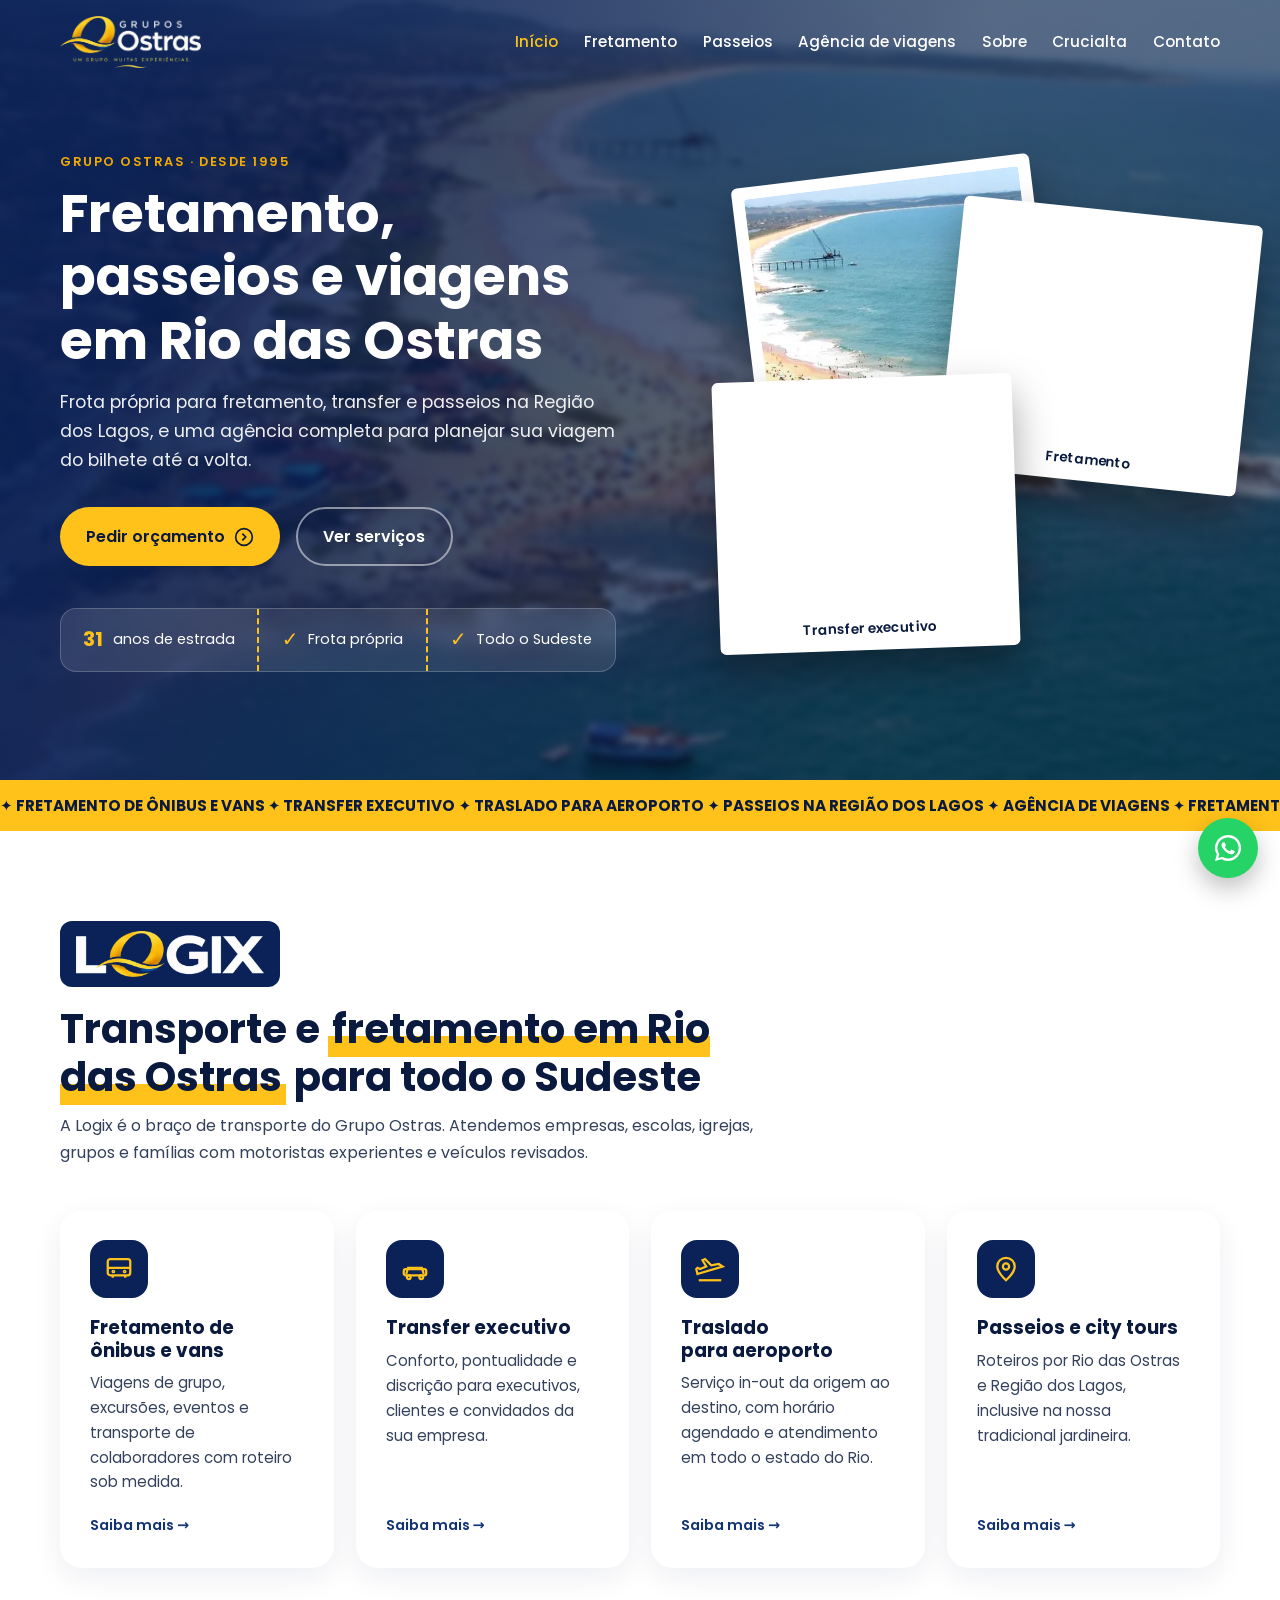
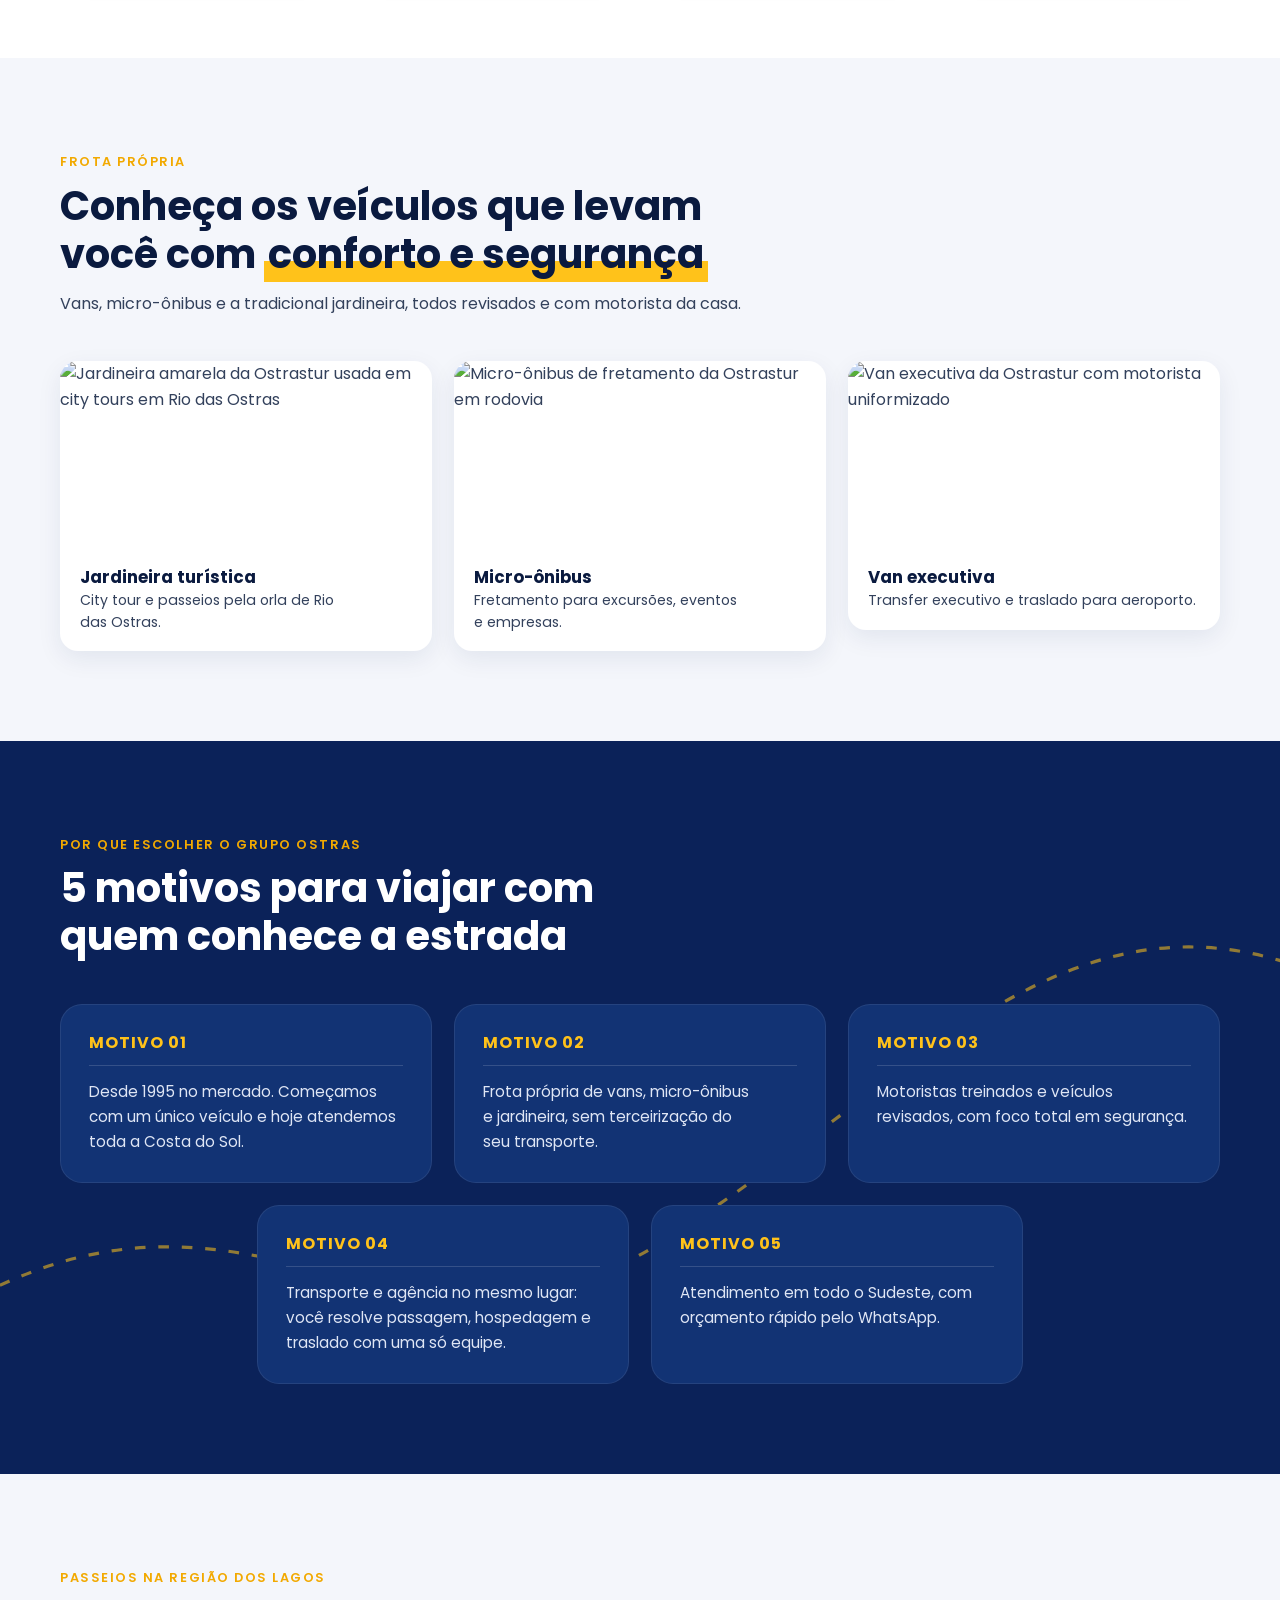
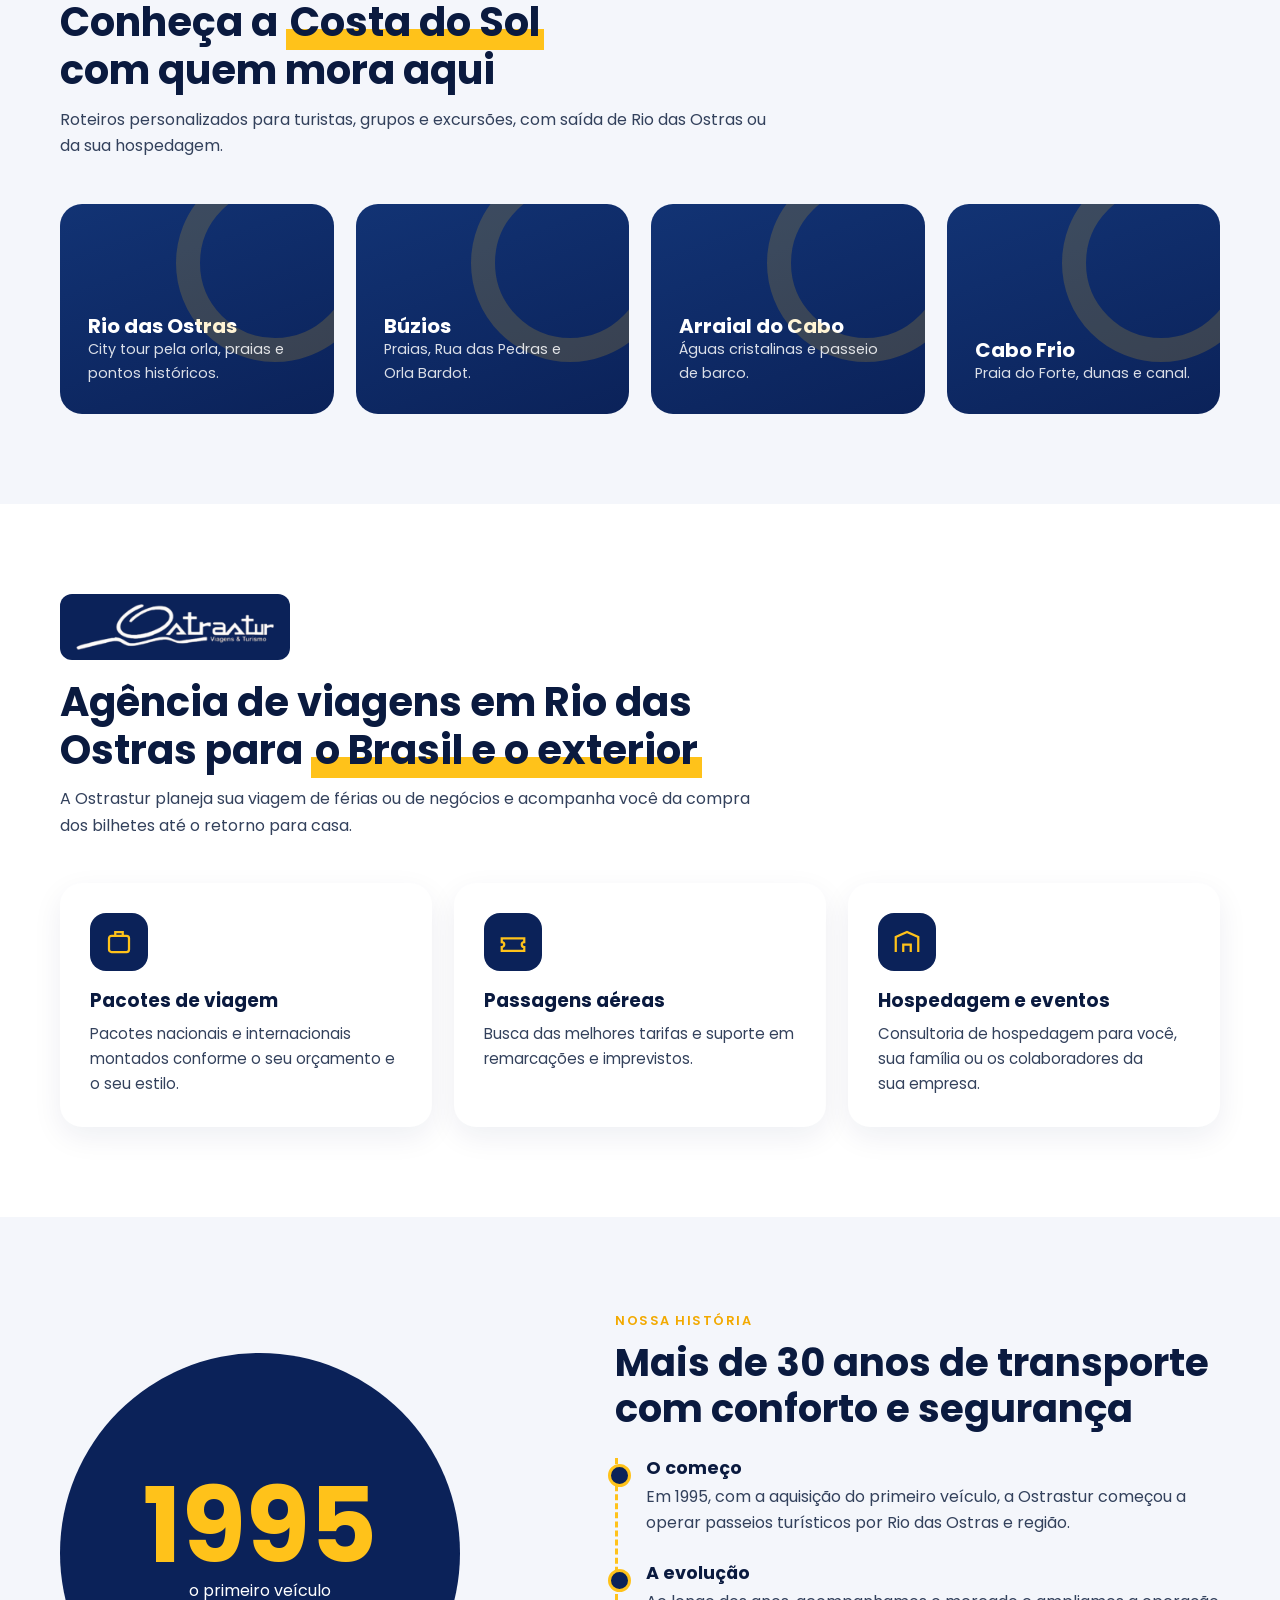
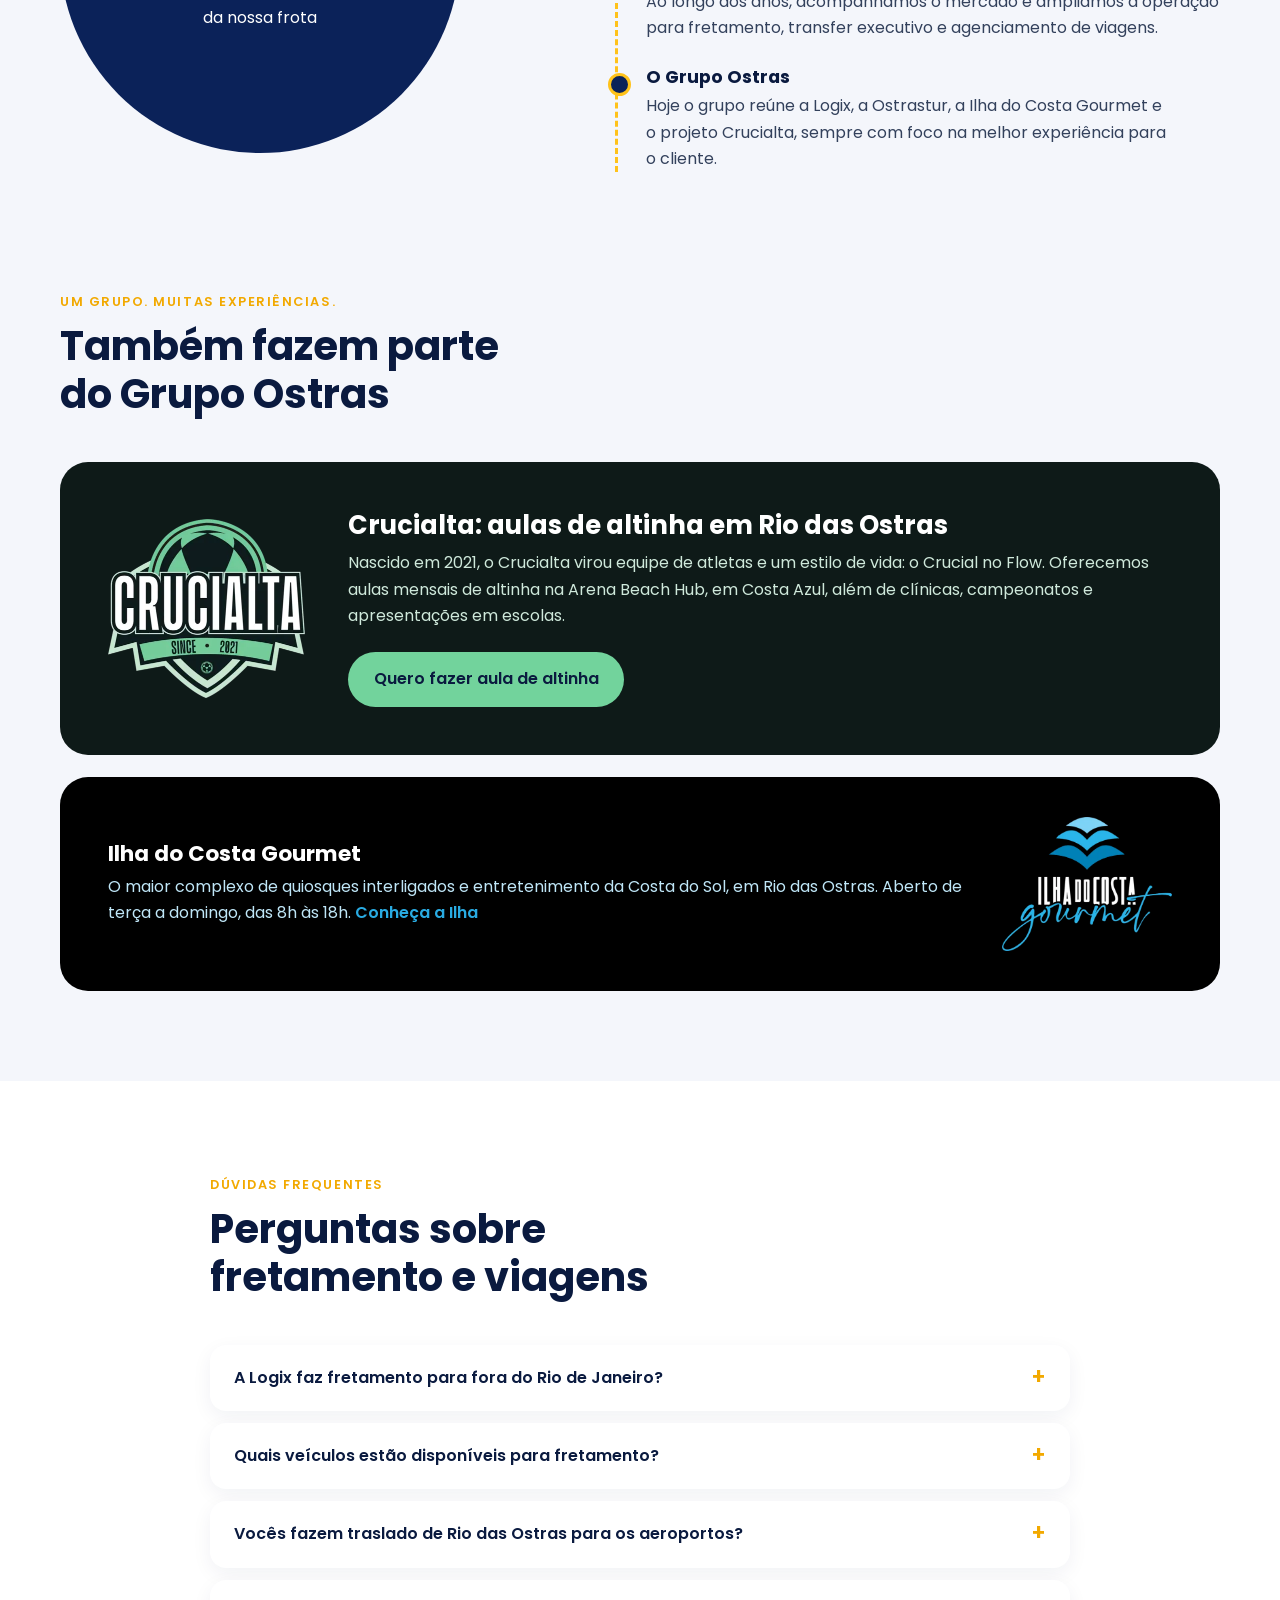
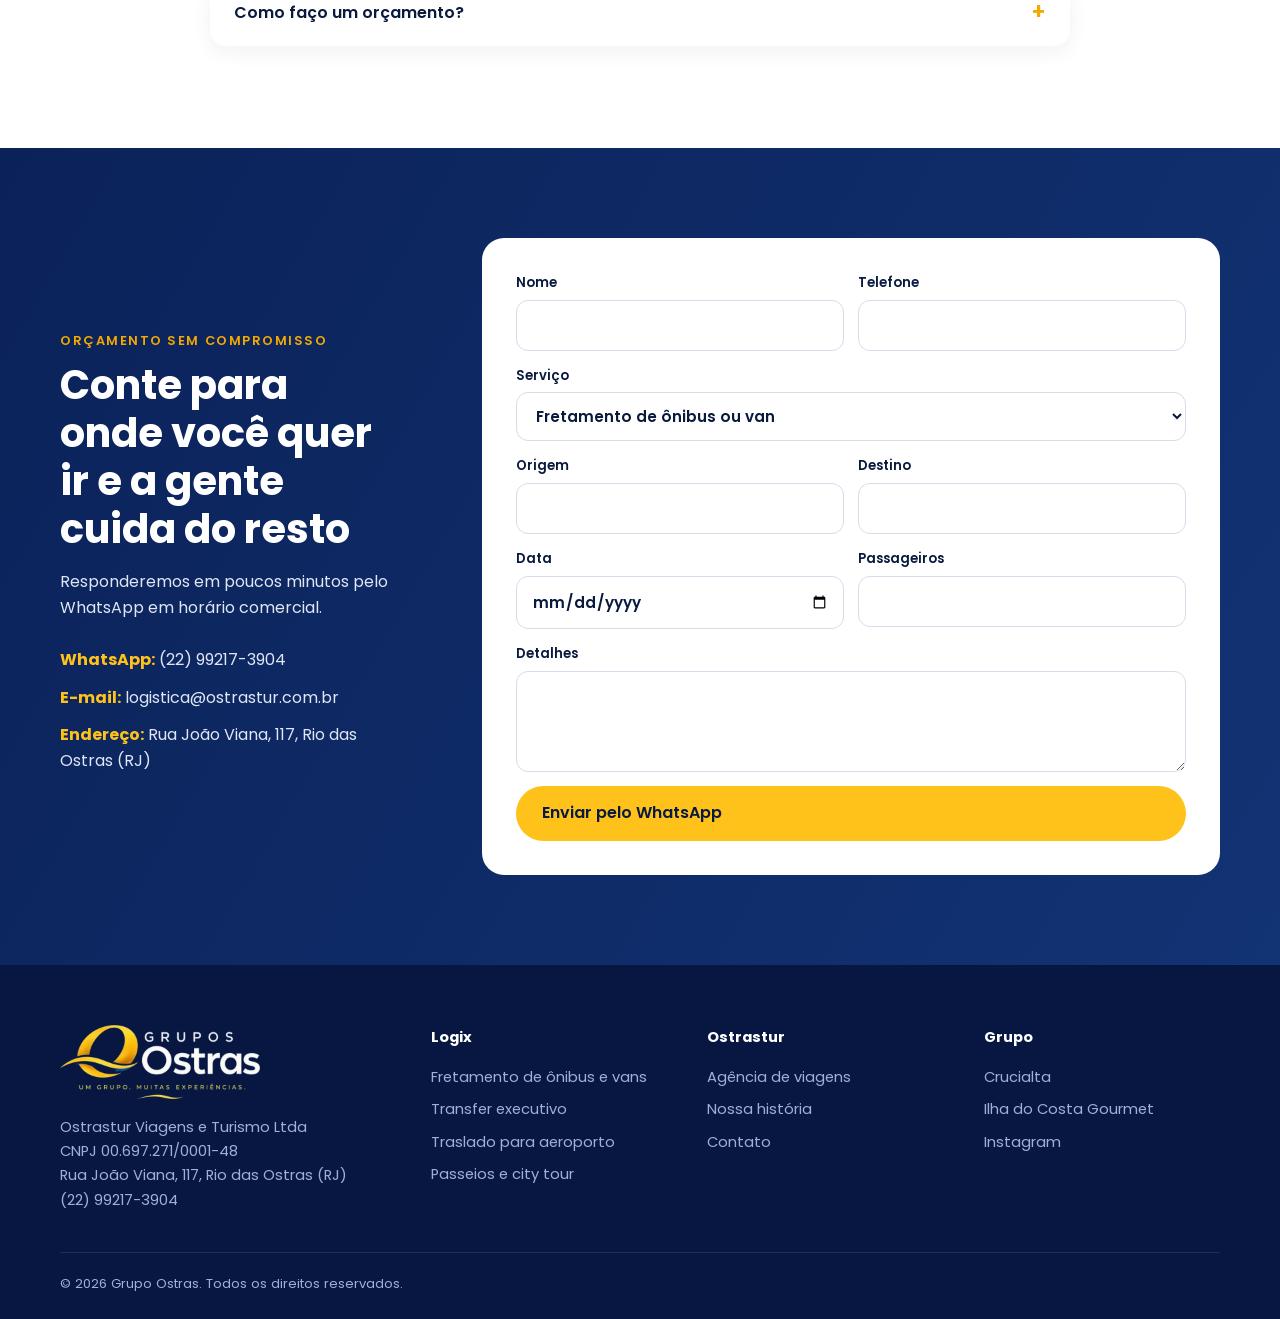
==== index.html @ 9387ba7b "Frota: cards menores, sem espaço vazio Co-Authored-By: Claude Opus 5.5 <noreply@anthropic.com> Claud" ====
<!DOCTYPE html>
<html lang="pt-BR">
<head>
<meta charset="utf-8">
<meta name="viewport" content="width=device-width,initial-scale=1">
<title>Fretamento, Passeios e Viagens em Rio das Ostras | Grupo Ostras</title>
<meta name="description" content="Fretamento de ônibus e vans, transfer executivo, passeios na Região dos Lagos e agência de viagens em Rio das Ostras (RJ). Frota própria desde 1995.">
<link rel="canonical" href="https://grupoostras.com.br/">
<meta name="robots" content="index,follow">
<meta property="og:type" content="website"><meta property="og:locale" content="pt_BR">
<meta property="og:title" content="Fretamento, Passeios e Viagens em Rio das Ostras | Grupo Ostras"><meta property="og:description" content="Fretamento de ônibus e vans, transfer executivo, passeios na Região dos Lagos e agência de viagens em Rio das Ostras (RJ). Frota própria desde 1995.">
<meta property="og:url" content="https://grupoostras.com.br/"><meta property="og:image" content="https://grupoostras.com.br/img/rio.webp">
<meta name="theme-color" content="#0B2259">
<link rel="icon" href="img/favicon.png">
<link rel="preconnect" href="https://fonts.googleapis.com"><link rel="preconnect" href="https://fonts.gstatic.com" crossorigin>
<link href="https://fonts.googleapis.com/css2?family=Poppins:wght@400;500;600;700&display=swap" rel="stylesheet">
<link rel="stylesheet" href="style.css?v=20261119b">
<script type="application/ld+json">{"@context": "https://schema.org", "@graph": [{"@type": "Organization", "@id": "https://grupoostras.com.br/#org", "name": "Grupo Ostras", "url": "https://grupoostras.com.br/", "logo": "https://grupoostras.com.br/img/grupo.webp"}, {"@type": ["TravelAgency", "LocalBusiness"], "@id": "https://grupoostras.com.br/#ostrastur", "name": "Ostrastur Viagens e Turismo", "legalName": "Ostrastur Viagens e Turismo Ltda", "taxID": "00.697.271/0001-48", "foundingDate": "1995", "parentOrganization": {"@id": "https://grupoostras.com.br/#org"}, "telephone": "+55-22-99217-3904", "email": "logistica@ostrastur.com.br", "image": "https://grupoostras.com.br/img/rio.webp", "url": "https://grupoostras.com.br/", "address": {"@type": "PostalAddress", "streetAddress": "Rua João Viana, 117", "addressLocality": "Rio das Ostras", "addressRegion": "RJ", "addressCountry": "BR"}, "areaServed": ["Rio das Ostras", "Região dos Lagos", "Rio de Janeiro", "Brasil"]}, {"@type": "LocalBusiness", "@id": "https://grupoostras.com.br/logix/#business", "name": "Logix Transporte e Fretamento", "parentOrganization": {"@id": "https://grupoostras.com.br/#org"}, "telephone": "+55-22-99217-3904", "url": "https://grupoostras.com.br/logix/", "address": {"@type": "PostalAddress", "streetAddress": "Rua João Viana, 117", "addressLocality": "Rio das Ostras", "addressRegion": "RJ", "addressCountry": "BR"}, "areaServed": [{"@type": "State", "name": "Rio de Janeiro"}, {"@type": "State", "name": "Espírito Santo"}, {"@type": "State", "name": "Minas Gerais"}, {"@type": "State", "name": "São Paulo"}], "hasOfferCatalog": {"@type": "OfferCatalog", "name": "Transporte", "itemListElement": [{"@type": "Offer", "itemOffered": {"@type": "Service", "name": "Fretamento de ônibus e vans"}}, {"@type": "Offer", "itemOffered": {"@type": "Service", "name": "Transfer executivo"}}, {"@type": "Offer", "itemOffered": {"@type": "Service", "name": "Traslado para aeroporto"}}, {"@type": "Offer", "itemOffered": {"@type": "Service", "name": "Passeios e city tours na Região dos Lagos"}}]}}, {"@type": "FAQPage", "mainEntity": [{"@type": "Question", "name": "A Logix faz fretamento para fora do Rio de Janeiro?", "acceptedAnswer": {"@type": "Answer", "text": "Sim. A Logix atende toda a Região Sudeste: Rio de Janeiro, Espírito Santo, Minas Gerais e São Paulo."}}, {"@type": "Question", "name": "Quais veículos estão disponíveis para fretamento?", "acceptedAnswer": {"@type": "Answer", "text": "A frota própria conta com vans, micro-ônibus e a jardineira para passeios turísticos. O veículo é definido conforme o número de passageiros e o roteiro."}}, {"@type": "Question", "name": "Vocês fazem traslado de Rio das Ostras para os aeroportos?", "acceptedAnswer": {"@type": "Answer", "text": "Sim. O traslado in-out atende os aeroportos do estado do Rio de Janeiro, com horário agendado."}}, {"@type": "Question", "name": "Como faço um orçamento?", "acceptedAnswer": {"@type": "Answer", "text": "Preencha o formulário desta página ou chame no WhatsApp (22) 99217-3904 com origem, destino, data e número de passageiros."}}]}]}</script>
</head>
<body class="">
<header id="top"><nav class="wrap nav" aria-label="Menu principal"><a href="" aria-label="Grupo Ostras, página inicial"><img src="img/grupo.webp" alt="Logo do Grupo Ostras" width="600" height="222"></a><button class="menu" aria-label="Abrir menu" onclick="document.querySelector('.nav ul').classList.toggle('open')">☰</button><ul><li><a href="" class=act>Início</a></li><li><a href="logix/">Fretamento</a></li><li><a href="passeios-regiao-dos-lagos/">Passeios</a></li><li><a href="ostrastur/">Agência de viagens</a></li><li><a href="sobre/">Sobre</a></li><li><a href="crucialta/">Crucialta</a></li><li><a href="contato/">Contato</a></li></ul></nav></header>
<main>
<section class="hero">
 <div class="hero-bg" role="img" aria-label="Vista aérea da orla de Rio das Ostras"></div>
 <div class="wrap">
  <div>
   <span class="tag">Grupo Ostras · desde 1995</span>
   <h1>Fretamento, passeios e viagens em Rio das&nbsp;Ostras</h1>
   <p class="lead">Frota própria para fretamento, transfer e passeios na Região dos Lagos, e uma agência completa para planejar sua viagem do bilhete até a&nbsp;volta.</p>
   <div class="ctas">
    <a class="btn" href="#orcamento">Pedir orçamento <svg viewBox="0 0 24 24" fill="none" stroke="currentColor" stroke-width="2"><circle cx="12" cy="12" r="10"/><path d="M10 8l4 4-4 4"/></svg></a>
    <a class="btn ghost" href="logix/">Ver serviços</a>
   </div>
   <div class="trust">
    <div><b>31</b> anos de estrada</div>
    <div><b>✓</b> Frota própria</div>
    <div><b>✓</b> Todo o Sudeste</div>
   </div>
  </div>
  <div class="polas" aria-hidden="true">
   <div class="pola p1"><div></div><span>Orla de Rio das Ostras</span></div>
   <div class="pola p2"><div style="background:url(https://storage.googleapis.com/wzukusers/user-32257345/images/5d656904bf168Bmt1Ka2/2_d800.png) 45% 0/150% auto"></div><span>Fretamento</span></div>
   <div class="pola p3"><div style="background:url(https://storage.googleapis.com/wzukusers/user-32257345/images/5d65662040c6cDwqwJhC/transfer_d800.png) 45% 0/150% auto"></div><span>Transfer executivo</span></div>
  </div>
 </div>
</section>

<div class="ribbon" aria-hidden="true"><div>
 ✦ Fretamento de ônibus e vans ✦ Transfer executivo ✦ Traslado para aeroporto ✦ Passeios na Região dos Lagos ✦ Agência de viagens ✦ Fretamento de ônibus e vans ✦ Transfer executivo ✦ Traslado para aeroporto ✦ Passeios na Região dos Lagos ✦ Agência de viagens&nbsp;
</div></div>

<section class="logix" id="logix">
 <div class="wrap">
  <div class="sec-h">
   <div class="brandbar"><img src="img/logix.webp" alt="Logo da Logix" width="600" height="147"></div>
   <h2>Transporte e <span class="hl">fretamento em Rio das Ostras</span> para todo o&nbsp;Sudeste</h2>
   <p>A Logix é o braço de transporte do Grupo Ostras. Atendemos empresas, escolas, igrejas, grupos e famílias com motoristas experientes e veículos revisados.</p>
  </div>
  <div class="grid g4">
   <a class="card" href="logix/fretamento-de-onibus-e-vans/">
    <span class="ic"><svg viewBox="0 0 24 24"><rect x="3" y="4" width="18" height="13" rx="2"/><path d="M3 11h18M7 17v2M17 17v2"/><circle cx="7.5" cy="14" r=".6"/><circle cx="16.5" cy="14" r=".6"/></svg></span>
    <h3>Fretamento de ônibus e&nbsp;vans</h3>
    <p>Viagens de grupo, excursões, eventos e transporte de colaboradores com roteiro sob medida.</p>
    <span class="more">Saiba mais</span>
   </a>
   <a class="card" href="logix/transfer-executivo/">
    <span class="ic"><svg viewBox="0 0 24 24"><path d="M5 16l1.5-5h11L19 16"/><rect x="3" y="12" width="18" height="5" rx="1.5"/><circle cx="7" cy="18.5" r="1.5"/><circle cx="17" cy="18.5" r="1.5"/></svg></span>
    <h3>Transfer&nbsp;executivo</h3>
    <p>Conforto, pontualidade e discrição para executivos, clientes e convidados da sua empresa.</p>
    <span class="more">Saiba mais</span>
   </a>
   <a class="card" href="logix/traslado-aeroporto/">
    <span class="ic"><svg viewBox="0 0 24 24"><path d="M2 16l20-6-3-2-6 1-5-5-2 1 3 5-5 2-2-1-1 1z"/><path d="M3 21h18"/></svg></span>
    <h3>Traslado para&nbsp;aeroporto</h3>
    <p>Serviço in-out da origem ao destino, com horário agendado e atendimento em todo o estado do Rio.</p>
    <span class="more">Saiba mais</span>
   </a>
   <a class="card" href="passeios-regiao-dos-lagos/">
    <span class="ic"><svg viewBox="0 0 24 24"><path d="M12 21s-7-6.2-7-11a7 7 0 0 1 14 0c0 4.8-7 11-7 11z"/><circle cx="12" cy="10" r="2.5"/></svg></span>
    <h3>Passeios e city&nbsp;tours</h3>
    <p>Roteiros por Rio das Ostras e Região dos Lagos, inclusive na nossa tradicional jardineira.</p>
    <span class="more">Saiba mais</span>
   </a>
  </div>
 </div>
</section>

<section class="fleet-sec"><div class="wrap"><div class="sec-h"><span class="tag">Frota própria</span><h2>Conheça os veículos que levam você com <span class="hl">conforto e&nbsp;segurança</span></h2><p>Vans, micro-ônibus e a tradicional jardineira, todos revisados e com motorista da casa.</p></div>
<div class="grid g3">
<figure class="fleet"><img src="https://storage.googleapis.com/wzukusers/user-32257345/images/5d656b32526d8cYjZYfi/3_d800.png" alt="Jardineira amarela da Ostrastur usada em city tours em Rio das Ostras" width="800" height="680" loading="lazy"><figcaption><h3>Jardineira&nbsp;turística</h3><p>City tour e passeios pela orla de Rio das Ostras.</p></figcaption></figure>
<figure class="fleet"><img src="https://storage.googleapis.com/wzukusers/user-32257345/images/5d656904bf168Bmt1Ka2/2_d800.png" alt="Micro-ônibus de fretamento da Ostrastur em rodovia" width="800" height="797" loading="lazy"><figcaption><h3>Micro-ônibus</h3><p>Fretamento para excursões, eventos e empresas.</p></figcaption></figure>
<figure class="fleet"><img src="https://storage.googleapis.com/wzukusers/user-32257345/images/5d65662040c6cDwqwJhC/transfer_d800.png" alt="Van executiva da Ostrastur com motorista uniformizado" width="800" height="601" loading="lazy"><figcaption><h3>Van&nbsp;executiva</h3><p>Transfer executivo e traslado para aeroporto.</p></figcaption></figure>
</div></div></section>
<section class="motivos">
 <svg class="path" viewBox="0 0 1200 600" preserveAspectRatio="none" aria-hidden="true"><path d="M-20 520 C 250 380, 380 620, 620 470 S 1000 120, 1240 220" fill="none" stroke="#FFC21A" stroke-width="3" stroke-dasharray="10 12"/></svg>
 <div class="wrap" style="position:relative">
  <div class="sec-h">
   <span class="tag">Por que escolher o Grupo Ostras</span>
   <h2>5 motivos para viajar com quem conhece a&nbsp;estrada</h2>
  </div>
  <div class="grid m5">
   <div class="mcard"><h3>MOTIVO&nbsp;01</h3><p>Desde 1995 no mercado. Começamos com um único veículo e hoje atendemos toda a Costa do Sol.</p></div>
   <div class="mcard"><h3>MOTIVO&nbsp;02</h3><p>Frota própria de vans, micro-ônibus e jardineira, sem terceirização do seu transporte.</p></div>
   <div class="mcard"><h3>MOTIVO&nbsp;03</h3><p>Motoristas treinados e veículos revisados, com foco total em segurança.</p></div>
   <div class="mcard"><h3>MOTIVO&nbsp;04</h3><p>Transporte e agência no mesmo lugar: você resolve passagem, hospedagem e traslado com uma só equipe.</p></div>
   <div class="mcard"><h3>MOTIVO&nbsp;05</h3><p>Atendimento em todo o Sudeste, com orçamento rápido pelo WhatsApp.</p></div>
  </div>
 </div>
</section>

<section id="passeios">
 <div class="wrap">
  <div class="sec-h">
   <span class="tag">Passeios na Região dos Lagos</span>
   <h2>Conheça a <span class="hl">Costa do Sol</span> com quem mora&nbsp;aqui</h2>
   <p>Roteiros personalizados para turistas, grupos e excursões, com saída de Rio das Ostras ou da sua hospedagem.</p>
  </div>
  <div class="grid g4">
   <div class="dest"><h3>Rio das&nbsp;Ostras</h3><p>City tour pela orla, praias e pontos históricos.</p></div>
   <div class="dest"><h3>Búzios</h3><p>Praias, Rua das Pedras e Orla Bardot.</p></div>
   <div class="dest"><h3>Arraial do&nbsp;Cabo</h3><p>Águas cristalinas e passeio de barco.</p></div>
   <div class="dest"><h3>Cabo&nbsp;Frio</h3><p>Praia do Forte, dunas e canal.</p></div>
  </div>
 </div>
</section>

<section id="ostrastur" style="background:#fff">
 <div class="wrap">
  <div class="sec-h">
   <div class="brandbar"><img src="img/ostrastur-w.webp" alt="Logo da Ostrastur Viagens e Turismo" width="500" height="116"></div>
   <h2>Agência de viagens em Rio das Ostras para <span class="hl">o Brasil e o&nbsp;exterior</span></h2>
   <p>A Ostrastur planeja sua viagem de férias ou de negócios e acompanha você da compra dos bilhetes até o retorno para casa.</p>
  </div>
  <div class="grid g3">
   <div class="card"><span class="ic"><svg viewBox="0 0 24 24"><rect x="4" y="7" width="16" height="13" rx="2"/><path d="M9 7V4h6v3"/></svg></span><h3>Pacotes de&nbsp;viagem</h3><p>Pacotes nacionais e internacionais montados conforme o seu orçamento e o seu estilo.</p></div>
   <div class="card"><span class="ic"><svg viewBox="0 0 24 24"><path d="M3 9h18v3a2 2 0 0 0 0 4v3H3v-3a2 2 0 0 0 0-4z"/></svg></span><h3>Passagens&nbsp;aéreas</h3><p>Busca das melhores tarifas e suporte em remarcações e imprevistos.</p></div>
   <div class="card"><span class="ic"><svg viewBox="0 0 24 24"><path d="M3 20V8l9-4 9 4v12M9 20v-6h6v6"/></svg></span><h3>Hospedagem e&nbsp;eventos</h3><p>Consultoria de hospedagem para você, sua família ou os colaboradores da sua empresa.</p></div>
  </div>
 </div>
</section>

<section id="historia">
 <div class="wrap hist">
  <div class="year"><div><b>1995</b>o primeiro veículo<br>da nossa frota</div></div>
  <div>
   <span class="tag">Nossa história</span>
   <h2 style="font-size:clamp(1.7rem,3.4vw,2.4rem);margin-bottom:1.6rem">Mais de 30 anos de transporte com conforto e&nbsp;segurança</h2>
   <ul class="tl">
    <li><h3>O&nbsp;começo</h3><p>Em 1995, com a aquisição do primeiro veículo, a Ostrastur começou a operar passeios turísticos por Rio das Ostras e região.</p></li>
    <li><h3>A&nbsp;evolução</h3><p>Ao longo dos anos, acompanhamos o mercado e ampliamos a operação para fretamento, transfer executivo e agenciamento de viagens.</p></li>
    <li><h3>O Grupo&nbsp;Ostras</h3><p>Hoje o grupo reúne a Logix, a Ostrastur, a Ilha do Costa Gourmet e o projeto Crucialta, sempre com foco na melhor experiência para o cliente.</p></li>
   </ul>
  </div>
 </div>
</section>

<section id="grupo" style="padding-top:0">
 <div class="wrap">
  <div class="sec-h"><span class="tag">Um grupo. Muitas experiências.</span><h2>Também fazem parte do Grupo&nbsp;Ostras</h2></div>
  <div class="crucial">
   <img src="img/crucialta.webp" alt="Escudo da Crucialta" width="400" height="357" loading="lazy">
   <div>
    <h3>Crucialta: aulas de altinha em Rio das&nbsp;Ostras</h3>
    <p>Nascido em 2021, o Crucialta virou equipe de atletas e um estilo de vida: o Crucial no Flow. Oferecemos aulas mensais de altinha na Arena Beach Hub, em Costa Azul, além de clínicas, campeonatos e apresentações em escolas.</p>
    <a class="btn" href="https://wa.me/5522992820494?text=Ol%C3%A1!%20Quero%20saber%20sobre%20as%20aulas%20de%20altinha" target="_blank" rel="noopener">Quero fazer aula de altinha</a>
   </div>
  </div>
  <div class="ilha">
   <div>
    <h3>Ilha do Costa&nbsp;Gourmet</h3>
    <p>O maior complexo de quiosques interligados e entretenimento da Costa do Sol, em Rio das Ostras. Aberto de terça a domingo, das 8h às 18h. <a href="ilha-do-costa/">Conheça a Ilha</a></p>
   </div>
   <img src="img/ilha.webp" alt="Logo da Ilha do Costa Gourmet" width="500" height="393" loading="lazy">
  </div>
 </div>
</section>

<section class="faq" style="background:#fff">
 <div class="wrap" style="max-width:860px">
  <div class="sec-h"><span class="tag">Dúvidas frequentes</span><h2>Perguntas sobre fretamento e&nbsp;viagens</h2></div>
  <details><summary>A Logix faz fretamento para fora do Rio de Janeiro?</summary><p>Sim. A Logix atende toda a Região Sudeste: Rio de Janeiro, Espírito Santo, Minas Gerais e São Paulo.</p></details>
  <details><summary>Quais veículos estão disponíveis para fretamento?</summary><p>A frota própria conta com vans, micro-ônibus e a jardineira para passeios turísticos. O veículo é definido conforme o número de passageiros e o roteiro.</p></details>
  <details><summary>Vocês fazem traslado de Rio das Ostras para os aeroportos?</summary><p>Sim. O traslado in-out atende os aeroportos do estado do Rio de Janeiro, com horário agendado.</p></details>
  <details><summary>Como faço um orçamento?</summary><p>Preencha o formulário desta página ou chame no WhatsApp (22) 99217-3904 com origem, destino, data e número de passageiros.</p></details>
 </div>
</section>

<section class="orc" id="orcamento">
 <div class="wrap">
  <div>
   <span class="tag">Orçamento sem compromisso</span>
   <h2 style="font-size:clamp(1.7rem,3.4vw,2.5rem);margin-bottom:1rem">Conte para onde você quer ir e a gente cuida do&nbsp;resto</h2>
   <p>Responderemos em poucos minutos pelo WhatsApp em horário comercial.</p>
   <ul class="nap">
    <li><b>WhatsApp:</b> <a href="https://wa.me/5522992173904">(22) 99217-3904</a></li>
    <li><b>E-mail:</b> <a href="mailto:logistica@ostrastur.com.br">logistica@ostrastur.com.br</a></li>
    <li><b>Endereço:</b> Rua João Viana, 117, Rio das Ostras (RJ)</li>
   </ul>
  </div>
  <form id="f">
   <label>Nome<input name="nome" required autocomplete="name"></label>
   <label>Telefone<input name="tel" type="tel" required autocomplete="tel"></label>
   <label class="full">Serviço<select name="serv">
    <option>Fretamento de ônibus ou van</option><option>Transfer executivo</option><option>Traslado para aeroporto</option><option>Passeio na Região dos Lagos</option><option>Pacote de viagem ou passagem</option>
   </select></label>
   <label>Origem<input name="orig"></label>
   <label>Destino<input name="dest"></label>
   <label>Data<input name="data" type="date"></label>
   <label>Passageiros<input name="pax" type="number" min="1"></label>
   <label class="full">Detalhes<textarea name="msg" rows="3"></textarea></label>
   <button class="btn full" type="submit">Enviar pelo WhatsApp</button>
  </form>
 </div>
</section>
</main>
<footer><div class="wrap fgrid">
<div><img src="img/grupo.webp" alt="Grupo Ostras" width="600" height="222" style="width:200px;height:auto;margin-bottom:1rem" loading="lazy"><p>Ostrastur Viagens e Turismo Ltda<br>CNPJ 00.697.271/0001-48<br>Rua João Viana, 117, Rio das Ostras (RJ)<br><a href="https://wa.me/5522992173904">(22) 99217-3904</a></p></div>
<div><h4>Logix</h4><ul><li><a href="logix/fretamento-de-onibus-e-vans/">Fretamento de ônibus e vans</a></li><li><a href="logix/transfer-executivo/">Transfer executivo</a></li><li><a href="logix/traslado-aeroporto/">Traslado para aeroporto</a></li><li><a href="passeios-regiao-dos-lagos/">Passeios e city tour</a></li></ul></div>
<div><h4>Ostrastur</h4><ul><li><a href="ostrastur/">Agência de viagens</a></li><li><a href="sobre/">Nossa história</a></li><li><a href="contato/">Contato</a></li></ul></div>
<div><h4>Grupo</h4><ul><li><a href="crucialta/">Crucialta</a></li><li><a href="ilha-do-costa/">Ilha do Costa Gourmet</a></li><li><a href="https://www.instagram.com/ostrasturviagenseturismo" rel="noopener" target="_blank">Instagram</a></li></ul></div>
</div><div class="wrap copy">© 2026 Grupo Ostras. Todos os direitos reservados.</div></footer>
<a class="wa" href="https://wa.me/5522992173904" aria-label="Falar no WhatsApp" target="_blank" rel="noopener"><svg viewBox="0 0 32 32"><path d="M16 3a13 13 0 0 0-11.2 19.6L3 29l6.6-1.7A13 13 0 1 0 16 3zm0 23.6a10.6 10.6 0 0 1-5.4-1.5l-.4-.2-3.9 1 1-3.8-.2-.4A10.6 10.6 0 1 1 16 26.6zm5.8-7.9c-.3-.2-1.9-.9-2.2-1s-.5-.2-.7.2-.8 1-1 1.2-.4.2-.7 0a8.7 8.7 0 0 1-4.3-3.8c-.3-.6.3-.5.9-1.7a.6.6 0 0 0 0-.5l-1-2.4c-.3-.6-.5-.5-.7-.5h-.6a1.2 1.2 0 0 0-.9.4 3.6 3.6 0 0 0-1.1 2.7 6.3 6.3 0 0 0 1.3 3.3 14.4 14.4 0 0 0 5.5 4.9c2 .9 2.9.9 3.9.8a3.4 3.4 0 0 0 2.2-1.6 2.8 2.8 0 0 0 .2-1.6c-.1-.1-.3-.2-.6-.4z"/></svg></a>
<script>
const h=document.getElementById('top');addEventListener('scroll',()=>h.classList.toggle('on',scrollY>40));
const f=document.getElementById('f');if(f)f.addEventListener('submit',e=>{e.preventDefault();const d=new FormData(f);
const t=`Olá! Meu nome é ${d.get('nome')}.\nServiço: ${d.get('serv')}\nOrigem: ${d.get('orig')||''}\nDestino: ${d.get('dest')||''}\nData: ${d.get('data')||''}\nPassageiros: ${d.get('pax')||''}\n${d.get('msg')||''}`;
open('https://wa.me/5522992173904?text='+encodeURIComponent(t),'_blank')});
</script>
</body>
</html>
---- style.css ----
:root{--navy:#0B2259;--navy2:#123374;--ink:#0A1A3F;--gold:#FFC21A;--gold2:#F2A900;--bg:#F4F6FB;--txt:#33415C;--green:#72D39C;--black:#0E1A18;--cyan:#29ABE2;--r:22px}
*{box-sizing:border-box;margin:0;padding:0}
html{scroll-behavior:smooth}
body{font-family:Poppins,system-ui,sans-serif;color:var(--txt);background:var(--bg);line-height:1.65;font-size:16px}
img{max-width:100%;display:block}
a{color:inherit;text-decoration:none}
h1,h2,h3{color:var(--ink);line-height:1.2;text-wrap:balance}
p,li{text-wrap:pretty}
.wrap{width:min(1160px,92%);margin:auto}
.hl{background:linear-gradient(transparent 62%,var(--gold) 62%);padding:0 .1em}
.tag{display:inline-block;font-size:.8rem;font-weight:600;letter-spacing:.12em;text-transform:uppercase;color:var(--gold2);margin-bottom:.6rem}
.btn{display:inline-flex;align-items:center;gap:.6rem;background:var(--gold);color:var(--ink);font-weight:600;padding:.9rem 1.6rem;border-radius:99px;transition:.2s;border:0;cursor:pointer;font:inherit;font-weight:600}
.btn:hover{background:var(--gold2);transform:translateY(-2px)}
.btn.ghost{background:transparent;color:#fff;border:2px solid rgba(255,255,255,.5)}
.btn svg{width:20px;height:20px}
section{padding:90px 0}
.sec-h{max-width:720px;margin-bottom:44px}
.sec-h h2{font-size:clamp(1.7rem,3.4vw,2.5rem);margin-bottom:.8rem}

/* header */
header{position:fixed;inset:0 0 auto;z-index:50;transition:.3s}
header.on{background:var(--navy);box-shadow:0 6px 24px rgba(0,0,0,.18)}
.nav{display:flex;align-items:center;justify-content:space-between;height:84px}
.nav img{height:52px;width:auto}
.nav ul{display:flex;gap:1.6rem;list-style:none;color:#fff;font-weight:500;font-size:.95rem}
.nav ul a:hover{color:var(--gold)}
.menu{display:none;background:none;border:0;color:#fff;font-size:1.8rem;cursor:pointer}

/* hero */
.hero{position:relative;min-height:min(100vh,780px);display:flex;align-items:center;padding:120px 0 80px;overflow:hidden;color:#fff}
.hero-bg{position:absolute;inset:0;background:url(img/rio.webp) center/cover;filter:blur(3px) brightness(.62);transform:scale(1.06)}
.hero:after{content:"";position:absolute;inset:0;background:linear-gradient(100deg,rgba(11,34,89,.92) 10%,rgba(11,34,89,.35) 70%)}
.hero .wrap{position:relative;z-index:2;display:grid;grid-template-columns:1.1fr .9fr;gap:40px;align-items:center}
.hero h1{color:#fff;font-size:clamp(2rem,4.4vw,3.3rem);margin-bottom:1rem}
.hero p.lead{font-size:1.1rem;max-width:560px;opacity:.92;margin-bottom:2rem}
.hero .ctas{display:flex;gap:1rem;flex-wrap:wrap}
.trust{display:flex;gap:0;margin-top:2.6rem;background:rgba(255,255,255,.1);backdrop-filter:blur(8px);border:1px solid rgba(255,255,255,.2);border-radius:16px;width:max-content;max-width:100%}
.trust div{padding:.9rem 1.4rem;font-size:.9rem;display:flex;align-items:center;gap:.6rem}
.trust div+div{border-left:2px dashed var(--gold)}
.trust b{color:var(--gold);font-size:1.25rem}
.polas{position:relative;height:480px}
.pola{position:absolute;background:#fff;padding:12px 12px 40px;border-radius:6px;box-shadow:0 20px 40px rgba(0,0,0,.35);width:300px}
.pola div{height:220px;background:url(img/rio.webp) no-repeat;border-radius:3px}
.pola span{position:absolute;bottom:10px;left:0;right:0;text-align:center;color:var(--ink);font-weight:600;font-size:.85rem}
.p1{top:0;left:6%;transform:rotate(-7deg)}.p1 div{background-size:260%;background-position:70% 15%}
.p2{top:40px;right:-30px;transform:rotate(6deg)}.p2 div{background-size:300%;background-position:52% 95%}
.p3{bottom:0;left:0;transform:rotate(-2deg)}.p3 div{background-size:240%;background-position:85% 55%}

/* marquee */
.ribbon{background:var(--gold);color:var(--ink);font-weight:700;overflow:hidden;white-space:nowrap;padding:.8rem 0;font-size:.95rem;text-transform:uppercase}
.ribbon div{display:inline-block;animation:mq 30s linear infinite}
@keyframes mq{to{transform:translateX(-50%)}}

/* cards serviços */
.grid{display:grid;gap:22px}
.g4{grid-template-columns:repeat(4,1fr)}.g3{grid-template-columns:repeat(3,1fr)}.g2{grid-template-columns:repeat(2,1fr)}
.card{background:#fff;border-radius:var(--r);padding:30px;box-shadow:0 10px 30px rgba(11,34,89,.07);transition:.25s;display:flex;flex-direction:column}
.card:hover{transform:translateY(-6px);box-shadow:0 18px 40px rgba(11,34,89,.14)}
.card .ic{width:58px;height:58px;border-radius:16px;background:var(--navy);display:grid;place-items:center;margin-bottom:1.2rem}
.card .ic svg{width:30px;height:30px;stroke:var(--gold);fill:none;stroke-width:1.8}
.card h3{font-size:1.15rem;margin-bottom:.6rem}
.card p{font-size:.94rem;flex:1}
.card .more{margin-top:1.2rem;font-weight:600;color:var(--navy2);font-size:.9rem}
.card .more:after{content:" →"}

.logix{background:#fff}
.brandbar{display:flex;align-items:center;gap:20px;margin-bottom:18px}
.brandbar img{height:46px;width:auto;background:var(--navy);padding:10px 16px;border-radius:12px;box-sizing:content-box}

/* motivos */
.motivos{background:var(--navy);color:#dfe6f5;position:relative;overflow:hidden}
.motivos h2{color:#fff}
.motivos .path{position:absolute;inset:0;pointer-events:none;opacity:.55}
.mcard{background:var(--navy2);border-radius:var(--r);padding:28px;position:relative;border:1px solid rgba(255,255,255,.08)}
.mcard h3{color:var(--gold);font-size:1rem;letter-spacing:.06em;padding-bottom:.8rem;margin-bottom:.8rem;border-bottom:1px solid rgba(255,255,255,.15)}
.mcard p{font-size:.95rem}
.m5{grid-template-columns:repeat(6,1fr)}.m5>*{grid-column:span 2}.m5>:nth-child(4){grid-column:2/span 2}

/* história */
.hist{display:grid;grid-template-columns:.9fr 1.1fr;gap:60px;align-items:center}
.year{width:100%;aspect-ratio:1;border-radius:50%;background:var(--navy);display:grid;place-items:center;text-align:center;color:#fff;position:relative;max-width:400px}
.year b{display:block;font-size:clamp(4rem,9vw,6.5rem);color:var(--gold);line-height:1}
.tl{list-style:none;border-left:3px dashed var(--gold);padding-left:28px}
.tl li{margin-bottom:26px;position:relative}
.tl li:before{content:"";position:absolute;left:-38px;top:6px;width:17px;height:17px;border-radius:50%;background:var(--navy);border:3px solid var(--gold)}
.tl h3{font-size:1.1rem;margin-bottom:.3rem}

/* destinos */
.dest{border-radius:var(--r);padding:28px;color:#fff;min-height:210px;display:flex;flex-direction:column;justify-content:flex-end;background:linear-gradient(160deg,var(--navy2),var(--navy));position:relative;overflow:hidden}
.dest:before{content:"";position:absolute;right:-40px;top:-40px;width:150px;height:150px;border-radius:50%;border:24px solid rgba(255,194,26,.18)}
.dest h3{color:#fff;font-size:1.25rem}
.dest p{font-size:.9rem;opacity:.85}

/* grupo */
.crucial{background:var(--black);color:#cfe9db;border-radius:28px;padding:48px;display:grid;grid-template-columns:auto 1fr;gap:40px;align-items:center}
.crucial img{width:200px;height:auto}
.crucial h3{color:#fff;font-size:1.6rem;margin-bottom:.6rem}
.crucial .btn{background:var(--green);margin-top:1.4rem}
.ilha{background:#000;color:#bfe6f7;border-radius:28px;padding:40px 48px;display:grid;grid-template-columns:1fr auto;gap:30px;align-items:center;margin-top:22px}
.ilha img{width:170px;height:auto}
.ilha h3{color:#fff;font-size:1.35rem;margin-bottom:.4rem}
.ilha a{color:var(--cyan);font-weight:600}

/* faq */
.faq details{background:#fff;border-radius:16px;margin-bottom:12px;box-shadow:0 6px 20px rgba(11,34,89,.06)}
.faq summary{padding:20px 24px;font-weight:600;color:var(--ink);cursor:pointer;list-style:none;display:flex;justify-content:space-between;gap:1rem}
.faq summary:after{content:"+";color:var(--gold2);font-size:1.4rem;line-height:1}
.faq details[open] summary:after{content:"−"}
.faq details p{padding:0 24px 22px}

/* orçamento */
.orc{background:linear-gradient(120deg,var(--navy),var(--navy2));color:#dfe6f5}
.orc .wrap{display:grid;grid-template-columns:1fr 1fr;gap:50px;align-items:center}
.orc h2{color:#fff}
form{background:#fff;border-radius:var(--r);padding:34px;display:grid;grid-template-columns:1fr 1fr;gap:14px}
form label{font-size:.82rem;font-weight:600;color:var(--ink);display:flex;flex-direction:column;gap:6px}
form .full{grid-column:1/-1}
input,select,textarea{font:inherit;font-size:.95rem;padding:.75rem .9rem;border:1.5px solid #d6dcea;border-radius:12px;color:var(--ink);background:#fff}
input:focus,select:focus,textarea:focus{outline:none;border-color:var(--gold2)}
.nap{list-style:none;margin-top:1.6rem}
.nap li{margin-bottom:.7rem}
.nap b{color:var(--gold)}

footer{background:#071741;color:#9fb0d4;padding:60px 0 24px;font-size:.92rem}
.fgrid{display:grid;grid-template-columns:1.4fr 1fr 1fr 1fr;gap:40px}
footer h4{color:#fff;margin-bottom:1rem}
footer ul{list-style:none}
footer li{margin-bottom:.5rem}
footer a:hover{color:var(--gold)}
.copy{border-top:1px solid rgba(255,255,255,.1);margin-top:40px;padding-top:20px;font-size:.82rem}
.wa{position:fixed;right:22px;bottom:22px;width:60px;height:60px;border-radius:50%;background:#25D366;display:grid;place-items:center;box-shadow:0 10px 25px rgba(0,0,0,.25);z-index:60}
.wa svg{width:32px;fill:#fff}

@media(max-width:980px){
.hero .wrap,.hist,.orc .wrap{grid-template-columns:1fr}
.polas{display:none}
.g4,.g3{grid-template-columns:1fr 1fr}
.m5{grid-template-columns:1fr 1fr}.m5>*,.m5>:nth-child(4){grid-column:auto}
.fgrid{grid-template-columns:1fr 1fr}
.nav ul{display:none;position:absolute;top:84px;left:0;right:0;background:var(--navy);flex-direction:column;padding:24px 4%}
.nav ul.open{display:flex}
.menu{display:block}
header{background:var(--navy)}
.year{margin:auto;max-width:300px}
}
@media(max-width:620px){
section{padding:64px 0}
.g4,.g3,.g2,.m5,.fgrid,form{grid-template-columns:1fr}
.trust{flex-direction:column;width:100%}.trust div+div{border-left:0;border-top:2px dashed var(--gold)}
.crucial,.ilha{grid-template-columns:1fr;padding:32px}
}

/* páginas internas */
.phero{position:relative;padding:150px 0 70px;color:#fff;overflow:hidden;background:var(--navy)}
.phero:before{content:"";position:absolute;inset:0;background:url(img/rio.webp) center/cover;filter:blur(3px) brightness(.5);transform:scale(1.06)}
.phero:after{content:"";position:absolute;inset:0;background:linear-gradient(100deg,rgba(11,34,89,.95) 20%,rgba(11,34,89,.5))}
.phero .wrap{position:relative;z-index:2}
.phero h1{color:#fff;font-size:clamp(1.9rem,4vw,3rem);max-width:820px;margin-bottom:1rem}
.phero p{max-width:680px;font-size:1.08rem;opacity:.92;margin-bottom:1.8rem}
.crumb{font-size:.85rem;margin-bottom:1.2rem;opacity:.85}
.crumb a{color:var(--gold)}
.crumb span{margin:0 .4rem}
.two{display:grid;grid-template-columns:1.2fr .8fr;gap:56px;align-items:start}
.prose h2{font-size:clamp(1.5rem,3vw,2rem);margin:0 0 1rem}
.prose h3{font-size:1.2rem;margin:1.8rem 0 .5rem}
.prose p{margin-bottom:1rem}
.check{list-style:none;margin:1rem 0 1.4rem}
.check li{padding-left:34px;position:relative;margin-bottom:.7rem}
.check li:before{content:"✓";position:absolute;left:0;top:1px;width:22px;height:22px;border-radius:50%;background:var(--gold);color:var(--ink);font-size:.8rem;font-weight:700;display:grid;place-items:center}
.aside{background:var(--navy);color:#dfe6f5;border-radius:var(--r);padding:34px;position:sticky;top:110px}
.aside h3{color:#fff;font-size:1.3rem;margin-bottom:.6rem}
.aside .btn{width:100%;justify-content:center;margin-top:1.2rem}
.aside ul{list-style:none;margin-top:1rem;font-size:.95rem}
.aside li{padding:.55rem 0;border-bottom:1px dashed rgba(255,194,26,.35)}
.steps{counter-reset:s}
.steps .mcard{counter-increment:s}
.steps .mcard h3:before{content:"0" counter(s) " · "}
.cta-band{background:var(--gold);padding:56px 0}
.cta-band .wrap{display:flex;justify-content:space-between;align-items:center;gap:30px;flex-wrap:wrap}
.cta-band h2{font-size:clamp(1.4rem,3vw,2rem);max-width:640px}
.cta-band .btn{background:var(--navy);color:#fff}
.map{border:0;width:100%;height:380px;border-radius:var(--r)}
.page-cru .phero,.page-cru .aside{background:var(--black)}
.page-cru .phero:after{background:linear-gradient(100deg,rgba(14,26,24,.95) 20%,rgba(14,26,24,.55))}
.page-cru .crumb a,.page-cru .tag{color:var(--green)}
.page-cru .btn,.page-cru .check li:before,.page-cru .cta-band{background:var(--green)}
.page-cru .cta-band .btn{background:var(--black)}
.page-ilha .phero,.page-ilha .aside{background:#000}
.page-ilha .phero:after{background:linear-gradient(100deg,rgba(0,0,0,.95) 20%,rgba(0,0,0,.5))}
.page-ilha .crumb a,.page-ilha .tag{color:var(--cyan)}
.page-ilha .btn,.page-ilha .check li:before,.page-ilha .cta-band{background:var(--cyan)}
.page-ilha .cta-band .btn{background:#000}
.nav ul a.act{color:var(--gold)}
@media(max-width:980px){.two{grid-template-columns:1fr}.aside{position:static}}
.fleet-sec .grid{align-items:start}
.fleet{background:#fff;border-radius:18px;overflow:hidden;box-shadow:0 8px 24px rgba(11,34,89,.08);margin:0}
.fleet img{width:100%;height:190px;object-fit:cover;object-position:center 20%}
.fleet figcaption{padding:16px 20px 18px}
.fleet h3{font-size:1.05rem;margin-bottom:.2rem}
.fleet p{font-size:.88rem;line-height:1.5}
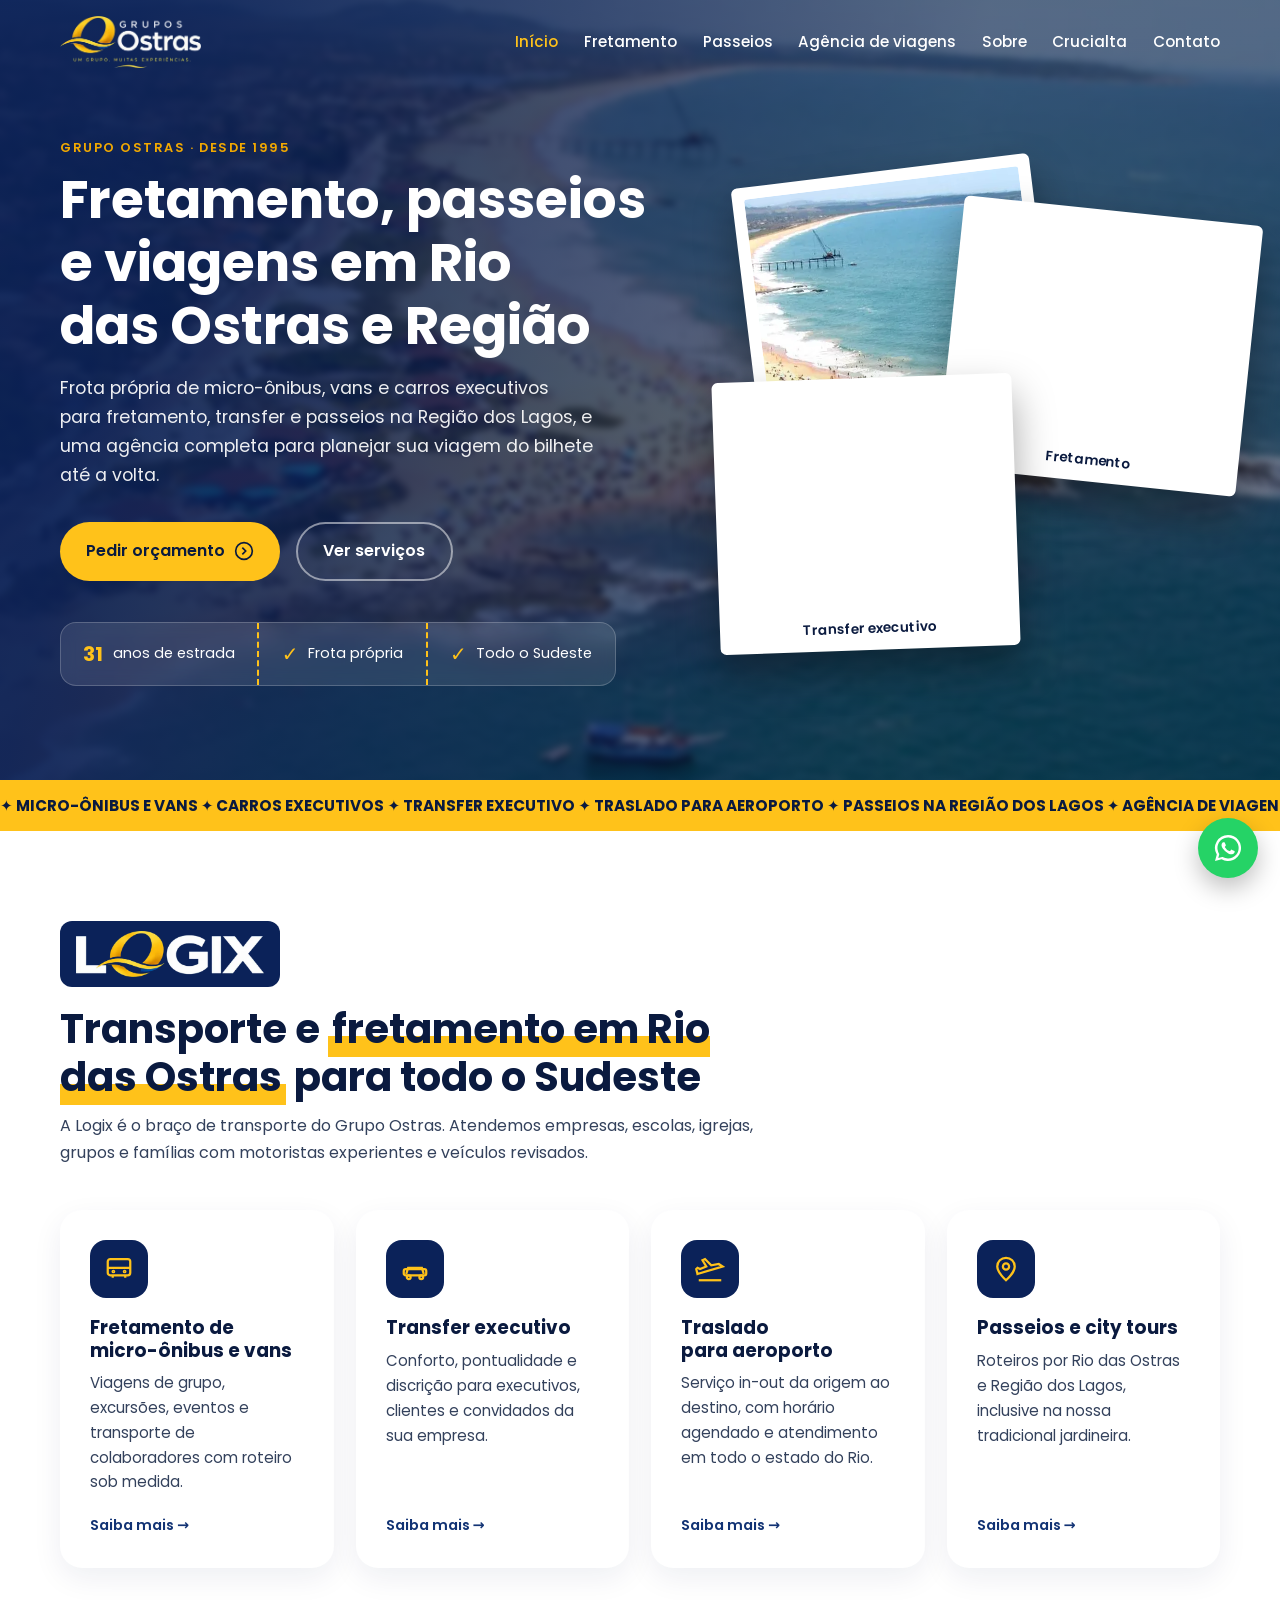
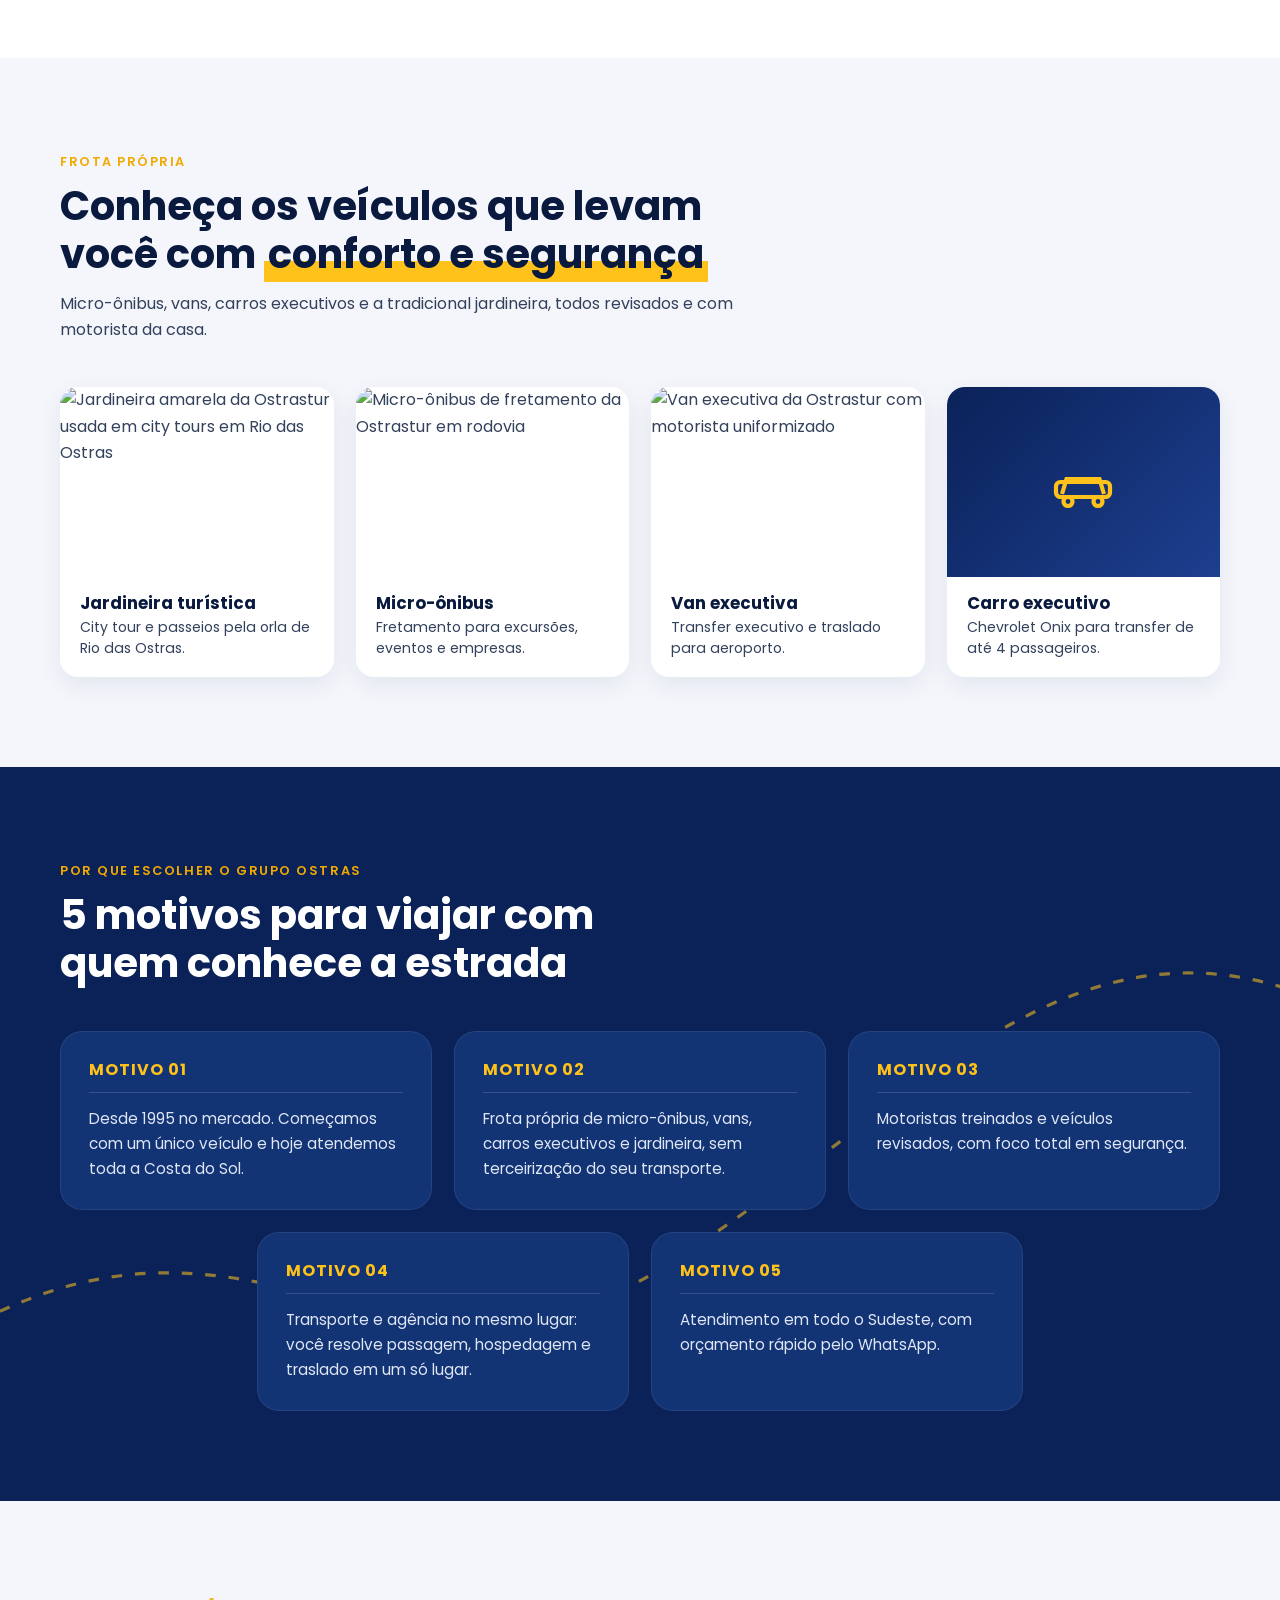
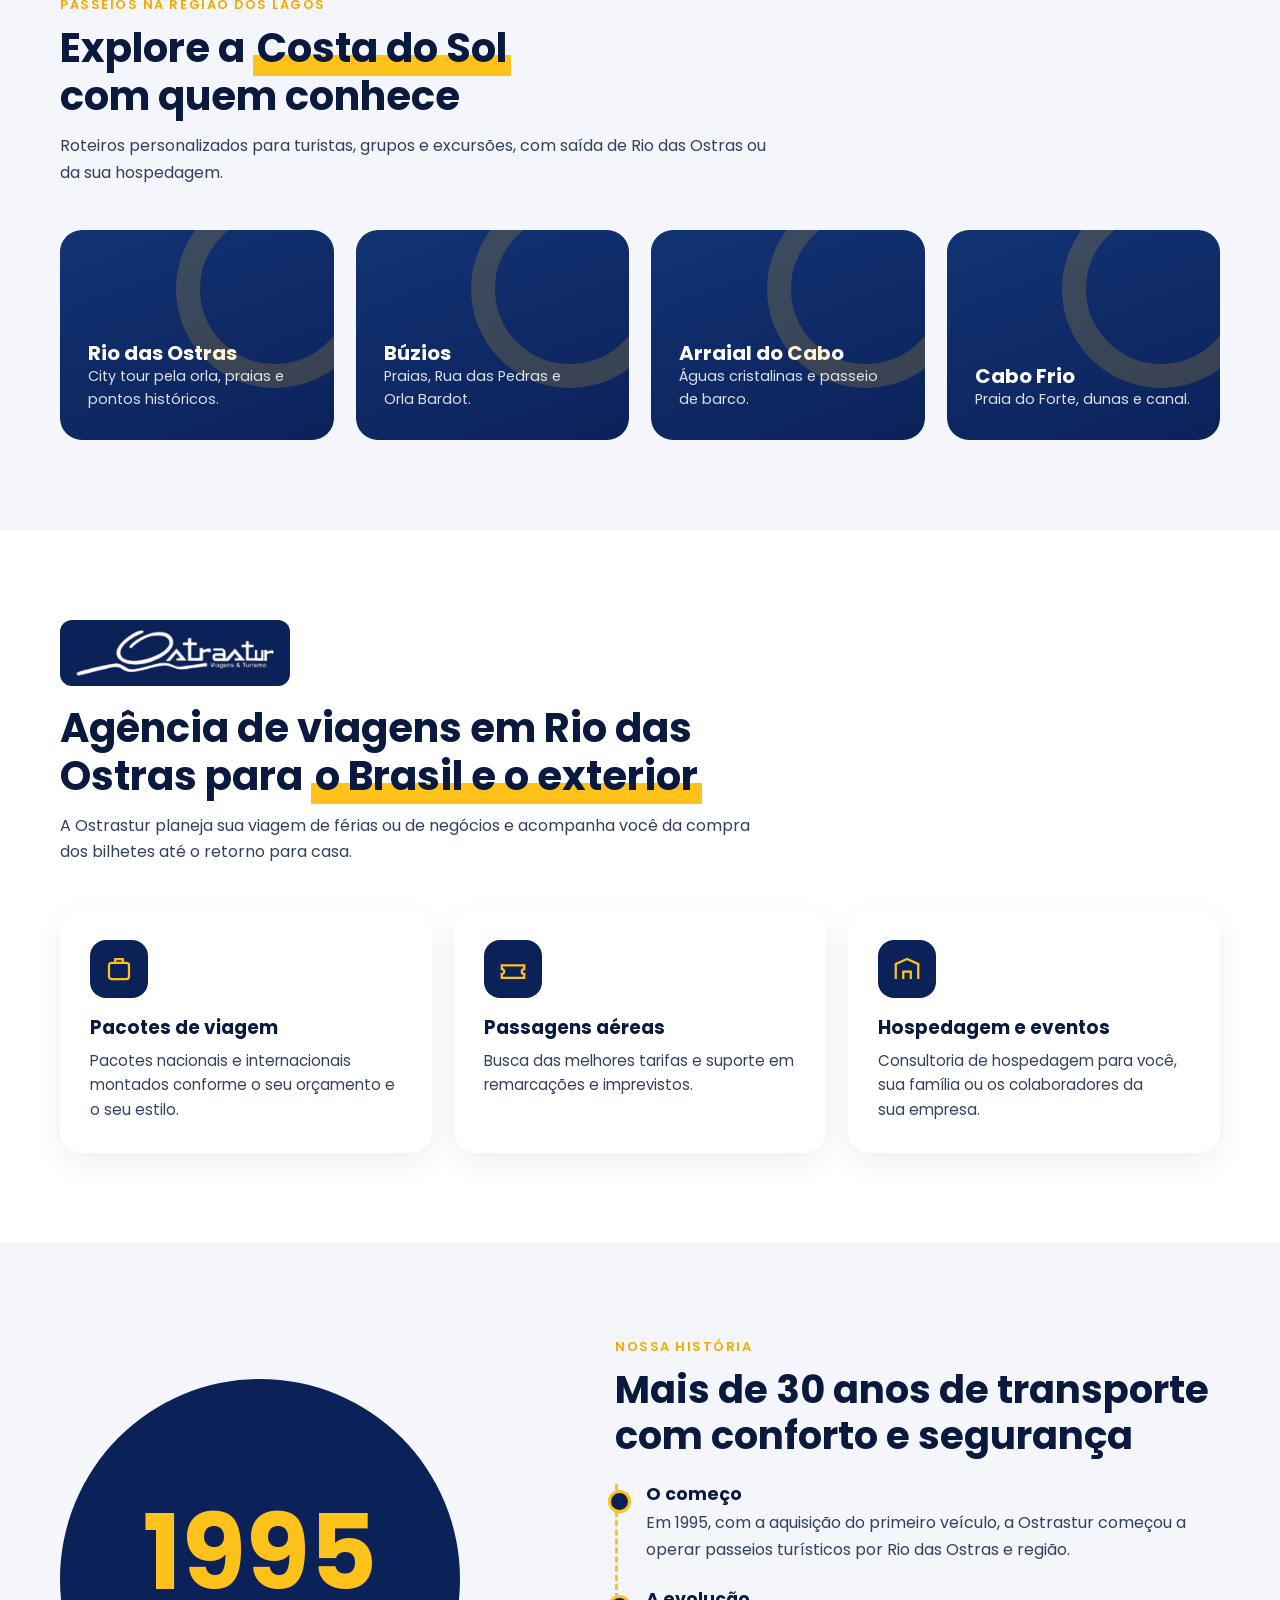
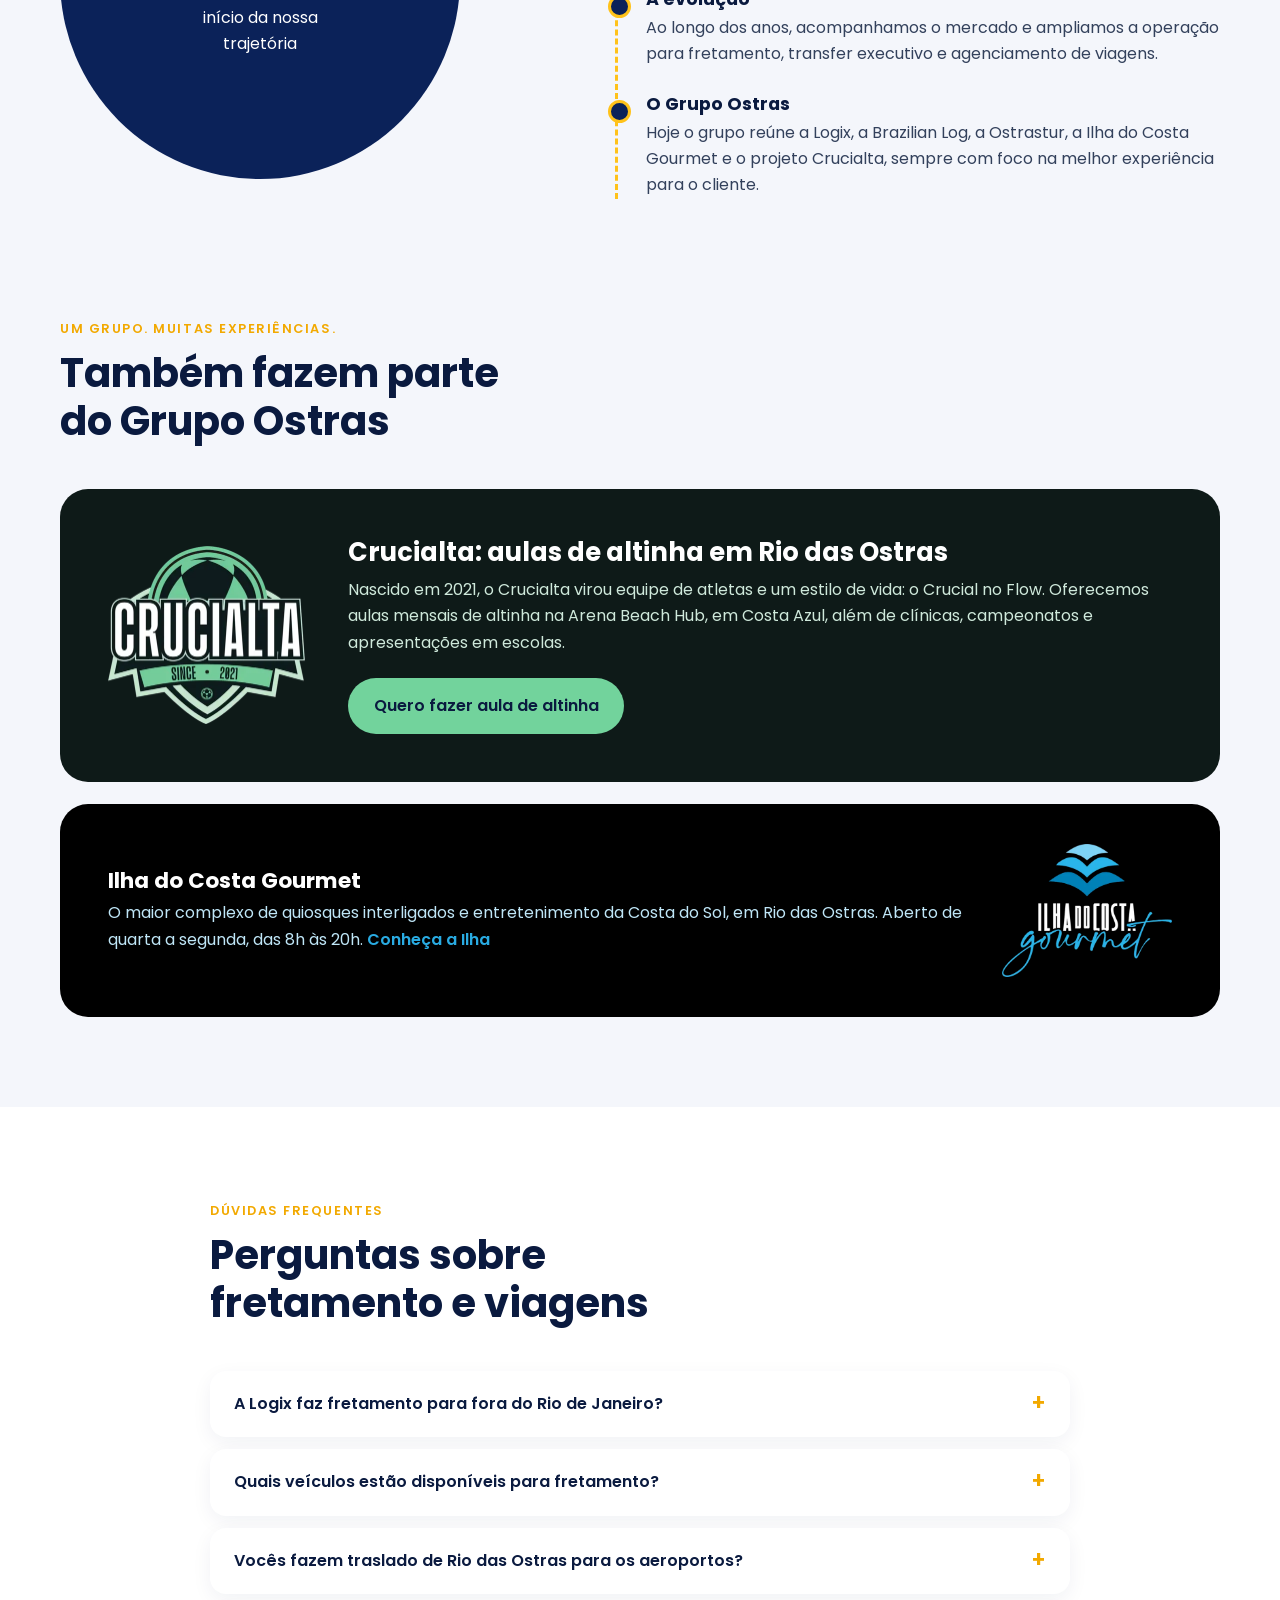
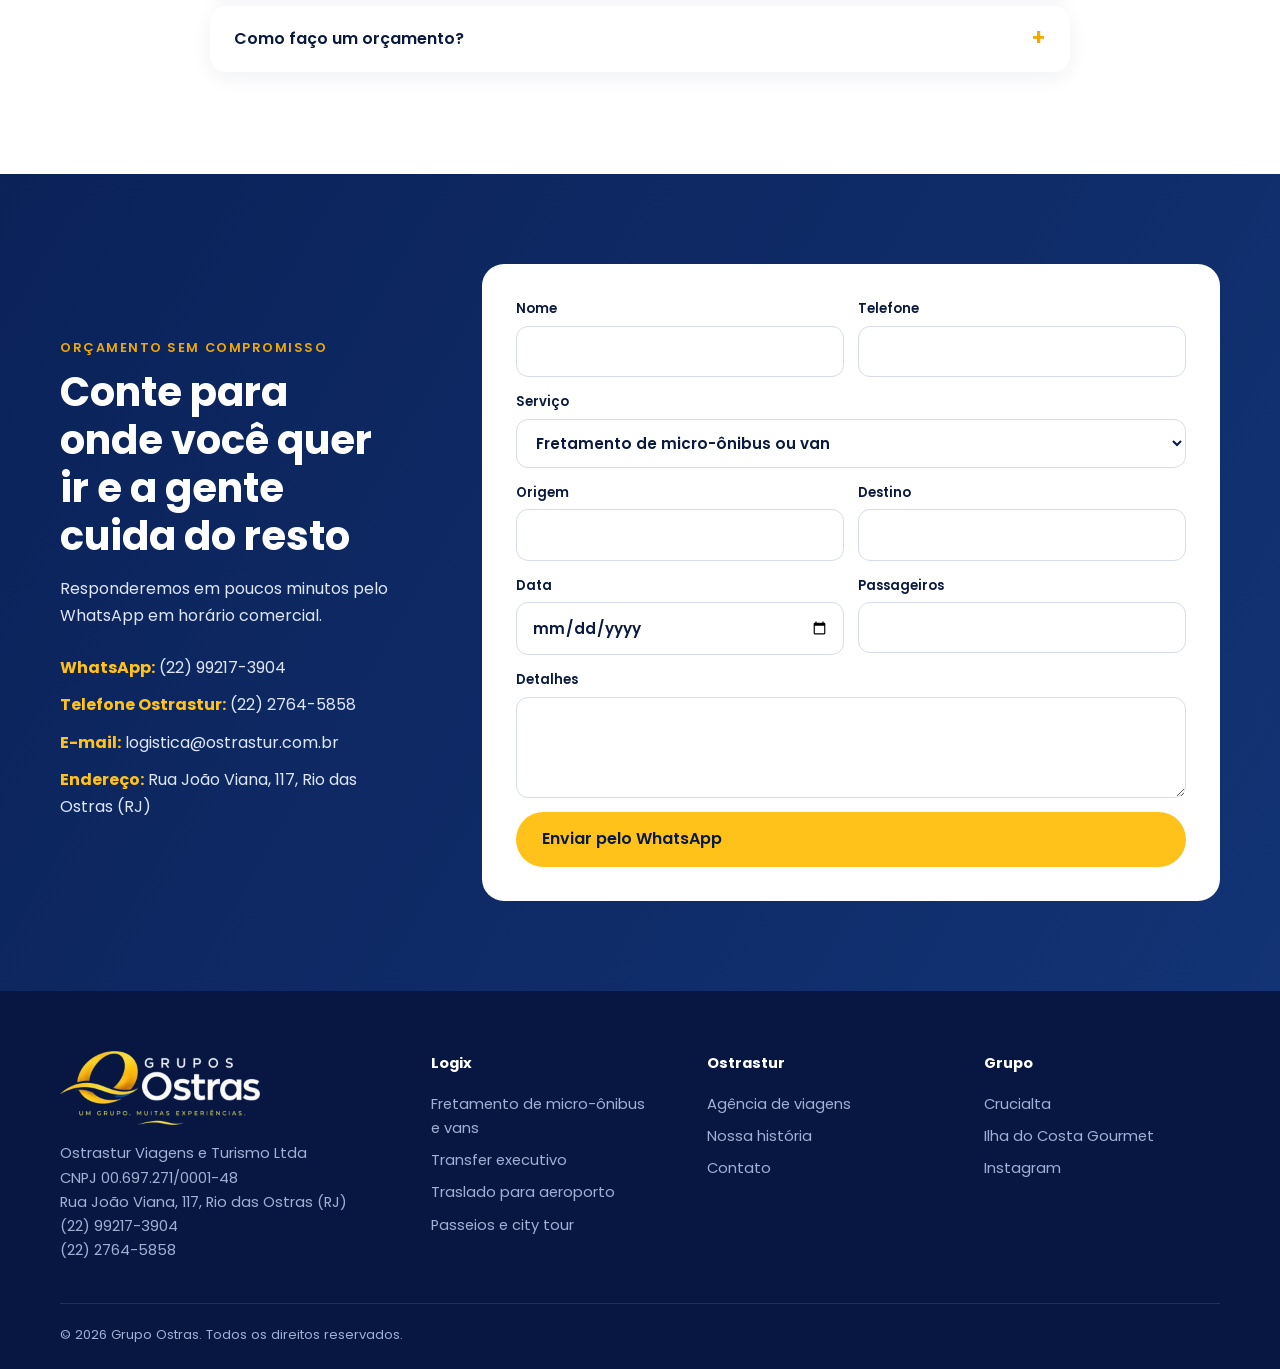
==== commit 0915f429: "Alterações do cliente: micro-ônibus, carro executivo, horário da Ilha, telefone fixo e textos da Hom" ====
--- a/index.html
+++ b/index.html
@@ -4,18 +4,18 @@
 <meta charset="utf-8">
 <meta name="viewport" content="width=device-width,initial-scale=1">
 <title>Fretamento, Passeios e Viagens em Rio das Ostras | Grupo Ostras</title>
-<meta name="description" content="Fretamento de ônibus e vans, transfer executivo, passeios na Região dos Lagos e agência de viagens em Rio das Ostras (RJ). Frota própria desde 1995.">
+<meta name="description" content="Fretamento de micro-ônibus e vans, carro executivo, transfer, passeios na Região dos Lagos e agência de viagens em Rio das Ostras (RJ). Frota própria desde 1995.">
 <link rel="canonical" href="https://grupoostras.com.br/">
 <meta name="robots" content="index,follow">
 <meta property="og:type" content="website"><meta property="og:locale" content="pt_BR">
-<meta property="og:title" content="Fretamento, Passeios e Viagens em Rio das Ostras | Grupo Ostras"><meta property="og:description" content="Fretamento de ônibus e vans, transfer executivo, passeios na Região dos Lagos e agência de viagens em Rio das Ostras (RJ). Frota própria desde 1995.">
+<meta property="og:title" content="Fretamento, Passeios e Viagens em Rio das Ostras | Grupo Ostras"><meta property="og:description" content="Fretamento de micro-ônibus e vans, carro executivo, transfer, passeios na Região dos Lagos e agência de viagens em Rio das Ostras (RJ). Frota própria desde 1995.">
 <meta property="og:url" content="https://grupoostras.com.br/"><meta property="og:image" content="https://grupoostras.com.br/img/rio.webp">
 <meta name="theme-color" content="#0B2259">
 <link rel="icon" href="img/favicon.png">
 <link rel="preconnect" href="https://fonts.googleapis.com"><link rel="preconnect" href="https://fonts.gstatic.com" crossorigin>
 <link href="https://fonts.googleapis.com/css2?family=Poppins:wght@400;500;600;700&display=swap" rel="stylesheet">
-<link rel="stylesheet" href="style.css?v=20261119b">
-<script type="application/ld+json">{"@context": "https://schema.org", "@graph": [{"@type": "Organization", "@id": "https://grupoostras.com.br/#org", "name": "Grupo Ostras", "url": "https://grupoostras.com.br/", "logo": "https://grupoostras.com.br/img/grupo.webp"}, {"@type": ["TravelAgency", "LocalBusiness"], "@id": "https://grupoostras.com.br/#ostrastur", "name": "Ostrastur Viagens e Turismo", "legalName": "Ostrastur Viagens e Turismo Ltda", "taxID": "00.697.271/0001-48", "foundingDate": "1995", "parentOrganization": {"@id": "https://grupoostras.com.br/#org"}, "telephone": "+55-22-99217-3904", "email": "logistica@ostrastur.com.br", "image": "https://grupoostras.com.br/img/rio.webp", "url": "https://grupoostras.com.br/", "address": {"@type": "PostalAddress", "streetAddress": "Rua João Viana, 117", "addressLocality": "Rio das Ostras", "addressRegion": "RJ", "addressCountry": "BR"}, "areaServed": ["Rio das Ostras", "Região dos Lagos", "Rio de Janeiro", "Brasil"]}, {"@type": "LocalBusiness", "@id": "https://grupoostras.com.br/logix/#business", "name": "Logix Transporte e Fretamento", "parentOrganization": {"@id": "https://grupoostras.com.br/#org"}, "telephone": "+55-22-99217-3904", "url": "https://grupoostras.com.br/logix/", "address": {"@type": "PostalAddress", "streetAddress": "Rua João Viana, 117", "addressLocality": "Rio das Ostras", "addressRegion": "RJ", "addressCountry": "BR"}, "areaServed": [{"@type": "State", "name": "Rio de Janeiro"}, {"@type": "State", "name": "Espírito Santo"}, {"@type": "State", "name": "Minas Gerais"}, {"@type": "State", "name": "São Paulo"}], "hasOfferCatalog": {"@type": "OfferCatalog", "name": "Transporte", "itemListElement": [{"@type": "Offer", "itemOffered": {"@type": "Service", "name": "Fretamento de ônibus e vans"}}, {"@type": "Offer", "itemOffered": {"@type": "Service", "name": "Transfer executivo"}}, {"@type": "Offer", "itemOffered": {"@type": "Service", "name": "Traslado para aeroporto"}}, {"@type": "Offer", "itemOffered": {"@type": "Service", "name": "Passeios e city tours na Região dos Lagos"}}]}}, {"@type": "FAQPage", "mainEntity": [{"@type": "Question", "name": "A Logix faz fretamento para fora do Rio de Janeiro?", "acceptedAnswer": {"@type": "Answer", "text": "Sim. A Logix atende toda a Região Sudeste: Rio de Janeiro, Espírito Santo, Minas Gerais e São Paulo."}}, {"@type": "Question", "name": "Quais veículos estão disponíveis para fretamento?", "acceptedAnswer": {"@type": "Answer", "text": "A frota própria conta com vans, micro-ônibus e a jardineira para passeios turísticos. O veículo é definido conforme o número de passageiros e o roteiro."}}, {"@type": "Question", "name": "Vocês fazem traslado de Rio das Ostras para os aeroportos?", "acceptedAnswer": {"@type": "Answer", "text": "Sim. O traslado in-out atende os aeroportos do estado do Rio de Janeiro, com horário agendado."}}, {"@type": "Question", "name": "Como faço um orçamento?", "acceptedAnswer": {"@type": "Answer", "text": "Preencha o formulário desta página ou chame no WhatsApp (22) 99217-3904 com origem, destino, data e número de passageiros."}}]}]}</script>
+<link rel="stylesheet" href="style.css?v=20261126">
+<script type="application/ld+json">{"@context": "https://schema.org", "@graph": [{"@type": "Organization", "@id": "https://grupoostras.com.br/#org", "name": "Grupo Ostras", "url": "https://grupoostras.com.br/", "logo": "https://grupoostras.com.br/img/grupo.webp"}, {"@type": ["TravelAgency", "LocalBusiness"], "@id": "https://grupoostras.com.br/#ostrastur", "name": "Ostrastur Viagens e Turismo", "telephone": "+55-22-2764-5858", "legalName": "Ostrastur Viagens e Turismo Ltda", "taxID": "00.697.271/0001-48", "foundingDate": "1995", "parentOrganization": {"@id": "https://grupoostras.com.br/#org"}, "telephone": "+55-22-99217-3904", "email": "logistica@ostrastur.com.br", "image": "https://grupoostras.com.br/img/rio.webp", "url": "https://grupoostras.com.br/", "address": {"@type": "PostalAddress", "streetAddress": "Rua João Viana, 117", "addressLocality": "Rio das Ostras", "addressRegion": "RJ", "addressCountry": "BR"}, "areaServed": ["Rio das Ostras", "Região dos Lagos", "Rio de Janeiro", "Brasil"]}, {"@type": "LocalBusiness", "@id": "https://grupoostras.com.br/logix/#business", "name": "Logix Transporte e Fretamento", "parentOrganization": {"@id": "https://grupoostras.com.br/#org"}, "telephone": "+55-22-99217-3904", "url": "https://grupoostras.com.br/logix/", "address": {"@type": "PostalAddress", "streetAddress": "Rua João Viana, 117", "addressLocality": "Rio das Ostras", "addressRegion": "RJ", "addressCountry": "BR"}, "areaServed": [{"@type": "State", "name": "Rio de Janeiro"}, {"@type": "State", "name": "Espírito Santo"}, {"@type": "State", "name": "Minas Gerais"}, {"@type": "State", "name": "São Paulo"}], "hasOfferCatalog": {"@type": "OfferCatalog", "name": "Transporte", "itemListElement": [{"@type": "Offer", "itemOffered": {"@type": "Service", "name": "Fretamento de micro-ônibus e vans"}}, {"@type": "Offer", "itemOffered": {"@type": "Service", "name": "Transfer executivo"}}, {"@type": "Offer", "itemOffered": {"@type": "Service", "name": "Traslado para aeroporto"}}, {"@type": "Offer", "itemOffered": {"@type": "Service", "name": "Passeios e city tours na Região dos Lagos"}}]}}, {"@type": "FAQPage", "mainEntity": [{"@type": "Question", "name": "A Logix faz fretamento para fora do Rio de Janeiro?", "acceptedAnswer": {"@type": "Answer", "text": "Sim. A Logix atende toda a Região Sudeste: Rio de Janeiro, Espírito Santo, Minas Gerais e São Paulo."}}, {"@type": "Question", "name": "Quais veículos estão disponíveis para fretamento?", "acceptedAnswer": {"@type": "Answer", "text": "A frota própria conta com micro-ônibus, vans, carros executivos e a jardineira para passeios turísticos. O veículo é definido conforme o número de passageiros e o roteiro."}}, {"@type": "Question", "name": "Vocês fazem traslado de Rio das Ostras para os aeroportos?", "acceptedAnswer": {"@type": "Answer", "text": "Sim. O traslado in-out atende os aeroportos do estado do Rio de Janeiro, com horário agendado."}}, {"@type": "Question", "name": "Como faço um orçamento?", "acceptedAnswer": {"@type": "Answer", "text": "Preencha o formulário desta página ou chame no WhatsApp (22) 99217-3904 com origem, destino, data e número de passageiros."}}]}]}</script>
 </head>
 <body class="">
 <header id="top"><nav class="wrap nav" aria-label="Menu principal"><a href="" aria-label="Grupo Ostras, página inicial"><img src="img/grupo.webp" alt="Logo do Grupo Ostras" width="600" height="222"></a><button class="menu" aria-label="Abrir menu" onclick="document.querySelector('.nav ul').classList.toggle('open')">☰</button><ul><li><a href="" class=act>Início</a></li><li><a href="logix/">Fretamento</a></li><li><a href="passeios-regiao-dos-lagos/">Passeios</a></li><li><a href="ostrastur/">Agência de viagens</a></li><li><a href="sobre/">Sobre</a></li><li><a href="crucialta/">Crucialta</a></li><li><a href="contato/">Contato</a></li></ul></nav></header>
@@ -25,8 +25,8 @@
  <div class="wrap">
   <div>
    <span class="tag">Grupo Ostras · desde 1995</span>
-   <h1>Fretamento, passeios e viagens em Rio das&nbsp;Ostras</h1>
-   <p class="lead">Frota própria para fretamento, transfer e passeios na Região dos Lagos, e uma agência completa para planejar sua viagem do bilhete até a&nbsp;volta.</p>
+   <h1>Fretamento, passeios e viagens em Rio das Ostras e&nbsp;Região</h1>
+   <p class="lead">Frota própria de micro-ônibus, vans e carros executivos para fretamento, transfer e passeios na Região dos Lagos, e uma agência completa para planejar sua viagem do bilhete até a&nbsp;volta.</p>
    <div class="ctas">
     <a class="btn" href="#orcamento">Pedir orçamento <svg viewBox="0 0 24 24" fill="none" stroke="currentColor" stroke-width="2"><circle cx="12" cy="12" r="10"/><path d="M10 8l4 4-4 4"/></svg></a>
     <a class="btn ghost" href="logix/">Ver serviços</a>
@@ -46,7 +46,7 @@
 </section>
 
 <div class="ribbon" aria-hidden="true"><div>
- ✦ Fretamento de ônibus e vans ✦ Transfer executivo ✦ Traslado para aeroporto ✦ Passeios na Região dos Lagos ✦ Agência de viagens ✦ Fretamento de ônibus e vans ✦ Transfer executivo ✦ Traslado para aeroporto ✦ Passeios na Região dos Lagos ✦ Agência de viagens&nbsp;
+ ✦ Micro-ônibus e vans ✦ Carros executivos ✦ Transfer executivo ✦ Traslado para aeroporto ✦ Passeios na Região dos Lagos ✦ Agência de viagens ✦ Micro-ônibus e vans ✦ Carros executivos ✦ Transfer executivo ✦ Traslado para aeroporto ✦ Passeios na Região dos Lagos ✦ Agência de viagens&nbsp;
 </div></div>
 
 <section class="logix" id="logix">
@@ -57,9 +57,9 @@
    <p>A Logix é o braço de transporte do Grupo Ostras. Atendemos empresas, escolas, igrejas, grupos e famílias com motoristas experientes e veículos revisados.</p>
   </div>
   <div class="grid g4">
-   <a class="card" href="logix/fretamento-de-onibus-e-vans/">
+   <a class="card" href="logix/fretamento-de-micro-onibus-e-vans/">
     <span class="ic"><svg viewBox="0 0 24 24"><rect x="3" y="4" width="18" height="13" rx="2"/><path d="M3 11h18M7 17v2M17 17v2"/><circle cx="7.5" cy="14" r=".6"/><circle cx="16.5" cy="14" r=".6"/></svg></span>
-    <h3>Fretamento de ônibus e&nbsp;vans</h3>
+    <h3>Fretamento de micro-ônibus e&nbsp;vans</h3>
     <p>Viagens de grupo, excursões, eventos e transporte de colaboradores com roteiro sob medida.</p>
     <span class="more">Saiba mais</span>
    </a>
@@ -85,11 +85,12 @@
  </div>
 </section>
 
-<section class="fleet-sec"><div class="wrap"><div class="sec-h"><span class="tag">Frota própria</span><h2>Conheça os veículos que levam você com <span class="hl">conforto e&nbsp;segurança</span></h2><p>Vans, micro-ônibus e a tradicional jardineira, todos revisados e com motorista da casa.</p></div>
-<div class="grid g3">
+<section class="fleet-sec"><div class="wrap"><div class="sec-h"><span class="tag">Frota própria</span><h2>Conheça os veículos que levam você com <span class="hl">conforto e&nbsp;segurança</span></h2><p>Micro-ônibus, vans, carros executivos e a tradicional jardineira, todos revisados e com motorista da casa.</p></div>
+<div class="grid g4">
 <figure class="fleet"><img src="https://storage.googleapis.com/wzukusers/user-32257345/images/5d656b32526d8cYjZYfi/3_d800.png" alt="Jardineira amarela da Ostrastur usada em city tours em Rio das Ostras" width="800" height="680" loading="lazy"><figcaption><h3>Jardineira&nbsp;turística</h3><p>City tour e passeios pela orla de Rio das Ostras.</p></figcaption></figure>
 <figure class="fleet"><img src="https://storage.googleapis.com/wzukusers/user-32257345/images/5d656904bf168Bmt1Ka2/2_d800.png" alt="Micro-ônibus de fretamento da Ostrastur em rodovia" width="800" height="797" loading="lazy"><figcaption><h3>Micro-ônibus</h3><p>Fretamento para excursões, eventos e empresas.</p></figcaption></figure>
 <figure class="fleet"><img src="https://storage.googleapis.com/wzukusers/user-32257345/images/5d65662040c6cDwqwJhC/transfer_d800.png" alt="Van executiva da Ostrastur com motorista uniformizado" width="800" height="601" loading="lazy"><figcaption><h3>Van&nbsp;executiva</h3><p>Transfer executivo e traslado para aeroporto.</p></figcaption></figure>
+<figure class="fleet"><div class="fleet-ph" role="img" aria-label="Carro executivo Chevrolet Onix da Logix"><svg viewBox="0 0 24 24"><path d="M5 16l1.5-5h11L19 16"/><rect x="3" y="12" width="18" height="5" rx="1.5"/><circle cx="7" cy="18.5" r="1.5"/><circle cx="17" cy="18.5" r="1.5"/></svg></div><figcaption><h3>Carro&nbsp;executivo</h3><p>Chevrolet Onix para transfer de até 4 passageiros.</p></figcaption></figure>
 </div></div></section>
 <section class="motivos">
  <svg class="path" viewBox="0 0 1200 600" preserveAspectRatio="none" aria-hidden="true"><path d="M-20 520 C 250 380, 380 620, 620 470 S 1000 120, 1240 220" fill="none" stroke="#FFC21A" stroke-width="3" stroke-dasharray="10 12"/></svg>
@@ -100,9 +101,9 @@
   </div>
   <div class="grid m5">
    <div class="mcard"><h3>MOTIVO&nbsp;01</h3><p>Desde 1995 no mercado. Começamos com um único veículo e hoje atendemos toda a Costa do Sol.</p></div>
-   <div class="mcard"><h3>MOTIVO&nbsp;02</h3><p>Frota própria de vans, micro-ônibus e jardineira, sem terceirização do seu transporte.</p></div>
+   <div class="mcard"><h3>MOTIVO&nbsp;02</h3><p>Frota própria de micro-ônibus, vans, carros executivos e jardineira, sem terceirização do seu transporte.</p></div>
    <div class="mcard"><h3>MOTIVO&nbsp;03</h3><p>Motoristas treinados e veículos revisados, com foco total em segurança.</p></div>
-   <div class="mcard"><h3>MOTIVO&nbsp;04</h3><p>Transporte e agência no mesmo lugar: você resolve passagem, hospedagem e traslado com uma só equipe.</p></div>
+   <div class="mcard"><h3>MOTIVO&nbsp;04</h3><p>Transporte e agência no mesmo lugar: você resolve passagem, hospedagem e traslado em um só lugar.</p></div>
    <div class="mcard"><h3>MOTIVO&nbsp;05</h3><p>Atendimento em todo o Sudeste, com orçamento rápido pelo WhatsApp.</p></div>
   </div>
  </div>
@@ -112,7 +113,7 @@
  <div class="wrap">
   <div class="sec-h">
    <span class="tag">Passeios na Região dos Lagos</span>
-   <h2>Conheça a <span class="hl">Costa do Sol</span> com quem mora&nbsp;aqui</h2>
+   <h2>Explore a <span class="hl">Costa do Sol</span> com quem&nbsp;conhece</h2>
    <p>Roteiros personalizados para turistas, grupos e excursões, com saída de Rio das Ostras ou da sua hospedagem.</p>
   </div>
   <div class="grid g4">
@@ -141,14 +142,14 @@
 
 <section id="historia">
  <div class="wrap hist">
-  <div class="year"><div><b>1995</b>o primeiro veículo<br>da nossa frota</div></div>
+  <div class="year"><div><b>1995</b>início da nossa<br>trajetória</div></div>
   <div>
    <span class="tag">Nossa história</span>
    <h2 style="font-size:clamp(1.7rem,3.4vw,2.4rem);margin-bottom:1.6rem">Mais de 30 anos de transporte com conforto e&nbsp;segurança</h2>
    <ul class="tl">
     <li><h3>O&nbsp;começo</h3><p>Em 1995, com a aquisição do primeiro veículo, a Ostrastur começou a operar passeios turísticos por Rio das Ostras e região.</p></li>
     <li><h3>A&nbsp;evolução</h3><p>Ao longo dos anos, acompanhamos o mercado e ampliamos a operação para fretamento, transfer executivo e agenciamento de viagens.</p></li>
-    <li><h3>O Grupo&nbsp;Ostras</h3><p>Hoje o grupo reúne a Logix, a Ostrastur, a Ilha do Costa Gourmet e o projeto Crucialta, sempre com foco na melhor experiência para o cliente.</p></li>
+    <li><h3>O Grupo&nbsp;Ostras</h3><p>Hoje o grupo reúne a Logix, a Brazilian Log, a Ostrastur, a Ilha do Costa Gourmet e o projeto Crucialta, sempre com foco na melhor experiência para o cliente.</p></li>
    </ul>
   </div>
  </div>
@@ -168,7 +169,7 @@
   <div class="ilha">
    <div>
     <h3>Ilha do Costa&nbsp;Gourmet</h3>
-    <p>O maior complexo de quiosques interligados e entretenimento da Costa do Sol, em Rio das Ostras. Aberto de terça a domingo, das 8h às 18h. <a href="ilha-do-costa/">Conheça a Ilha</a></p>
+    <p>O maior complexo de quiosques interligados e entretenimento da Costa do Sol, em Rio das Ostras. Aberto de quarta a segunda, das 8h às 20h. <a href="ilha-do-costa/">Conheça a Ilha</a></p>
    </div>
    <img src="img/ilha.webp" alt="Logo da Ilha do Costa Gourmet" width="500" height="393" loading="lazy">
   </div>
@@ -179,7 +180,7 @@
  <div class="wrap" style="max-width:860px">
   <div class="sec-h"><span class="tag">Dúvidas frequentes</span><h2>Perguntas sobre fretamento e&nbsp;viagens</h2></div>
   <details><summary>A Logix faz fretamento para fora do Rio de Janeiro?</summary><p>Sim. A Logix atende toda a Região Sudeste: Rio de Janeiro, Espírito Santo, Minas Gerais e São Paulo.</p></details>
-  <details><summary>Quais veículos estão disponíveis para fretamento?</summary><p>A frota própria conta com vans, micro-ônibus e a jardineira para passeios turísticos. O veículo é definido conforme o número de passageiros e o roteiro.</p></details>
+  <details><summary>Quais veículos estão disponíveis para fretamento?</summary><p>A frota própria conta com micro-ônibus, vans, carros executivos e a jardineira para passeios turísticos. O veículo é definido conforme o número de passageiros e o roteiro.</p></details>
   <details><summary>Vocês fazem traslado de Rio das Ostras para os aeroportos?</summary><p>Sim. O traslado in-out atende os aeroportos do estado do Rio de Janeiro, com horário agendado.</p></details>
   <details><summary>Como faço um orçamento?</summary><p>Preencha o formulário desta página ou chame no WhatsApp (22) 99217-3904 com origem, destino, data e número de passageiros.</p></details>
  </div>
@@ -192,7 +193,7 @@
    <h2 style="font-size:clamp(1.7rem,3.4vw,2.5rem);margin-bottom:1rem">Conte para onde você quer ir e a gente cuida do&nbsp;resto</h2>
    <p>Responderemos em poucos minutos pelo WhatsApp em horário comercial.</p>
    <ul class="nap">
-    <li><b>WhatsApp:</b> <a href="https://wa.me/5522992173904">(22) 99217-3904</a></li>
+    <li><b>WhatsApp:</b> <a href="https://wa.me/5522992173904">(22) 99217-3904</a></li><li><b>Telefone Ostrastur:</b> <a href="tel:+552227645858">(22) 2764-5858</a></li>
     <li><b>E-mail:</b> <a href="mailto:logistica@ostrastur.com.br">logistica@ostrastur.com.br</a></li>
     <li><b>Endereço:</b> Rua João Viana, 117, Rio das Ostras (RJ)</li>
    </ul>
@@ -201,7 +202,7 @@
    <label>Nome<input name="nome" required autocomplete="name"></label>
    <label>Telefone<input name="tel" type="tel" required autocomplete="tel"></label>
    <label class="full">Serviço<select name="serv">
-    <option>Fretamento de ônibus ou van</option><option>Transfer executivo</option><option>Traslado para aeroporto</option><option>Passeio na Região dos Lagos</option><option>Pacote de viagem ou passagem</option>
+    <option>Fretamento de micro-ônibus ou van</option><option>Transfer executivo</option><option>Traslado para aeroporto</option><option>Passeio na Região dos Lagos</option><option>Pacote de viagem ou passagem</option>
    </select></label>
    <label>Origem<input name="orig"></label>
    <label>Destino<input name="dest"></label>
@@ -214,8 +215,8 @@
 </section>
 </main>
 <footer><div class="wrap fgrid">
-<div><img src="img/grupo.webp" alt="Grupo Ostras" width="600" height="222" style="width:200px;height:auto;margin-bottom:1rem" loading="lazy"><p>Ostrastur Viagens e Turismo Ltda<br>CNPJ 00.697.271/0001-48<br>Rua João Viana, 117, Rio das Ostras (RJ)<br><a href="https://wa.me/5522992173904">(22) 99217-3904</a></p></div>
-<div><h4>Logix</h4><ul><li><a href="logix/fretamento-de-onibus-e-vans/">Fretamento de ônibus e vans</a></li><li><a href="logix/transfer-executivo/">Transfer executivo</a></li><li><a href="logix/traslado-aeroporto/">Traslado para aeroporto</a></li><li><a href="passeios-regiao-dos-lagos/">Passeios e city tour</a></li></ul></div>
+<div><img src="img/grupo.webp" alt="Grupo Ostras" width="600" height="222" style="width:200px;height:auto;margin-bottom:1rem" loading="lazy"><p>Ostrastur Viagens e Turismo Ltda<br>CNPJ 00.697.271/0001-48<br>Rua João Viana, 117, Rio das Ostras (RJ)<br><a href="https://wa.me/5522992173904">(22) 99217-3904</a><br><a href="tel:+552227645858">(22) 2764-5858</a></p></div>
+<div><h4>Logix</h4><ul><li><a href="logix/fretamento-de-micro-onibus-e-vans/">Fretamento de micro-ônibus e vans</a></li><li><a href="logix/transfer-executivo/">Transfer executivo</a></li><li><a href="logix/traslado-aeroporto/">Traslado para aeroporto</a></li><li><a href="passeios-regiao-dos-lagos/">Passeios e city tour</a></li></ul></div>
 <div><h4>Ostrastur</h4><ul><li><a href="ostrastur/">Agência de viagens</a></li><li><a href="sobre/">Nossa história</a></li><li><a href="contato/">Contato</a></li></ul></div>
 <div><h4>Grupo</h4><ul><li><a href="crucialta/">Crucialta</a></li><li><a href="ilha-do-costa/">Ilha do Costa Gourmet</a></li><li><a href="https://www.instagram.com/ostrasturviagenseturismo" rel="noopener" target="_blank">Instagram</a></li></ul></div>
 </div><div class="wrap copy">© 2026 Grupo Ostras. Todos os direitos reservados.</div></footer>
--- a/style.css
+++ b/style.css
@@ -195,6 +195,7 @@
 .fleet-sec .grid{align-items:start}
 .fleet{background:#fff;border-radius:18px;overflow:hidden;box-shadow:0 8px 24px rgba(11,34,89,.08);margin:0}
 .fleet img{width:100%;height:190px;object-fit:cover;object-position:center 20%}
+.fleet-ph{height:190px;display:grid;place-items:center;background:linear-gradient(135deg,#0B2259,#1d3f8f)}.fleet-ph svg{width:72px;height:72px;fill:none;stroke:#FFC21A;stroke-width:1.4}
 .fleet figcaption{padding:16px 20px 18px}
 .fleet h3{font-size:1.05rem;margin-bottom:.2rem}
 .fleet p{font-size:.88rem;line-height:1.5}
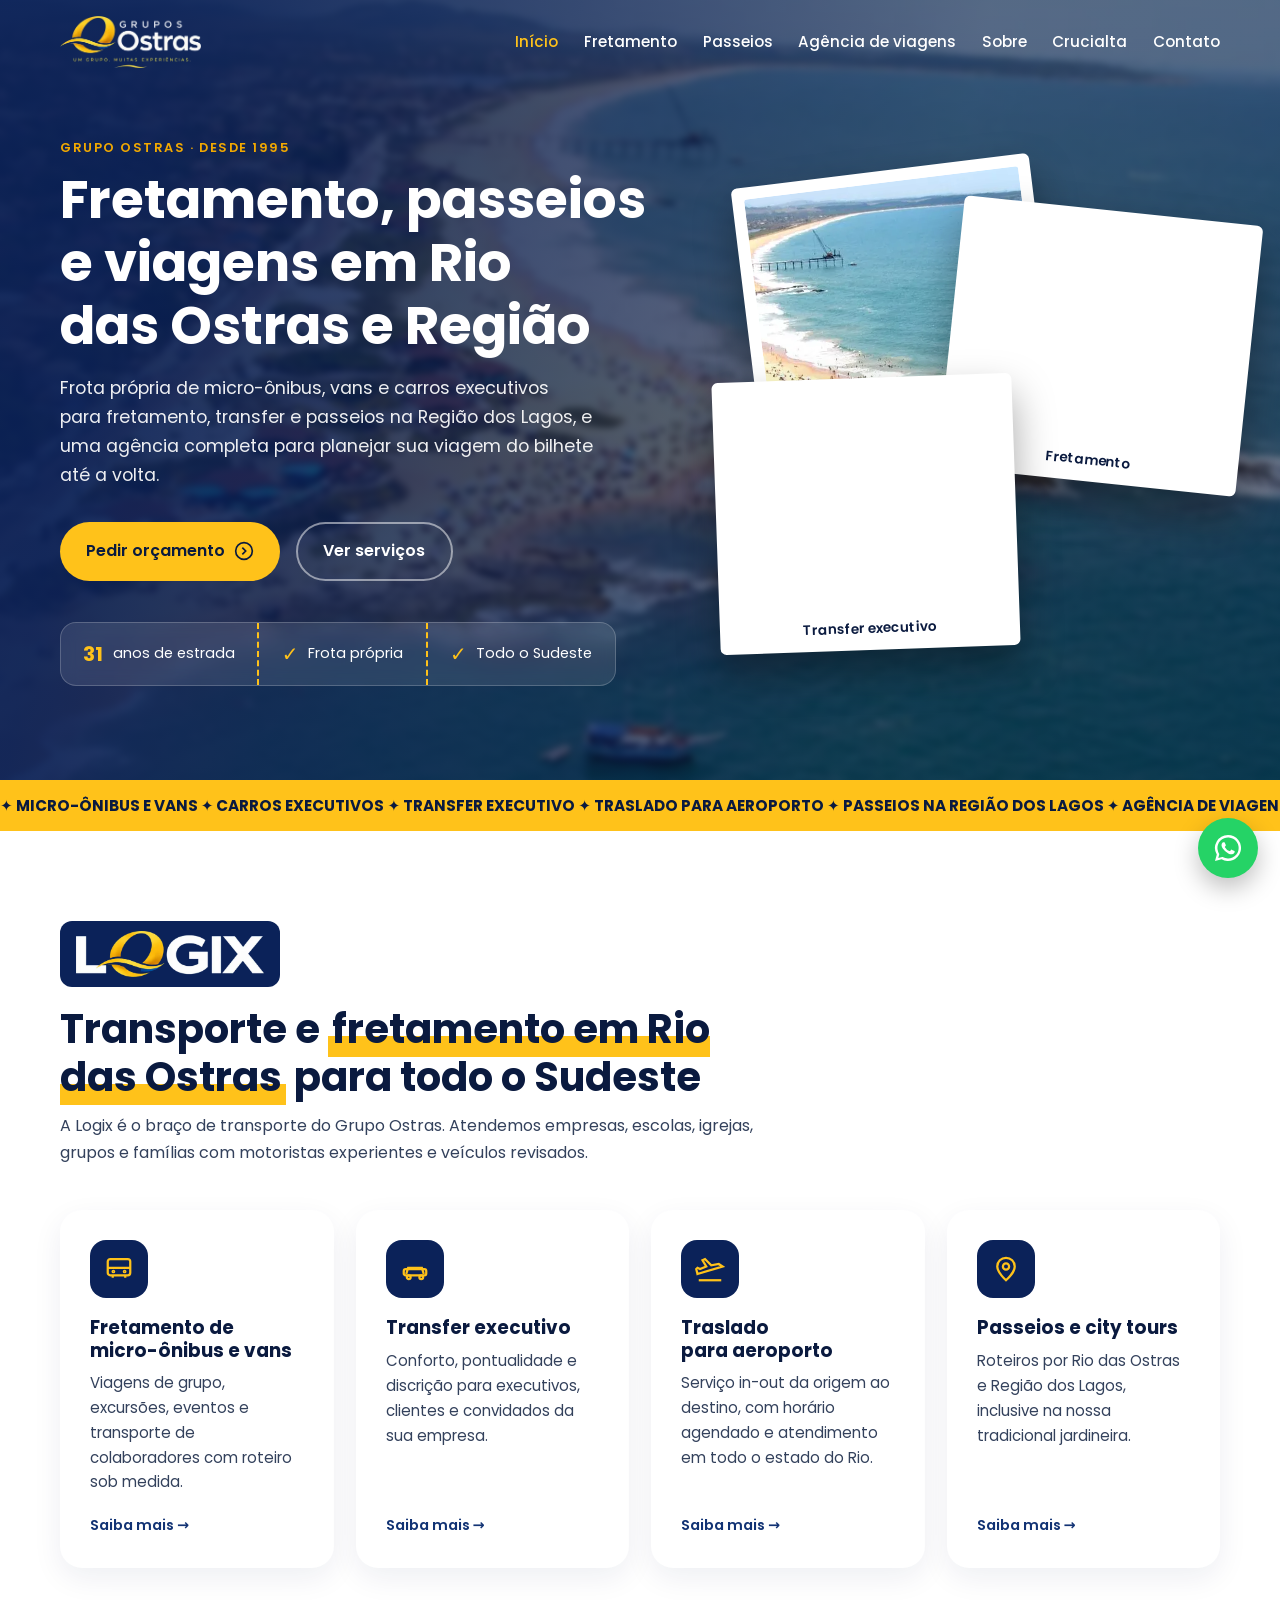
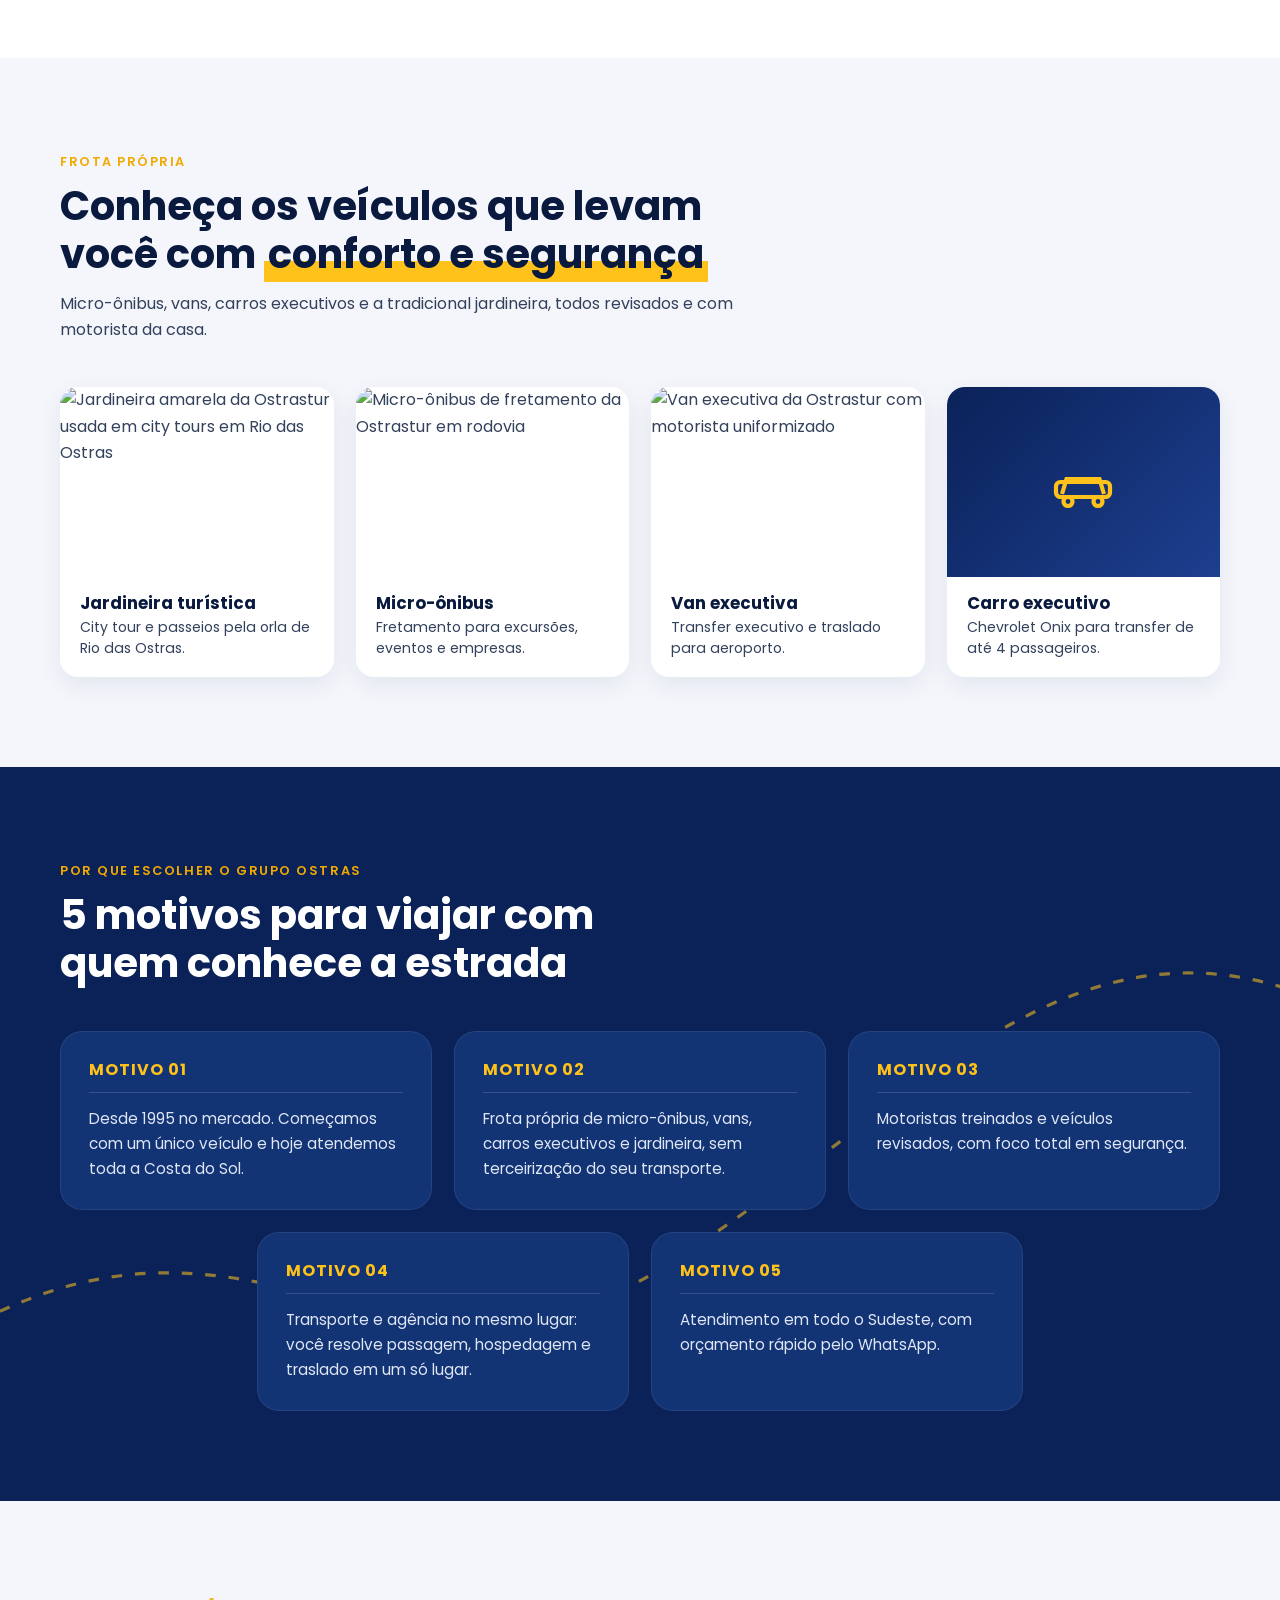
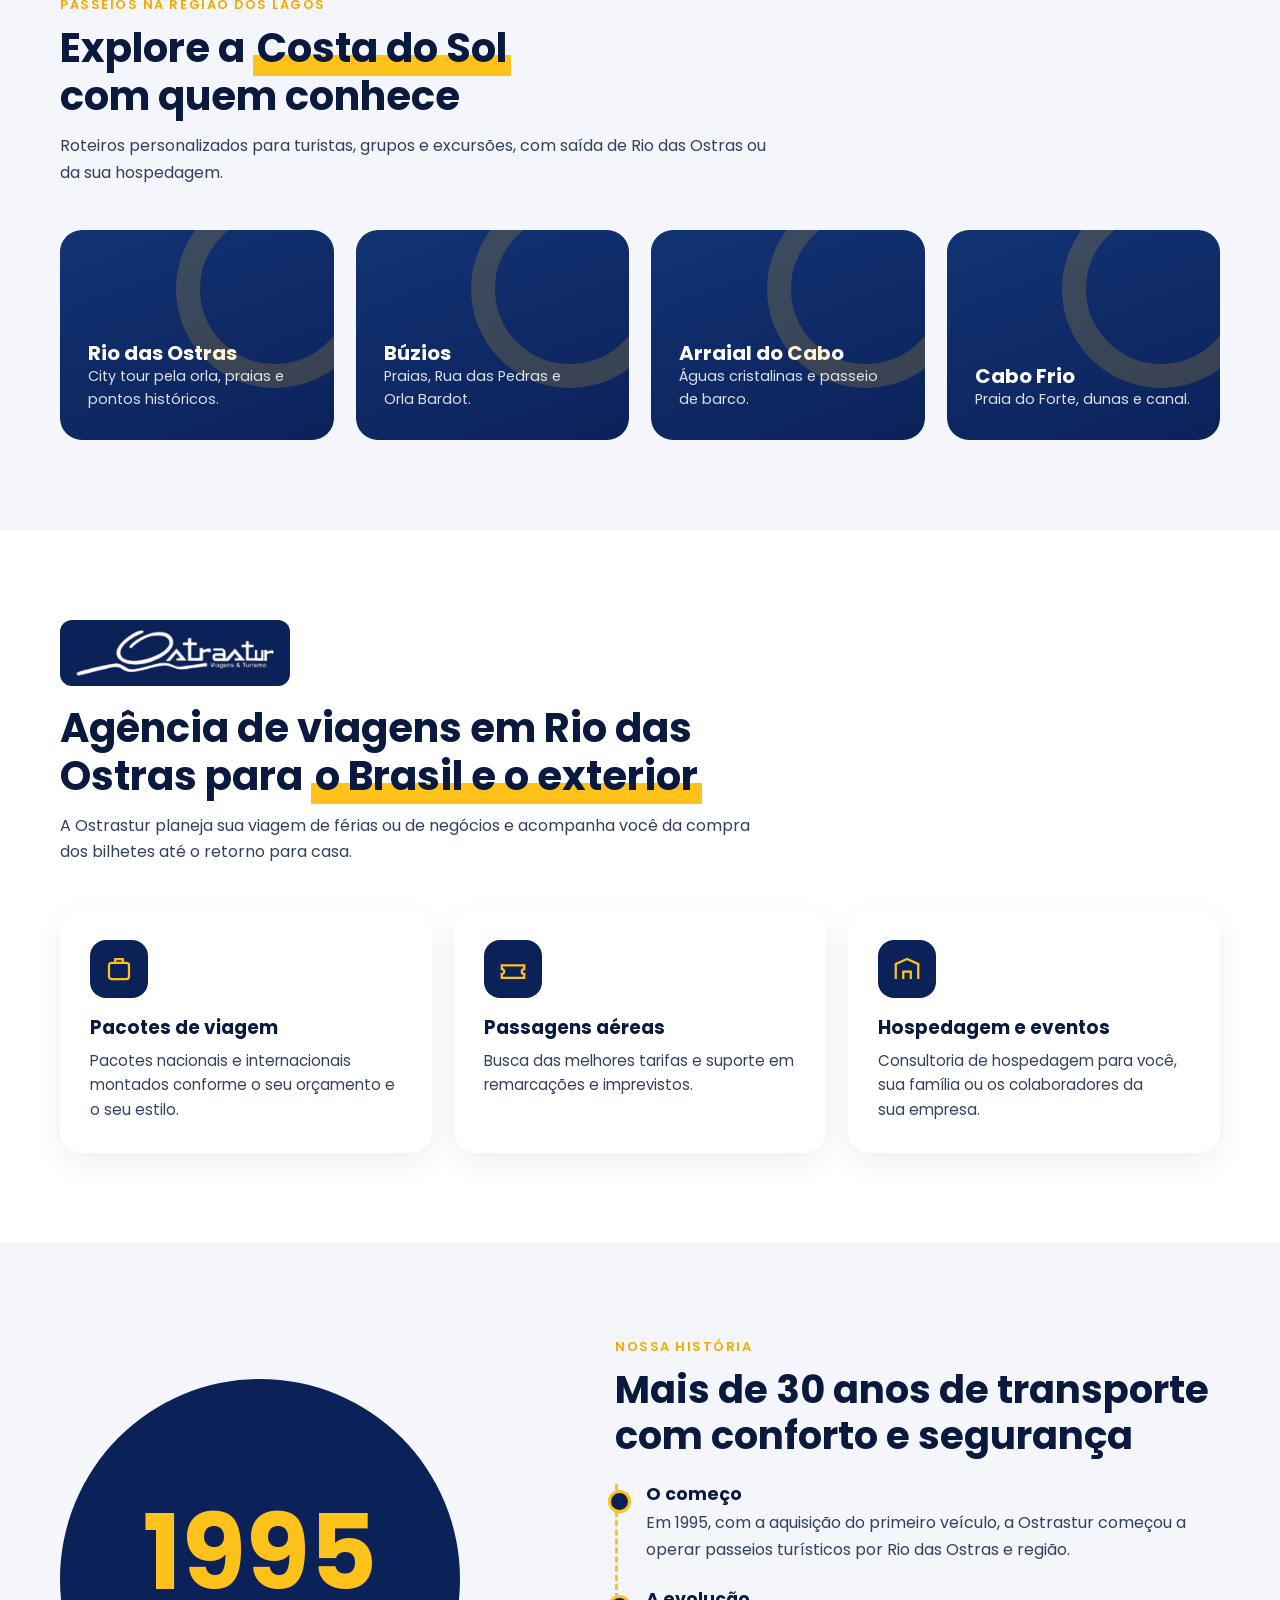
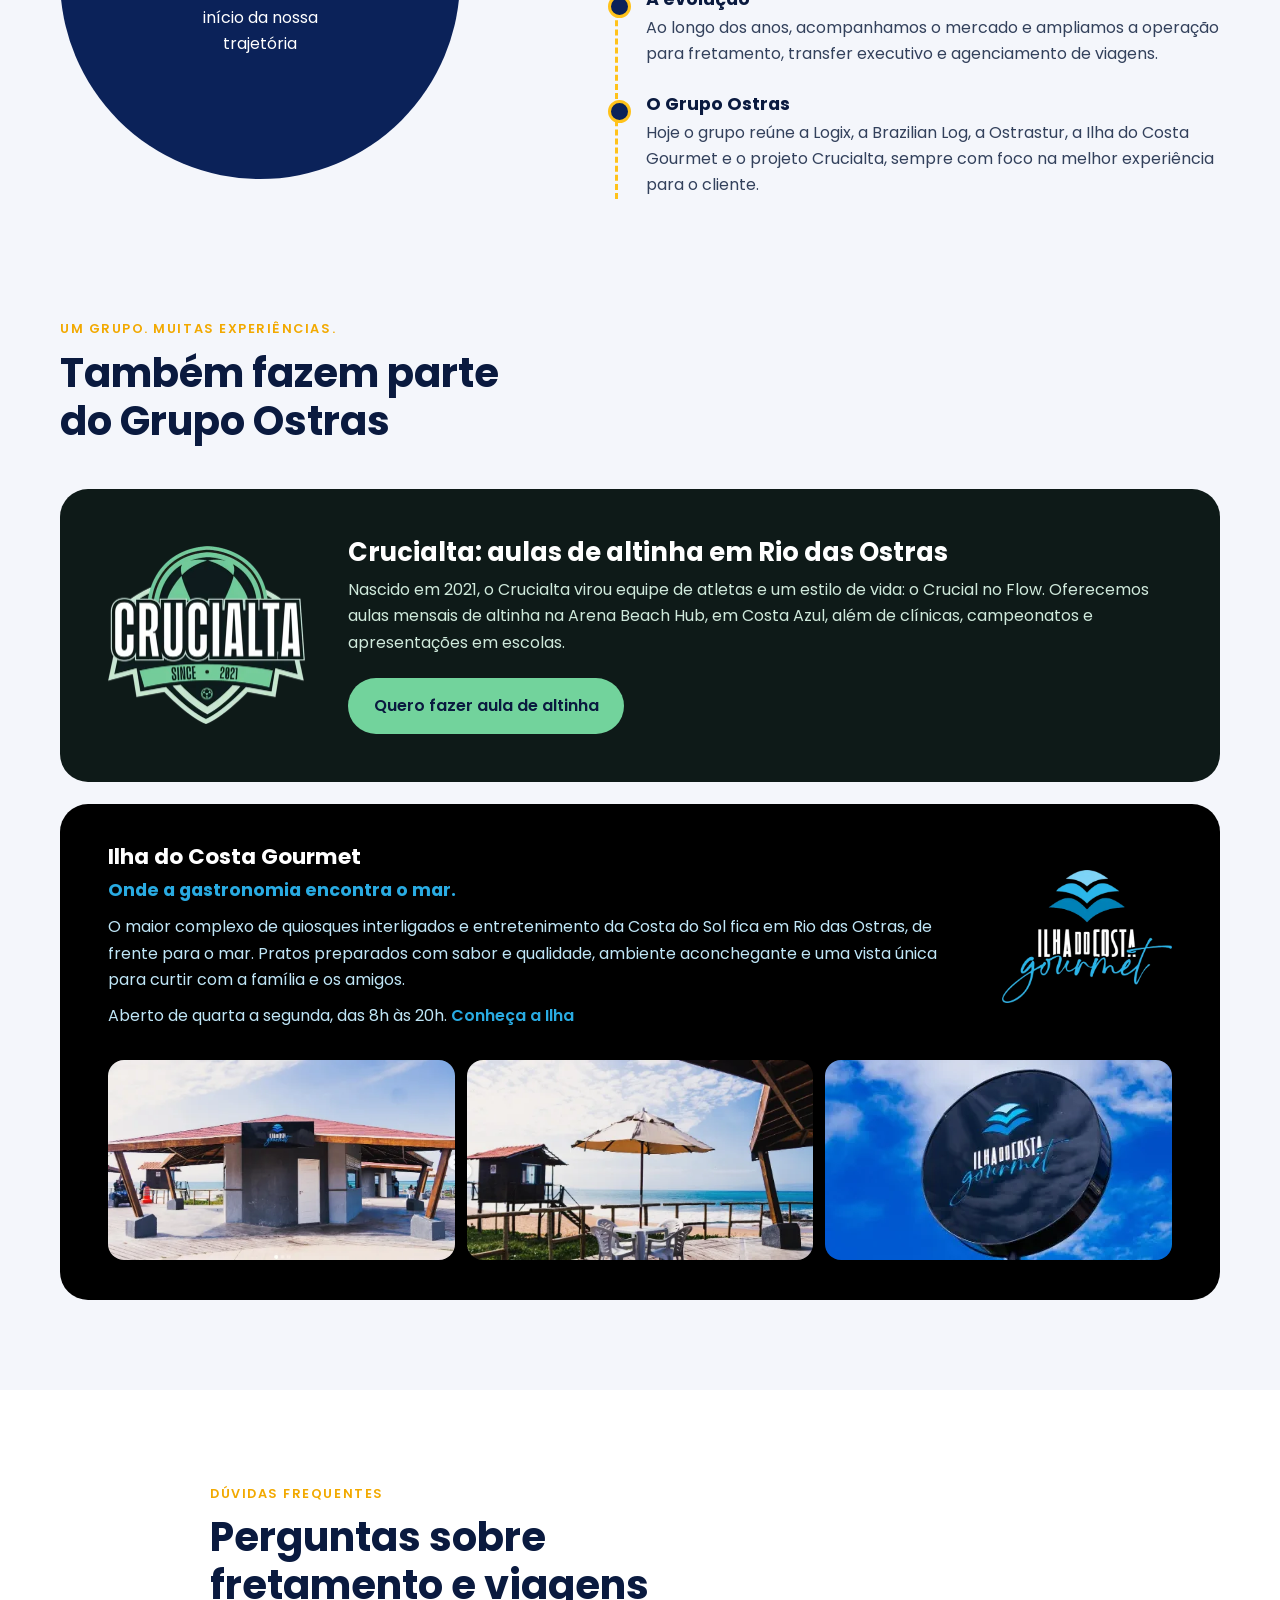
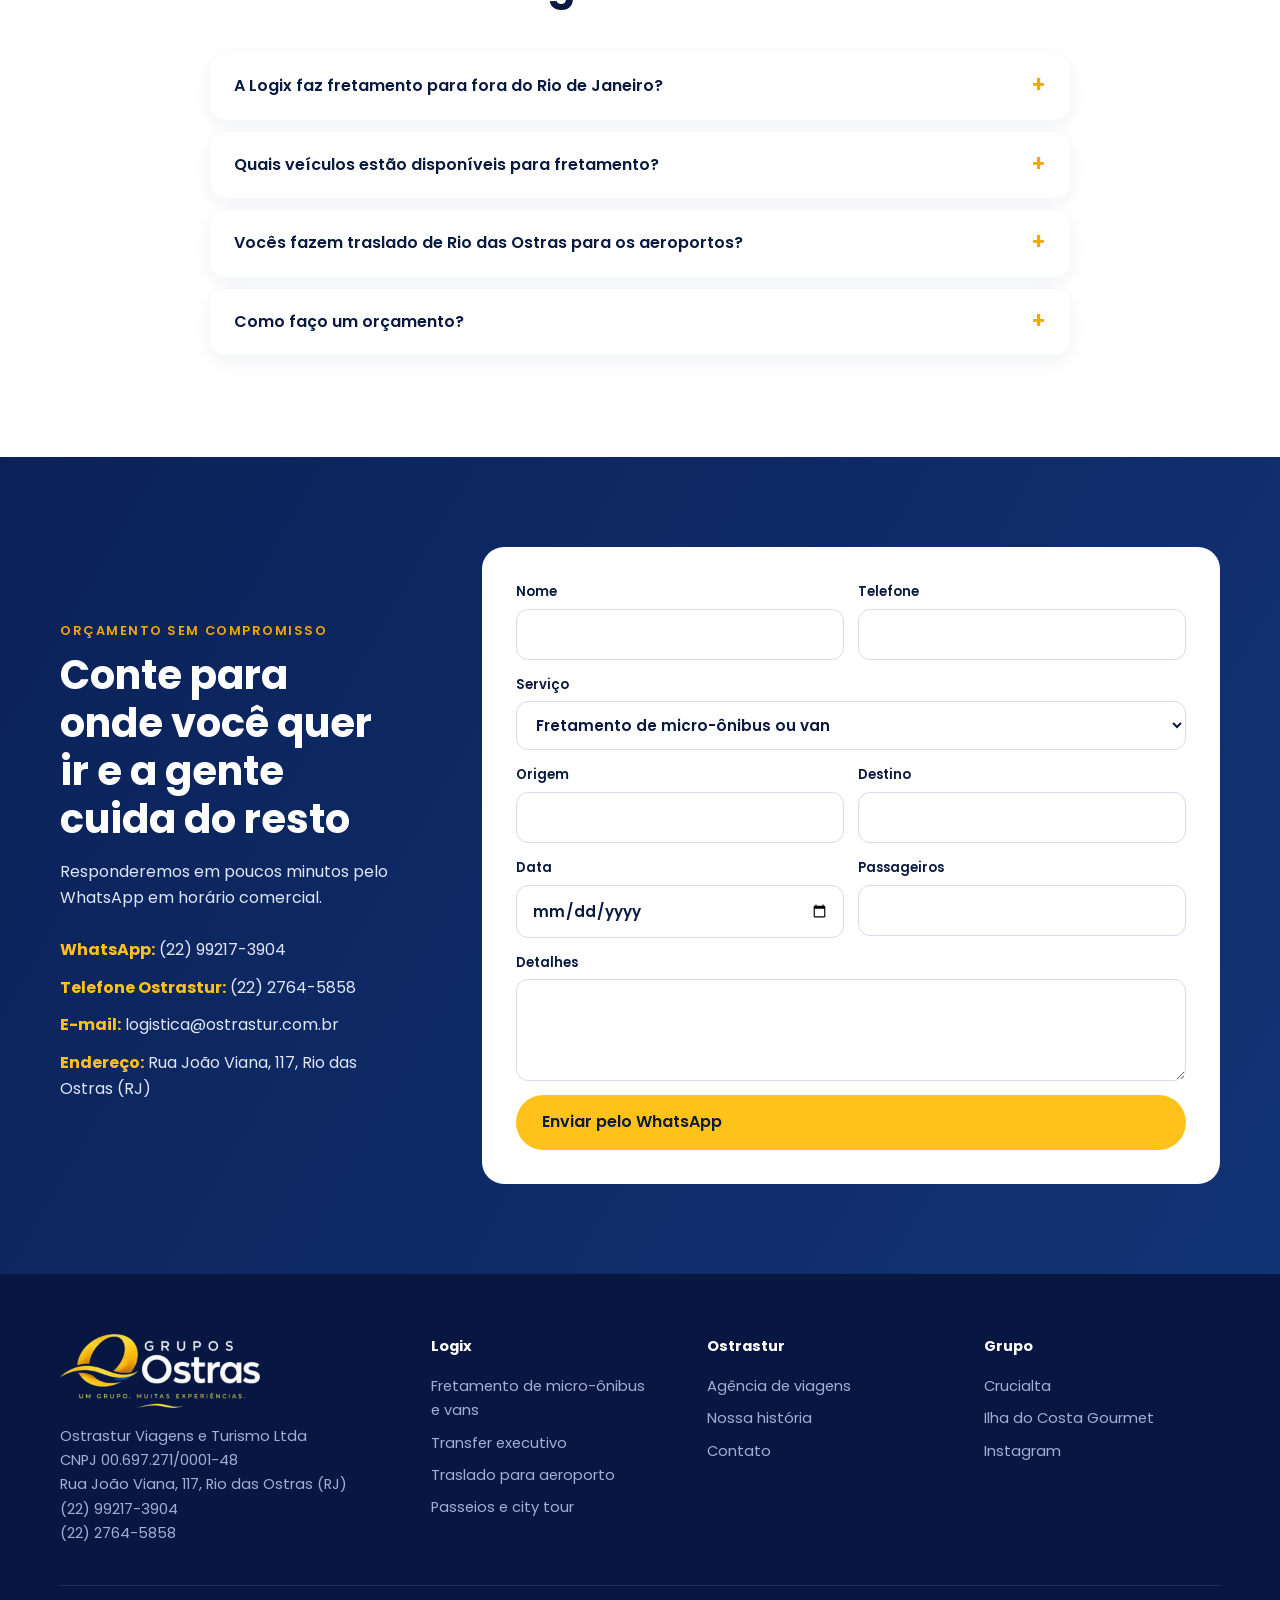
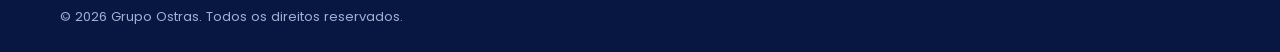
==== commit 772d851e: "Home: texto e galeria da Ilha do Costa Gourmet Co-Authored-By: Claude Opus 5.5 <noreply@anthropic.co" ====
--- a/index.html
+++ b/index.html
@@ -14,7 +14,7 @@
 <link rel="icon" href="img/favicon.png">
 <link rel="preconnect" href="https://fonts.googleapis.com"><link rel="preconnect" href="https://fonts.gstatic.com" crossorigin>
 <link href="https://fonts.googleapis.com/css2?family=Poppins:wght@400;500;600;700&display=swap" rel="stylesheet">
-<link rel="stylesheet" href="style.css?v=20261126">
+<link rel="stylesheet" href="style.css?v=20261126b">
 <script type="application/ld+json">{"@context": "https://schema.org", "@graph": [{"@type": "Organization", "@id": "https://grupoostras.com.br/#org", "name": "Grupo Ostras", "url": "https://grupoostras.com.br/", "logo": "https://grupoostras.com.br/img/grupo.webp"}, {"@type": ["TravelAgency", "LocalBusiness"], "@id": "https://grupoostras.com.br/#ostrastur", "name": "Ostrastur Viagens e Turismo", "telephone": "+55-22-2764-5858", "legalName": "Ostrastur Viagens e Turismo Ltda", "taxID": "00.697.271/0001-48", "foundingDate": "1995", "parentOrganization": {"@id": "https://grupoostras.com.br/#org"}, "telephone": "+55-22-99217-3904", "email": "logistica@ostrastur.com.br", "image": "https://grupoostras.com.br/img/rio.webp", "url": "https://grupoostras.com.br/", "address": {"@type": "PostalAddress", "streetAddress": "Rua João Viana, 117", "addressLocality": "Rio das Ostras", "addressRegion": "RJ", "addressCountry": "BR"}, "areaServed": ["Rio das Ostras", "Região dos Lagos", "Rio de Janeiro", "Brasil"]}, {"@type": "LocalBusiness", "@id": "https://grupoostras.com.br/logix/#business", "name": "Logix Transporte e Fretamento", "parentOrganization": {"@id": "https://grupoostras.com.br/#org"}, "telephone": "+55-22-99217-3904", "url": "https://grupoostras.com.br/logix/", "address": {"@type": "PostalAddress", "streetAddress": "Rua João Viana, 117", "addressLocality": "Rio das Ostras", "addressRegion": "RJ", "addressCountry": "BR"}, "areaServed": [{"@type": "State", "name": "Rio de Janeiro"}, {"@type": "State", "name": "Espírito Santo"}, {"@type": "State", "name": "Minas Gerais"}, {"@type": "State", "name": "São Paulo"}], "hasOfferCatalog": {"@type": "OfferCatalog", "name": "Transporte", "itemListElement": [{"@type": "Offer", "itemOffered": {"@type": "Service", "name": "Fretamento de micro-ônibus e vans"}}, {"@type": "Offer", "itemOffered": {"@type": "Service", "name": "Transfer executivo"}}, {"@type": "Offer", "itemOffered": {"@type": "Service", "name": "Traslado para aeroporto"}}, {"@type": "Offer", "itemOffered": {"@type": "Service", "name": "Passeios e city tours na Região dos Lagos"}}]}}, {"@type": "FAQPage", "mainEntity": [{"@type": "Question", "name": "A Logix faz fretamento para fora do Rio de Janeiro?", "acceptedAnswer": {"@type": "Answer", "text": "Sim. A Logix atende toda a Região Sudeste: Rio de Janeiro, Espírito Santo, Minas Gerais e São Paulo."}}, {"@type": "Question", "name": "Quais veículos estão disponíveis para fretamento?", "acceptedAnswer": {"@type": "Answer", "text": "A frota própria conta com micro-ônibus, vans, carros executivos e a jardineira para passeios turísticos. O veículo é definido conforme o número de passageiros e o roteiro."}}, {"@type": "Question", "name": "Vocês fazem traslado de Rio das Ostras para os aeroportos?", "acceptedAnswer": {"@type": "Answer", "text": "Sim. O traslado in-out atende os aeroportos do estado do Rio de Janeiro, com horário agendado."}}, {"@type": "Question", "name": "Como faço um orçamento?", "acceptedAnswer": {"@type": "Answer", "text": "Preencha o formulário desta página ou chame no WhatsApp (22) 99217-3904 com origem, destino, data e número de passageiros."}}]}]}</script>
 </head>
 <body class="">
@@ -169,9 +169,16 @@
   <div class="ilha">
    <div>
     <h3>Ilha do Costa&nbsp;Gourmet</h3>
-    <p>O maior complexo de quiosques interligados e entretenimento da Costa do Sol, em Rio das Ostras. Aberto de quarta a segunda, das 8h às 20h. <a href="ilha-do-costa/">Conheça a Ilha</a></p>
+    <p class="ilha-lead">Onde a gastronomia encontra o&nbsp;mar.</p>
+    <p>O maior complexo de quiosques interligados e entretenimento da Costa do Sol fica em Rio das Ostras, de frente para o mar. Pratos preparados com sabor e qualidade, ambiente aconchegante e uma vista única para curtir com a família e os&nbsp;amigos.</p>
+    <p>Aberto de quarta a segunda, das 8h&nbsp;às&nbsp;20h. <a href="ilha-do-costa/">Conheça a Ilha</a></p>
    </div>
    <img src="img/ilha.webp" alt="Logo da Ilha do Costa Gourmet" width="500" height="393" loading="lazy">
+   <div class="ilha-gal">
+    <img src="img/ilha-quiosque.webp" alt="Quiosque da Ilha do Costa Gourmet de frente para a praia em Rio das Ostras" width="585" height="319" loading="lazy">
+    <img src="img/ilha-mar.webp" alt="Mesa com guarda-sol e vista para o mar na Ilha do Costa Gourmet" width="518" height="294" loading="lazy">
+    <img src="img/ilha-placa.webp" alt="Placa da Ilha do Costa Gourmet com céu azul" width="347" height="273" loading="lazy">
+   </div>
   </div>
  </div>
 </section>
--- a/style.css
+++ b/style.css
@@ -100,6 +100,10 @@
 .ilha img{width:170px;height:auto}
 .ilha h3{color:#fff;font-size:1.35rem;margin-bottom:.4rem}
 .ilha a{color:var(--cyan);font-weight:600}
+.ilha p+p{margin-top:.6rem}
+.ilha .ilha-lead{color:var(--cyan);font-weight:700;font-size:1.1rem}
+.ilha-gal{grid-column:1/-1;display:grid;grid-template-columns:repeat(3,1fr);gap:12px}
+.ilha .ilha-gal img{width:100%;height:200px;object-fit:cover;border-radius:16px}
 
 /* faq */
 .faq details{background:#fff;border-radius:16px;margin-bottom:12px;box-shadow:0 6px 20px rgba(11,34,89,.06)}
@@ -148,6 +152,7 @@
 .g4,.g3,.g2,.m5,.fgrid,form{grid-template-columns:1fr}
 .trust{flex-direction:column;width:100%}.trust div+div{border-left:0;border-top:2px dashed var(--gold)}
 .crucial,.ilha{grid-template-columns:1fr;padding:32px}
+.ilha-gal{grid-template-columns:1fr 1fr}.ilha .ilha-gal img{height:150px}.ilha .ilha-gal img:last-child{display:none}
 }
 
 /* páginas internas */
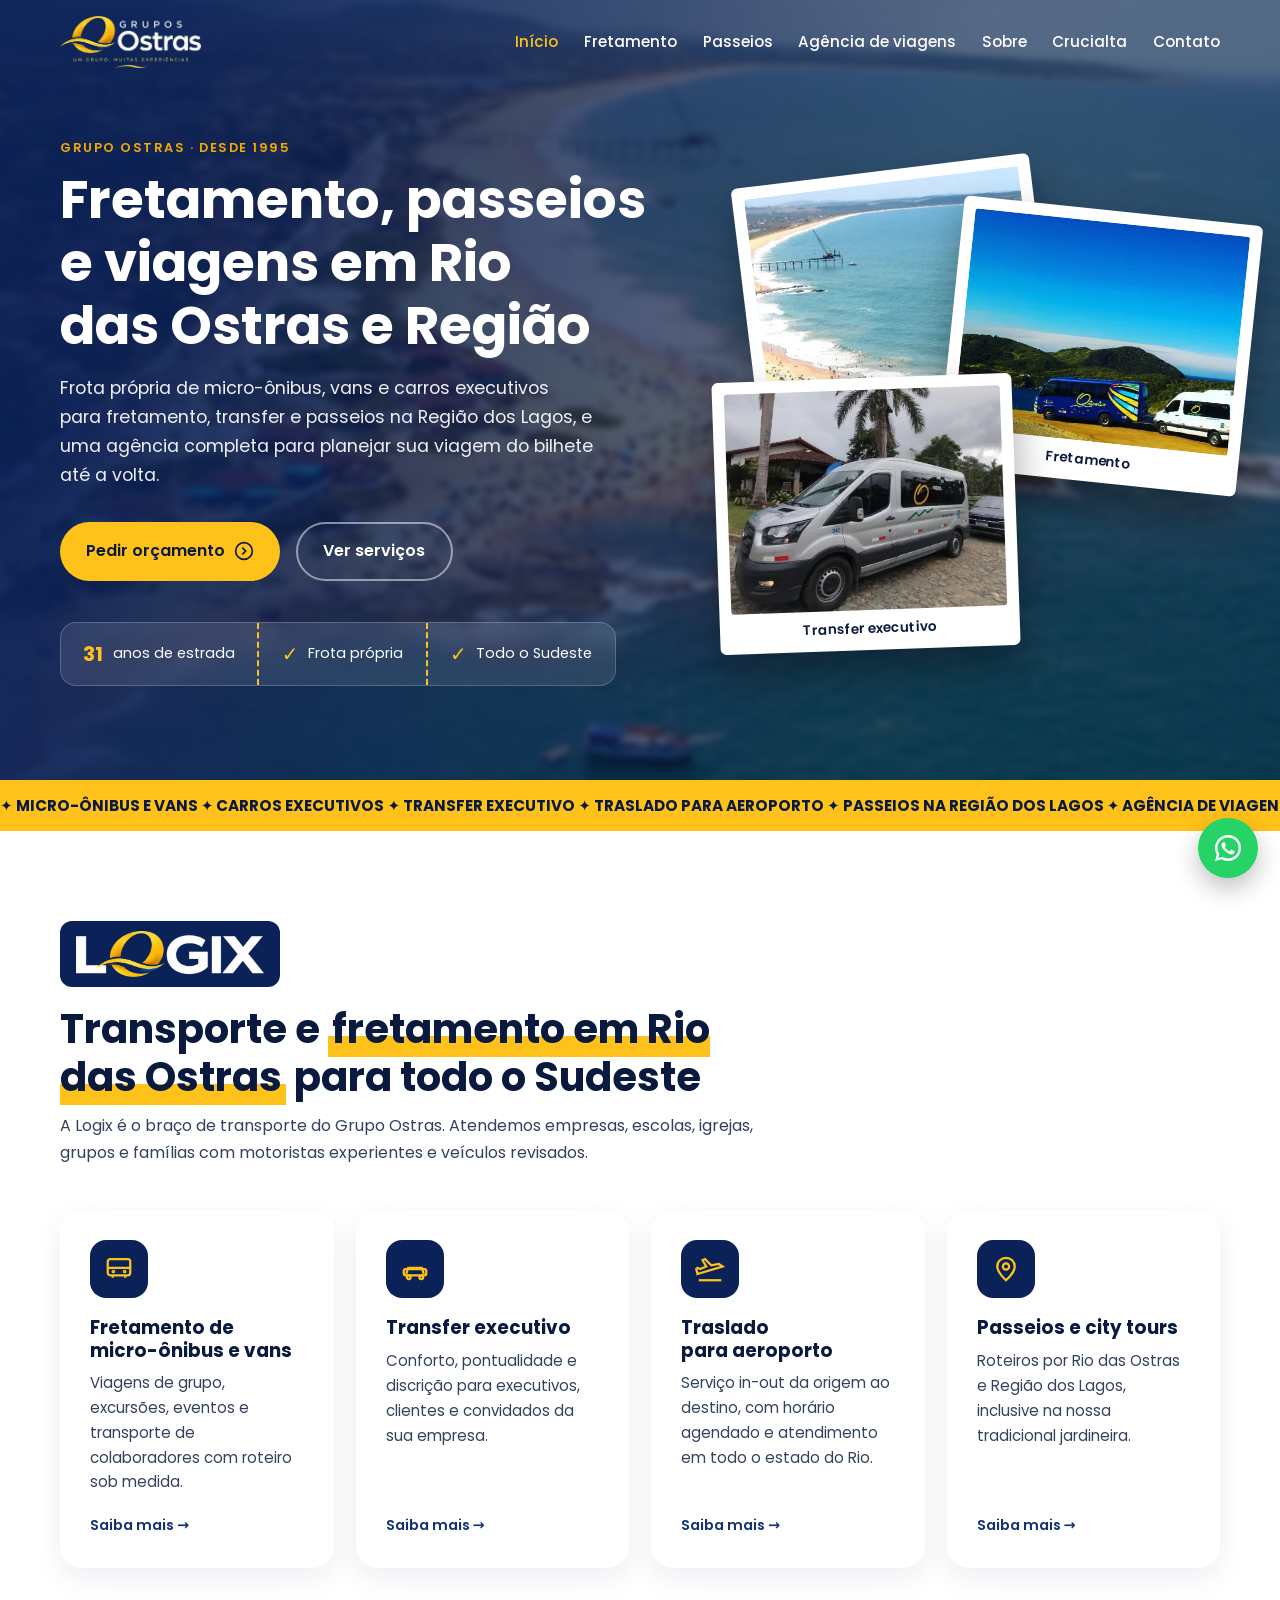
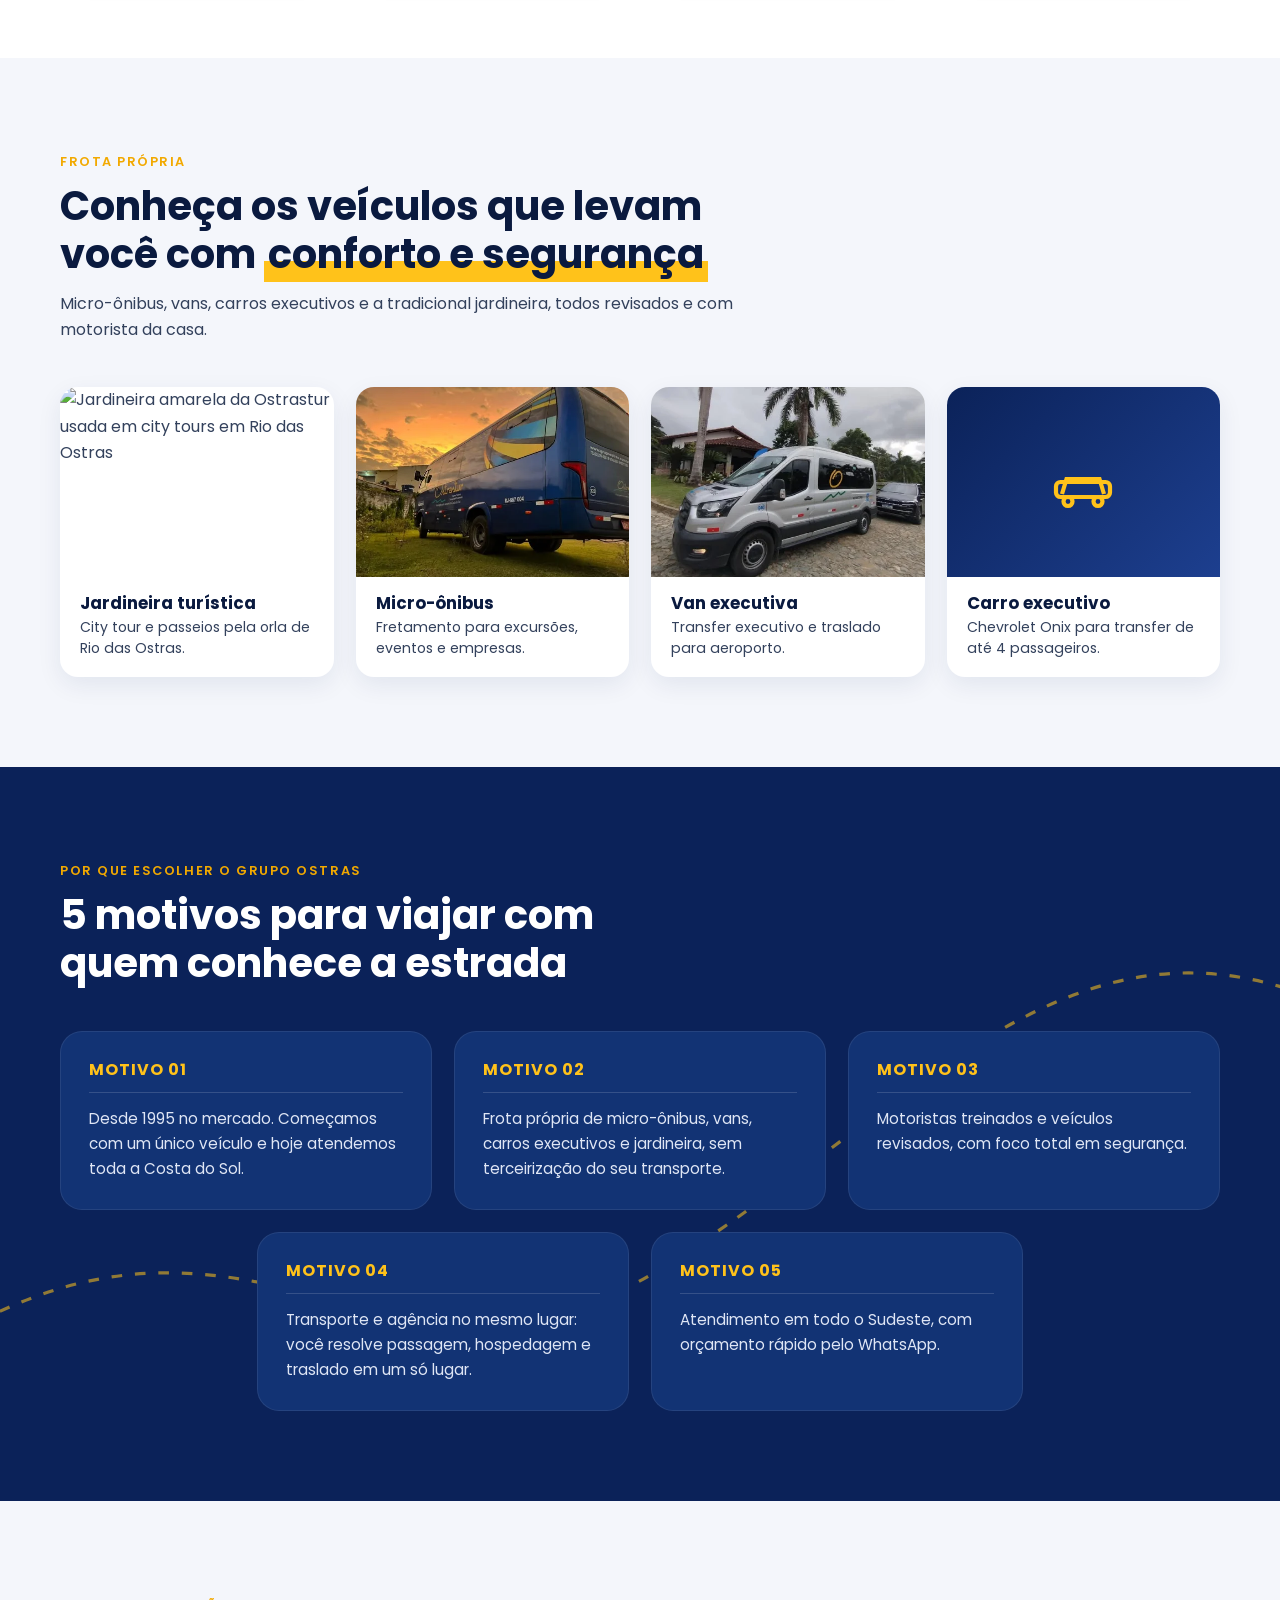
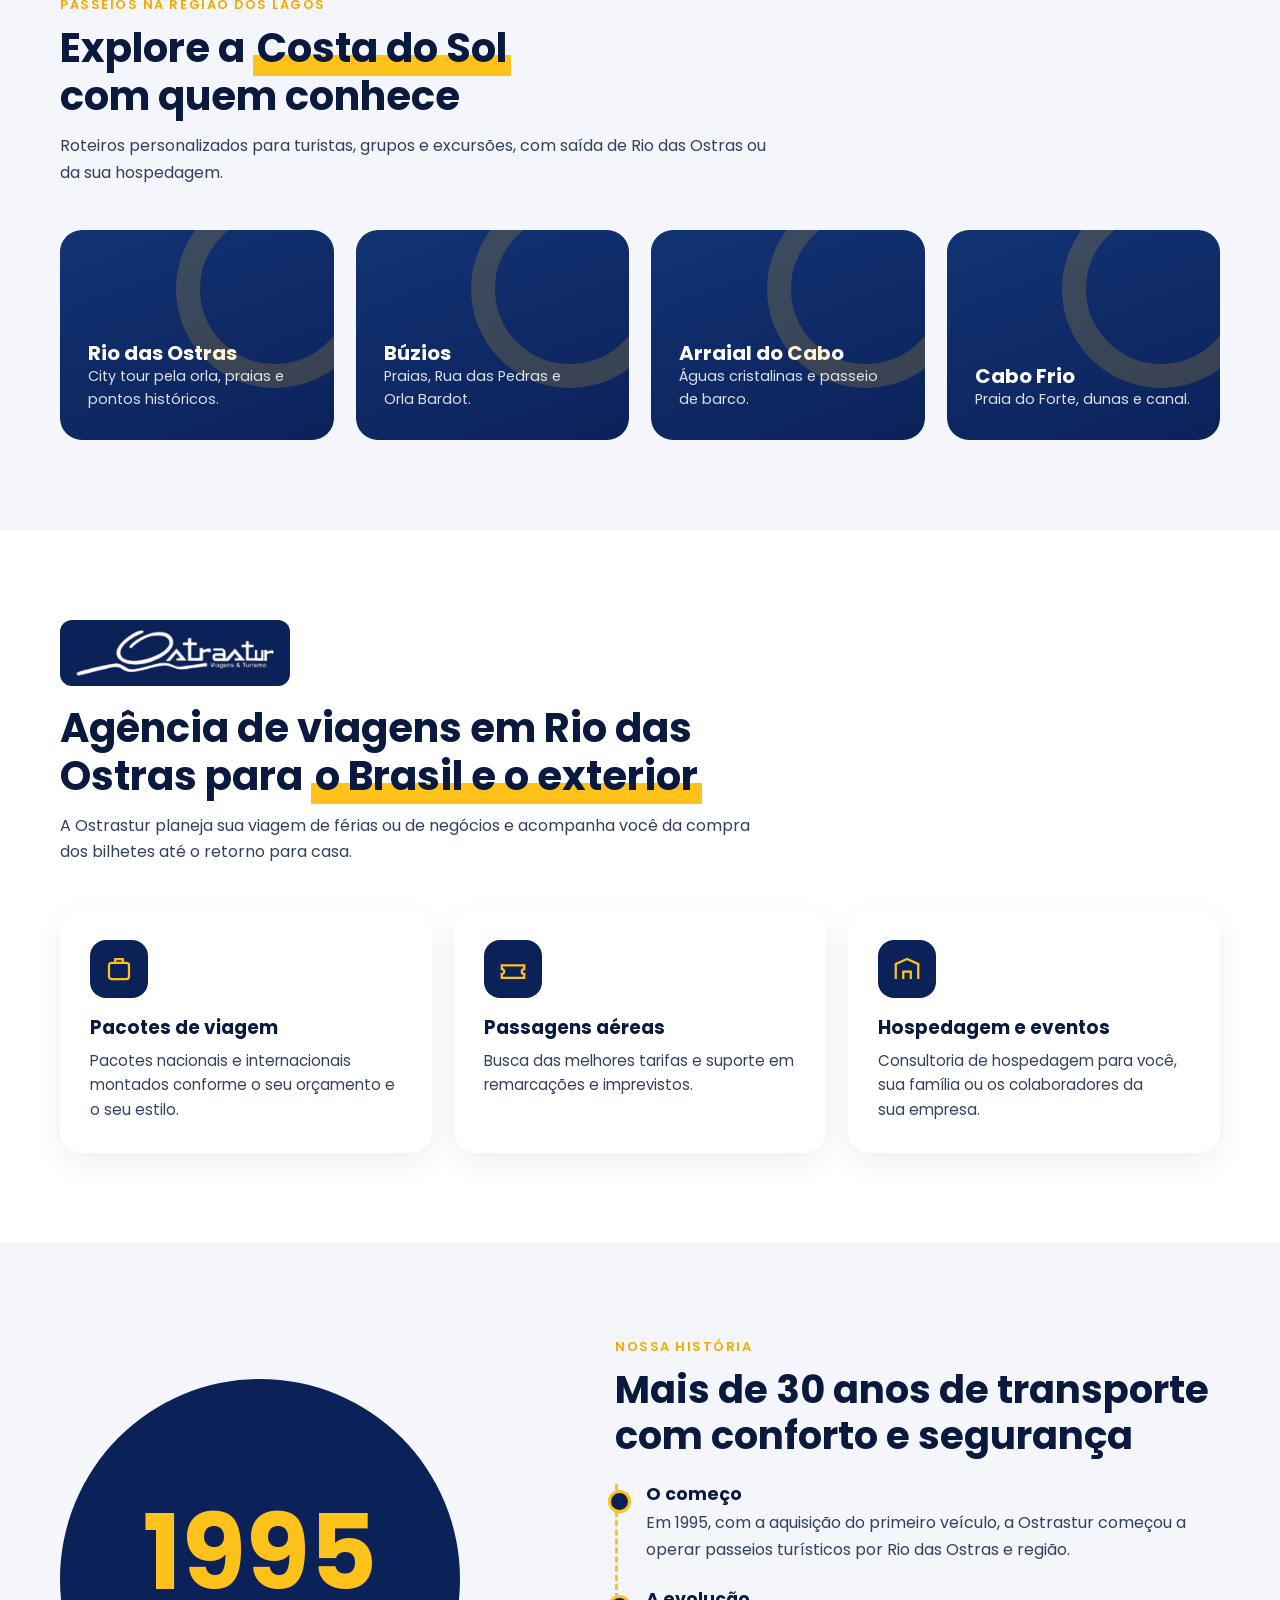
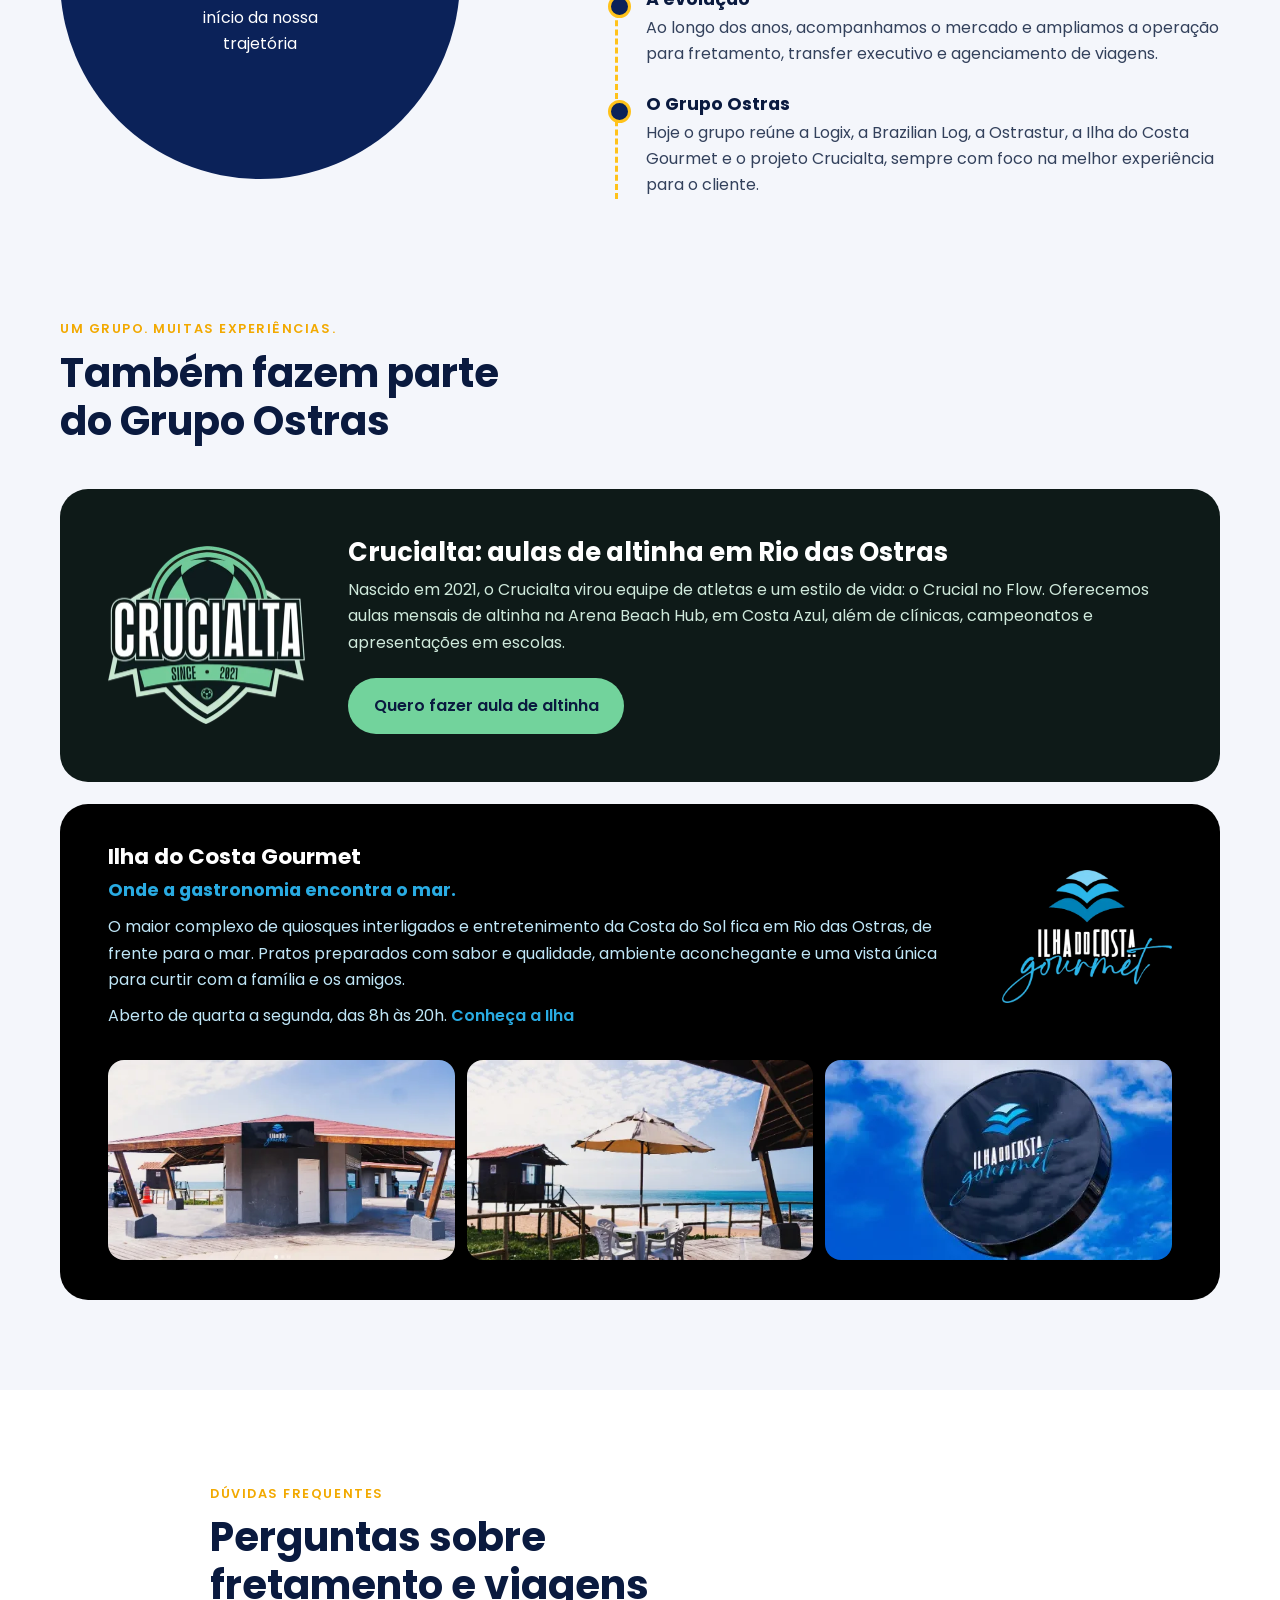
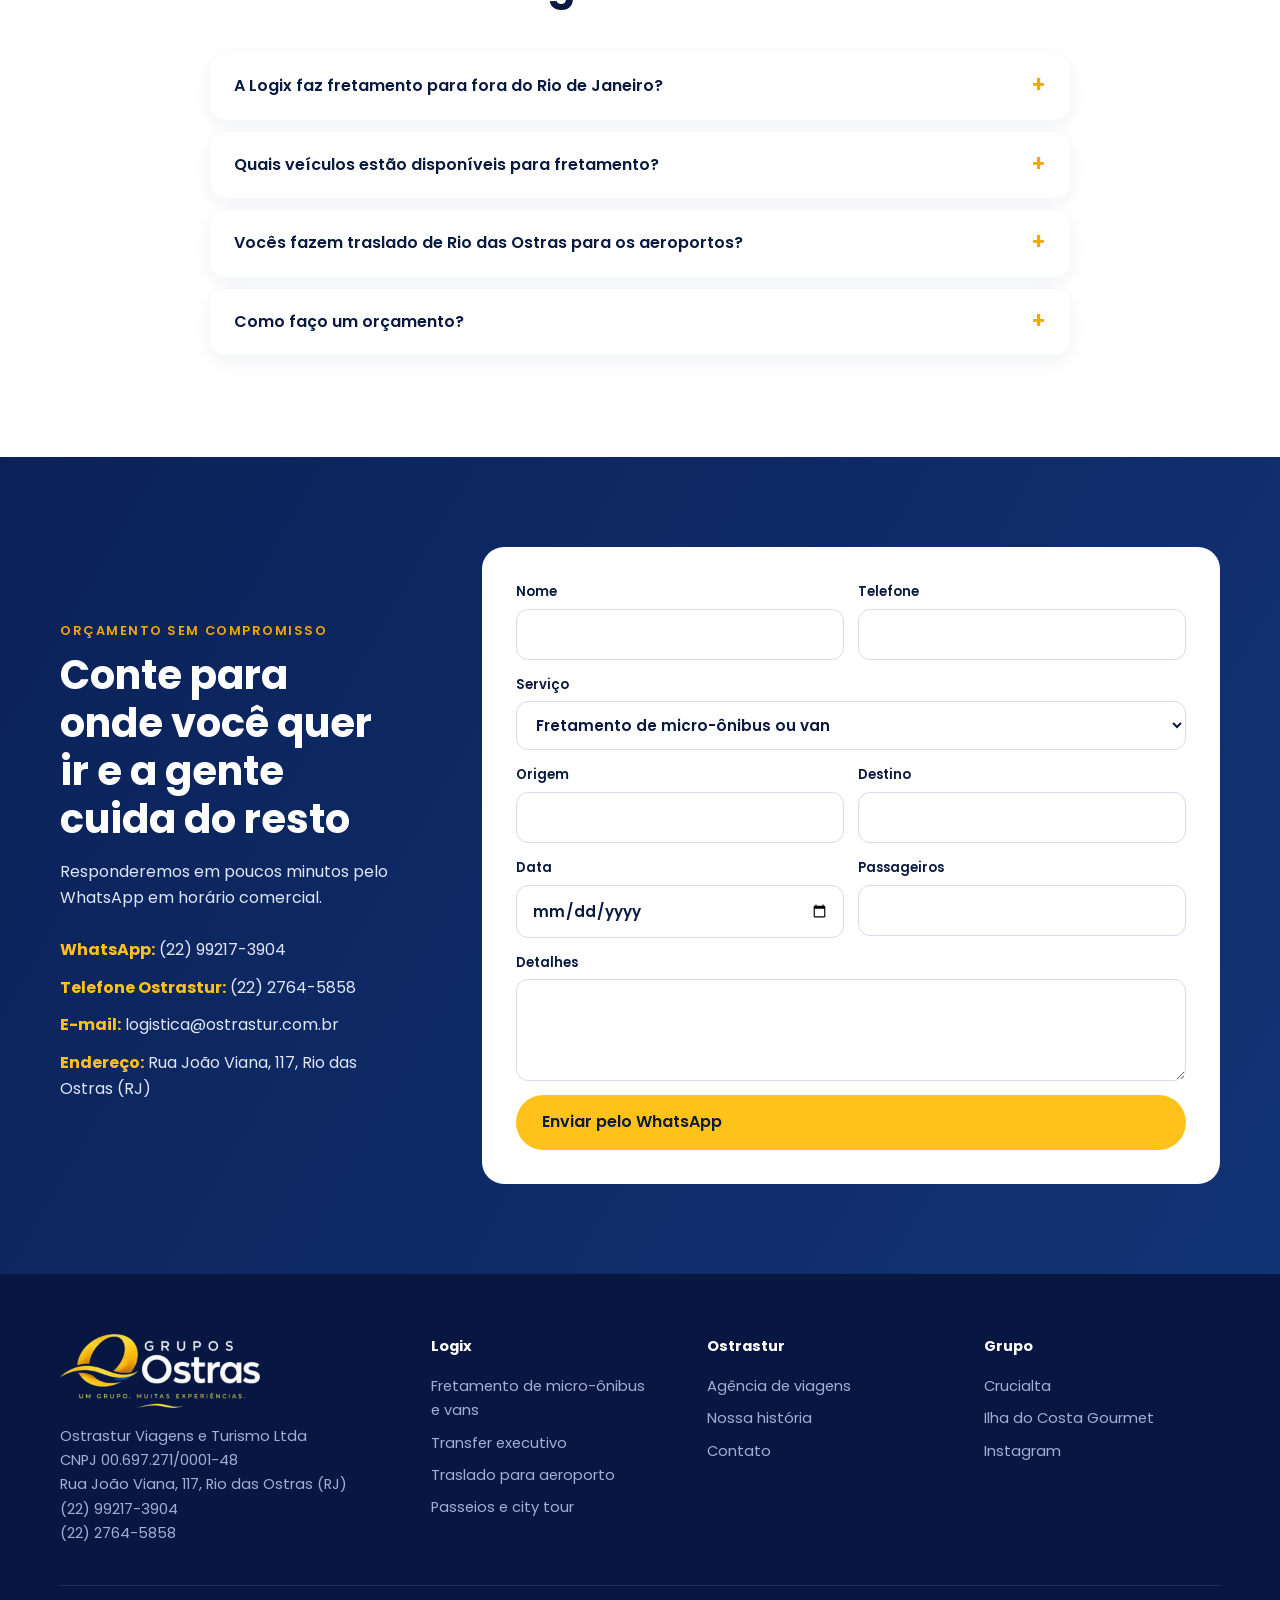
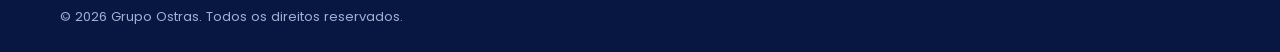
==== commit af3228f4: "Fotos novas da frota: Home, polaroides do topo e página de fretamento Co-Authored-By: Claude Opus 5." ====
--- a/index.html
+++ b/index.html
@@ -14,7 +14,7 @@
 <link rel="icon" href="img/favicon.png">
 <link rel="preconnect" href="https://fonts.googleapis.com"><link rel="preconnect" href="https://fonts.gstatic.com" crossorigin>
 <link href="https://fonts.googleapis.com/css2?family=Poppins:wght@400;500;600;700&display=swap" rel="stylesheet">
-<link rel="stylesheet" href="style.css?v=20261126b">
+<link rel="stylesheet" href="style.css?v=20261126c">
 <script type="application/ld+json">{"@context": "https://schema.org", "@graph": [{"@type": "Organization", "@id": "https://grupoostras.com.br/#org", "name": "Grupo Ostras", "url": "https://grupoostras.com.br/", "logo": "https://grupoostras.com.br/img/grupo.webp"}, {"@type": ["TravelAgency", "LocalBusiness"], "@id": "https://grupoostras.com.br/#ostrastur", "name": "Ostrastur Viagens e Turismo", "telephone": "+55-22-2764-5858", "legalName": "Ostrastur Viagens e Turismo Ltda", "taxID": "00.697.271/0001-48", "foundingDate": "1995", "parentOrganization": {"@id": "https://grupoostras.com.br/#org"}, "telephone": "+55-22-99217-3904", "email": "logistica@ostrastur.com.br", "image": "https://grupoostras.com.br/img/rio.webp", "url": "https://grupoostras.com.br/", "address": {"@type": "PostalAddress", "streetAddress": "Rua João Viana, 117", "addressLocality": "Rio das Ostras", "addressRegion": "RJ", "addressCountry": "BR"}, "areaServed": ["Rio das Ostras", "Região dos Lagos", "Rio de Janeiro", "Brasil"]}, {"@type": "LocalBusiness", "@id": "https://grupoostras.com.br/logix/#business", "name": "Logix Transporte e Fretamento", "parentOrganization": {"@id": "https://grupoostras.com.br/#org"}, "telephone": "+55-22-99217-3904", "url": "https://grupoostras.com.br/logix/", "address": {"@type": "PostalAddress", "streetAddress": "Rua João Viana, 117", "addressLocality": "Rio das Ostras", "addressRegion": "RJ", "addressCountry": "BR"}, "areaServed": [{"@type": "State", "name": "Rio de Janeiro"}, {"@type": "State", "name": "Espírito Santo"}, {"@type": "State", "name": "Minas Gerais"}, {"@type": "State", "name": "São Paulo"}], "hasOfferCatalog": {"@type": "OfferCatalog", "name": "Transporte", "itemListElement": [{"@type": "Offer", "itemOffered": {"@type": "Service", "name": "Fretamento de micro-ônibus e vans"}}, {"@type": "Offer", "itemOffered": {"@type": "Service", "name": "Transfer executivo"}}, {"@type": "Offer", "itemOffered": {"@type": "Service", "name": "Traslado para aeroporto"}}, {"@type": "Offer", "itemOffered": {"@type": "Service", "name": "Passeios e city tours na Região dos Lagos"}}]}}, {"@type": "FAQPage", "mainEntity": [{"@type": "Question", "name": "A Logix faz fretamento para fora do Rio de Janeiro?", "acceptedAnswer": {"@type": "Answer", "text": "Sim. A Logix atende toda a Região Sudeste: Rio de Janeiro, Espírito Santo, Minas Gerais e São Paulo."}}, {"@type": "Question", "name": "Quais veículos estão disponíveis para fretamento?", "acceptedAnswer": {"@type": "Answer", "text": "A frota própria conta com micro-ônibus, vans, carros executivos e a jardineira para passeios turísticos. O veículo é definido conforme o número de passageiros e o roteiro."}}, {"@type": "Question", "name": "Vocês fazem traslado de Rio das Ostras para os aeroportos?", "acceptedAnswer": {"@type": "Answer", "text": "Sim. O traslado in-out atende os aeroportos do estado do Rio de Janeiro, com horário agendado."}}, {"@type": "Question", "name": "Como faço um orçamento?", "acceptedAnswer": {"@type": "Answer", "text": "Preencha o formulário desta página ou chame no WhatsApp (22) 99217-3904 com origem, destino, data e número de passageiros."}}]}]}</script>
 </head>
 <body class="">
@@ -39,8 +39,8 @@
   </div>
   <div class="polas" aria-hidden="true">
    <div class="pola p1"><div></div><span>Orla de Rio das Ostras</span></div>
-   <div class="pola p2"><div style="background:url(https://storage.googleapis.com/wzukusers/user-32257345/images/5d656904bf168Bmt1Ka2/2_d800.png) 45% 0/150% auto"></div><span>Fretamento</span></div>
-   <div class="pola p3"><div style="background:url(https://storage.googleapis.com/wzukusers/user-32257345/images/5d65662040c6cDwqwJhC/transfer_d800.png) 45% 0/150% auto"></div><span>Transfer executivo</span></div>
+   <div class="pola p2"><div style="background:url(img/frota-micro-e-van.webp) center/cover"></div><span>Fretamento</span></div>
+   <div class="pola p3"><div style="background:url(img/frota-van.webp) center/cover"></div><span>Transfer executivo</span></div>
   </div>
  </div>
 </section>
@@ -88,8 +88,8 @@
 <section class="fleet-sec"><div class="wrap"><div class="sec-h"><span class="tag">Frota própria</span><h2>Conheça os veículos que levam você com <span class="hl">conforto e&nbsp;segurança</span></h2><p>Micro-ônibus, vans, carros executivos e a tradicional jardineira, todos revisados e com motorista da casa.</p></div>
 <div class="grid g4">
 <figure class="fleet"><img src="https://storage.googleapis.com/wzukusers/user-32257345/images/5d656b32526d8cYjZYfi/3_d800.png" alt="Jardineira amarela da Ostrastur usada em city tours em Rio das Ostras" width="800" height="680" loading="lazy"><figcaption><h3>Jardineira&nbsp;turística</h3><p>City tour e passeios pela orla de Rio das Ostras.</p></figcaption></figure>
-<figure class="fleet"><img src="https://storage.googleapis.com/wzukusers/user-32257345/images/5d656904bf168Bmt1Ka2/2_d800.png" alt="Micro-ônibus de fretamento da Ostrastur em rodovia" width="800" height="797" loading="lazy"><figcaption><h3>Micro-ônibus</h3><p>Fretamento para excursões, eventos e empresas.</p></figcaption></figure>
-<figure class="fleet"><img src="https://storage.googleapis.com/wzukusers/user-32257345/images/5d65662040c6cDwqwJhC/transfer_d800.png" alt="Van executiva da Ostrastur com motorista uniformizado" width="800" height="601" loading="lazy"><figcaption><h3>Van&nbsp;executiva</h3><p>Transfer executivo e traslado para aeroporto.</p></figcaption></figure>
+<figure class="fleet"><img src="img/frota-micro-onibus.webp" alt="Micro-ônibus azul da Ostrastur para fretamento em Rio das Ostras" width="552" height="379" loading="lazy"><figcaption><h3>Micro-ônibus</h3><p>Fretamento para excursões, eventos e empresas.</p></figcaption></figure>
+<figure class="fleet"><img src="img/frota-van.webp" alt="Van executiva prata da Logix para transfer e traslado" width="537" height="344" loading="lazy"><figcaption><h3>Van&nbsp;executiva</h3><p>Transfer executivo e traslado para aeroporto.</p></figcaption></figure>
 <figure class="fleet"><div class="fleet-ph" role="img" aria-label="Carro executivo Chevrolet Onix da Logix"><svg viewBox="0 0 24 24"><path d="M5 16l1.5-5h11L19 16"/><rect x="3" y="12" width="18" height="5" rx="1.5"/><circle cx="7" cy="18.5" r="1.5"/><circle cx="17" cy="18.5" r="1.5"/></svg></div><figcaption><h3>Carro&nbsp;executivo</h3><p>Chevrolet Onix para transfer de até 4 passageiros.</p></figcaption></figure>
 </div></div></section>
 <section class="motivos">
--- a/style.css
+++ b/style.css
@@ -204,3 +204,5 @@
 .fleet figcaption{padding:16px 20px 18px}
 .fleet h3{font-size:1.05rem;margin-bottom:.2rem}
 .fleet p{font-size:.88rem;line-height:1.5}
+
+.prose-img{width:100%;height:auto;border-radius:18px;margin:1.2rem 0}
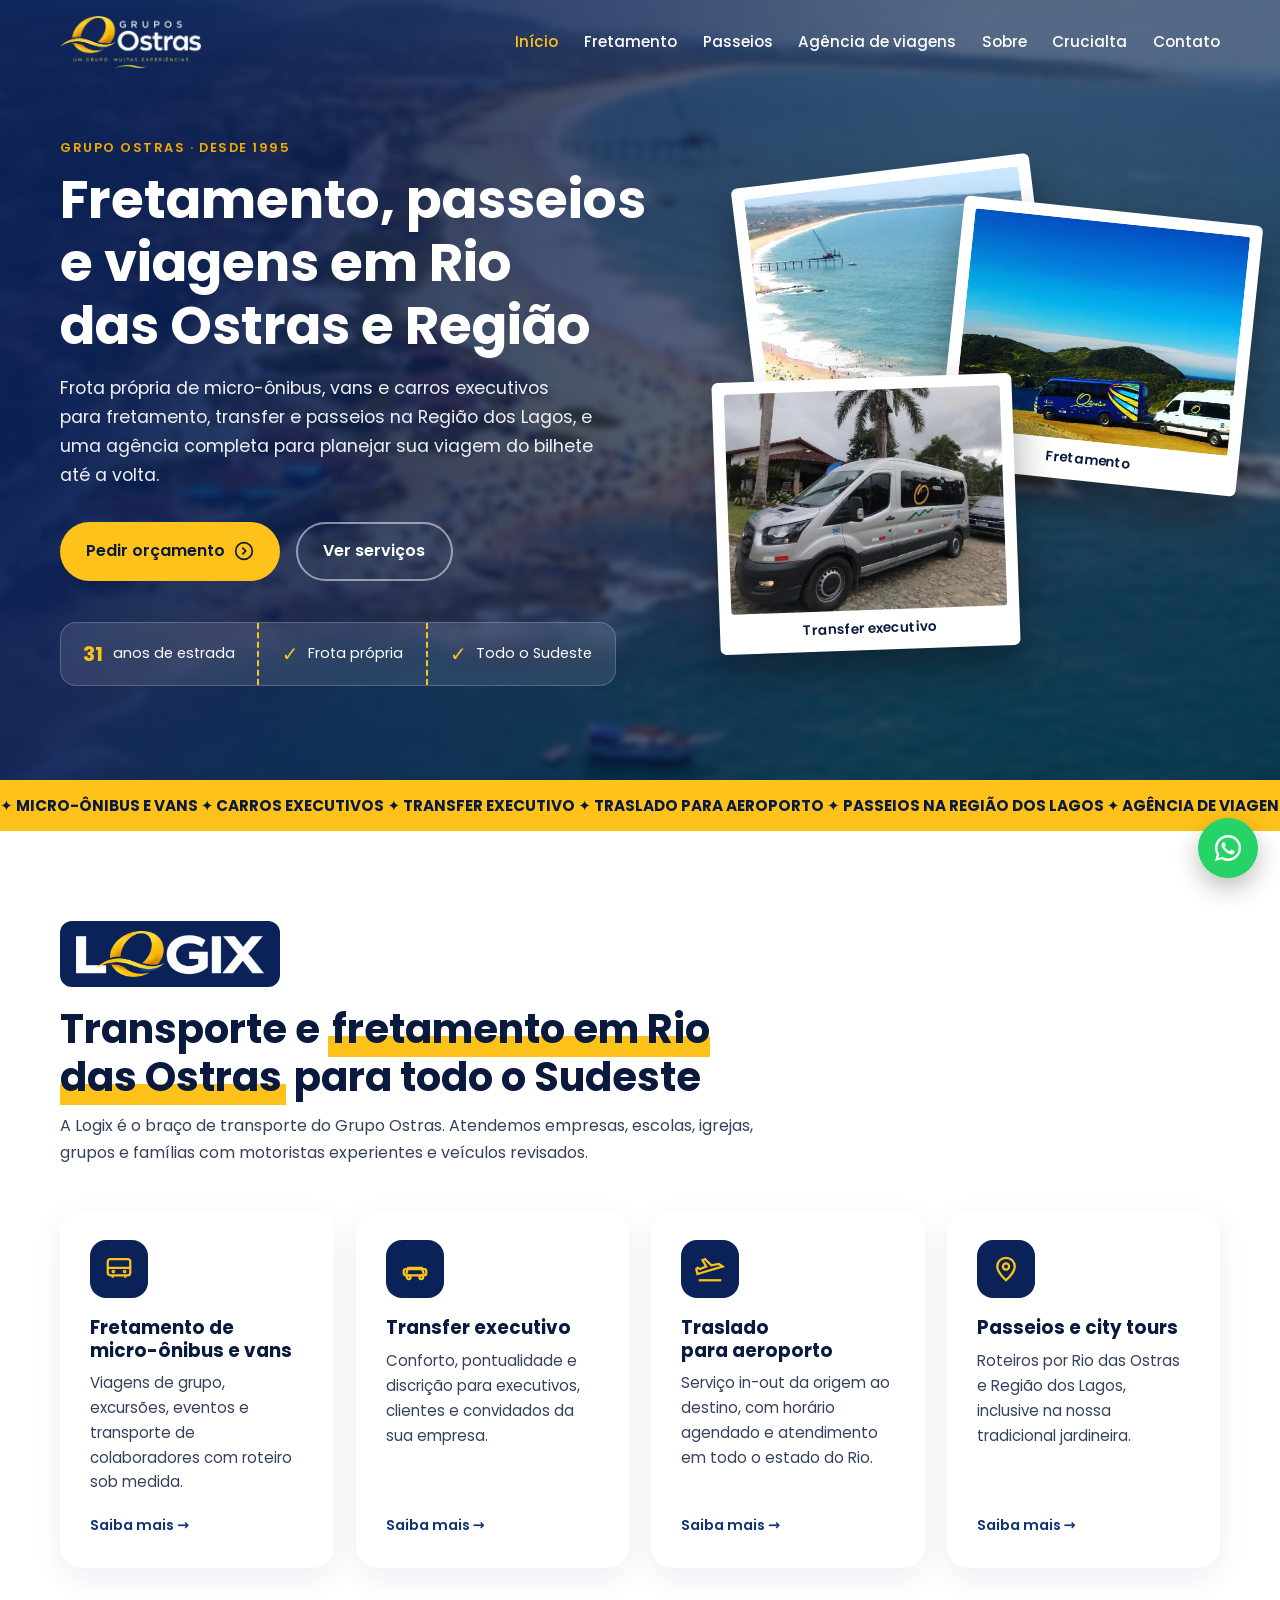
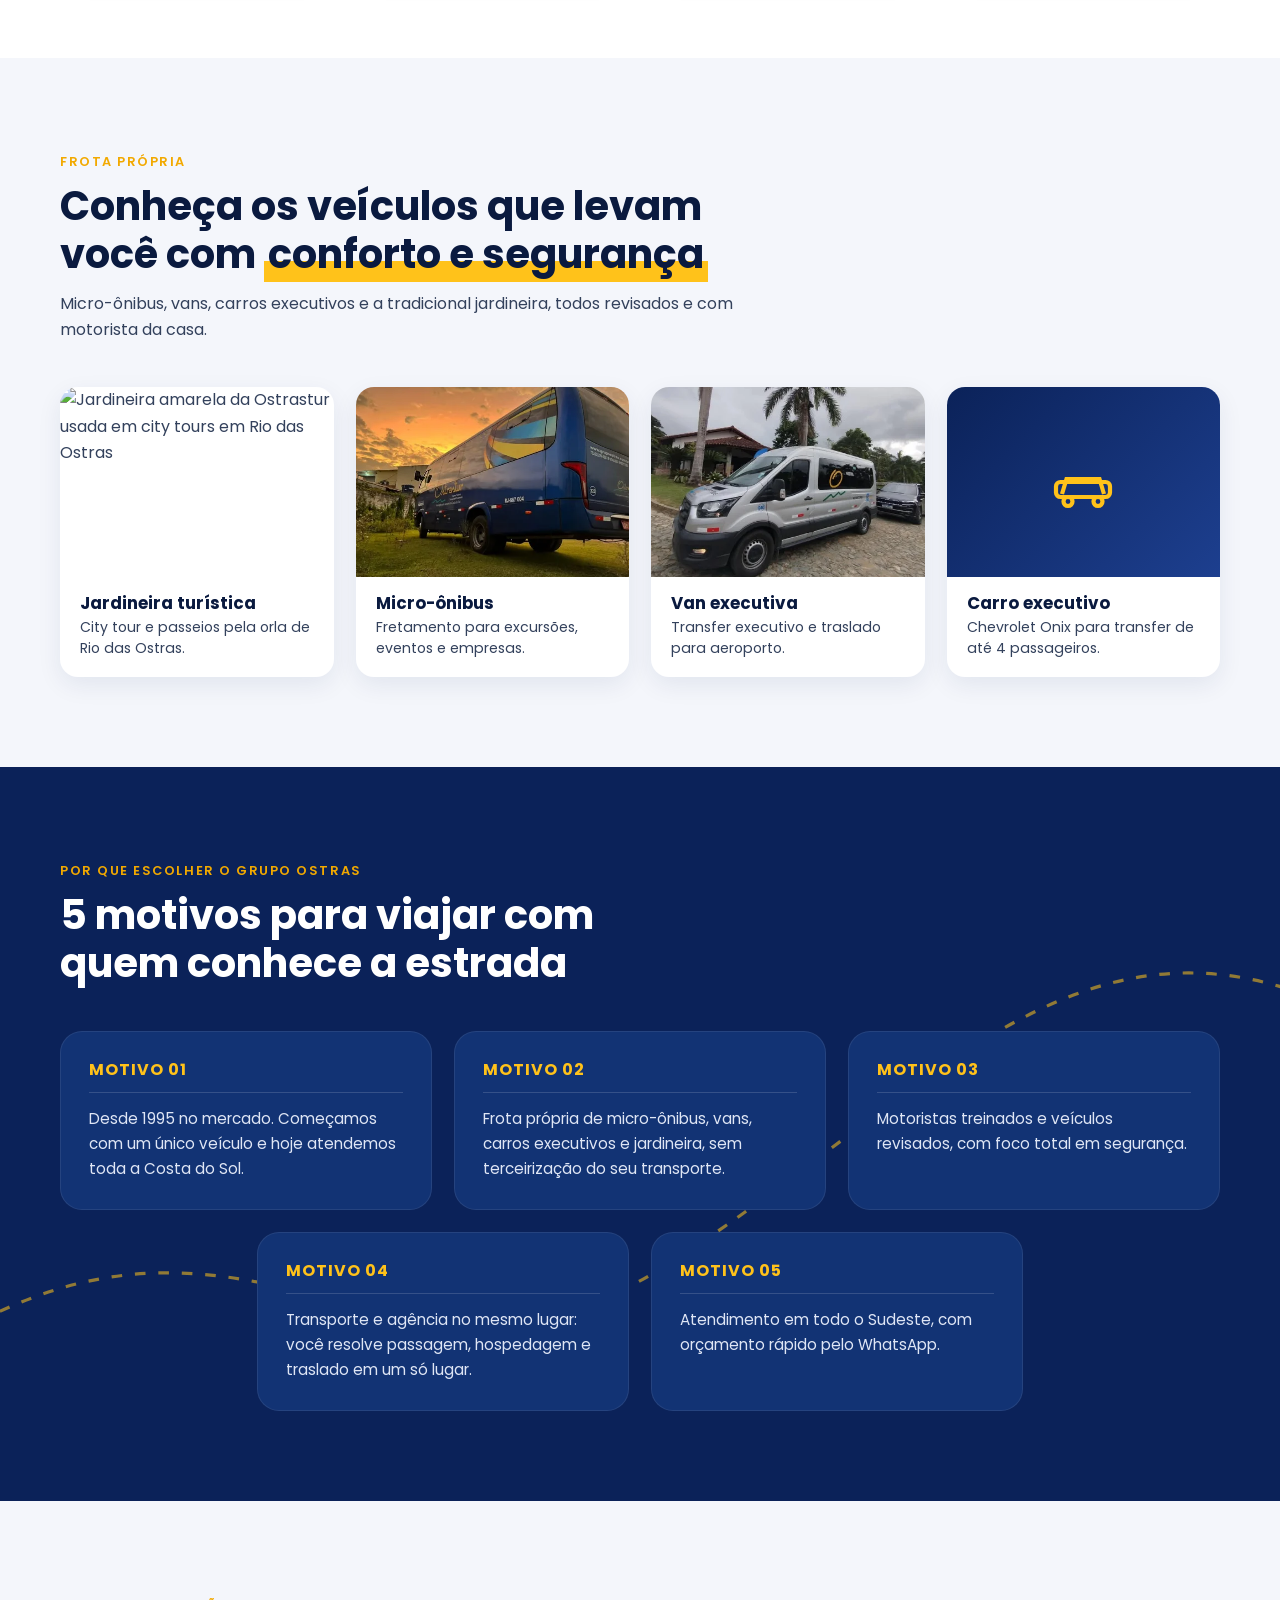
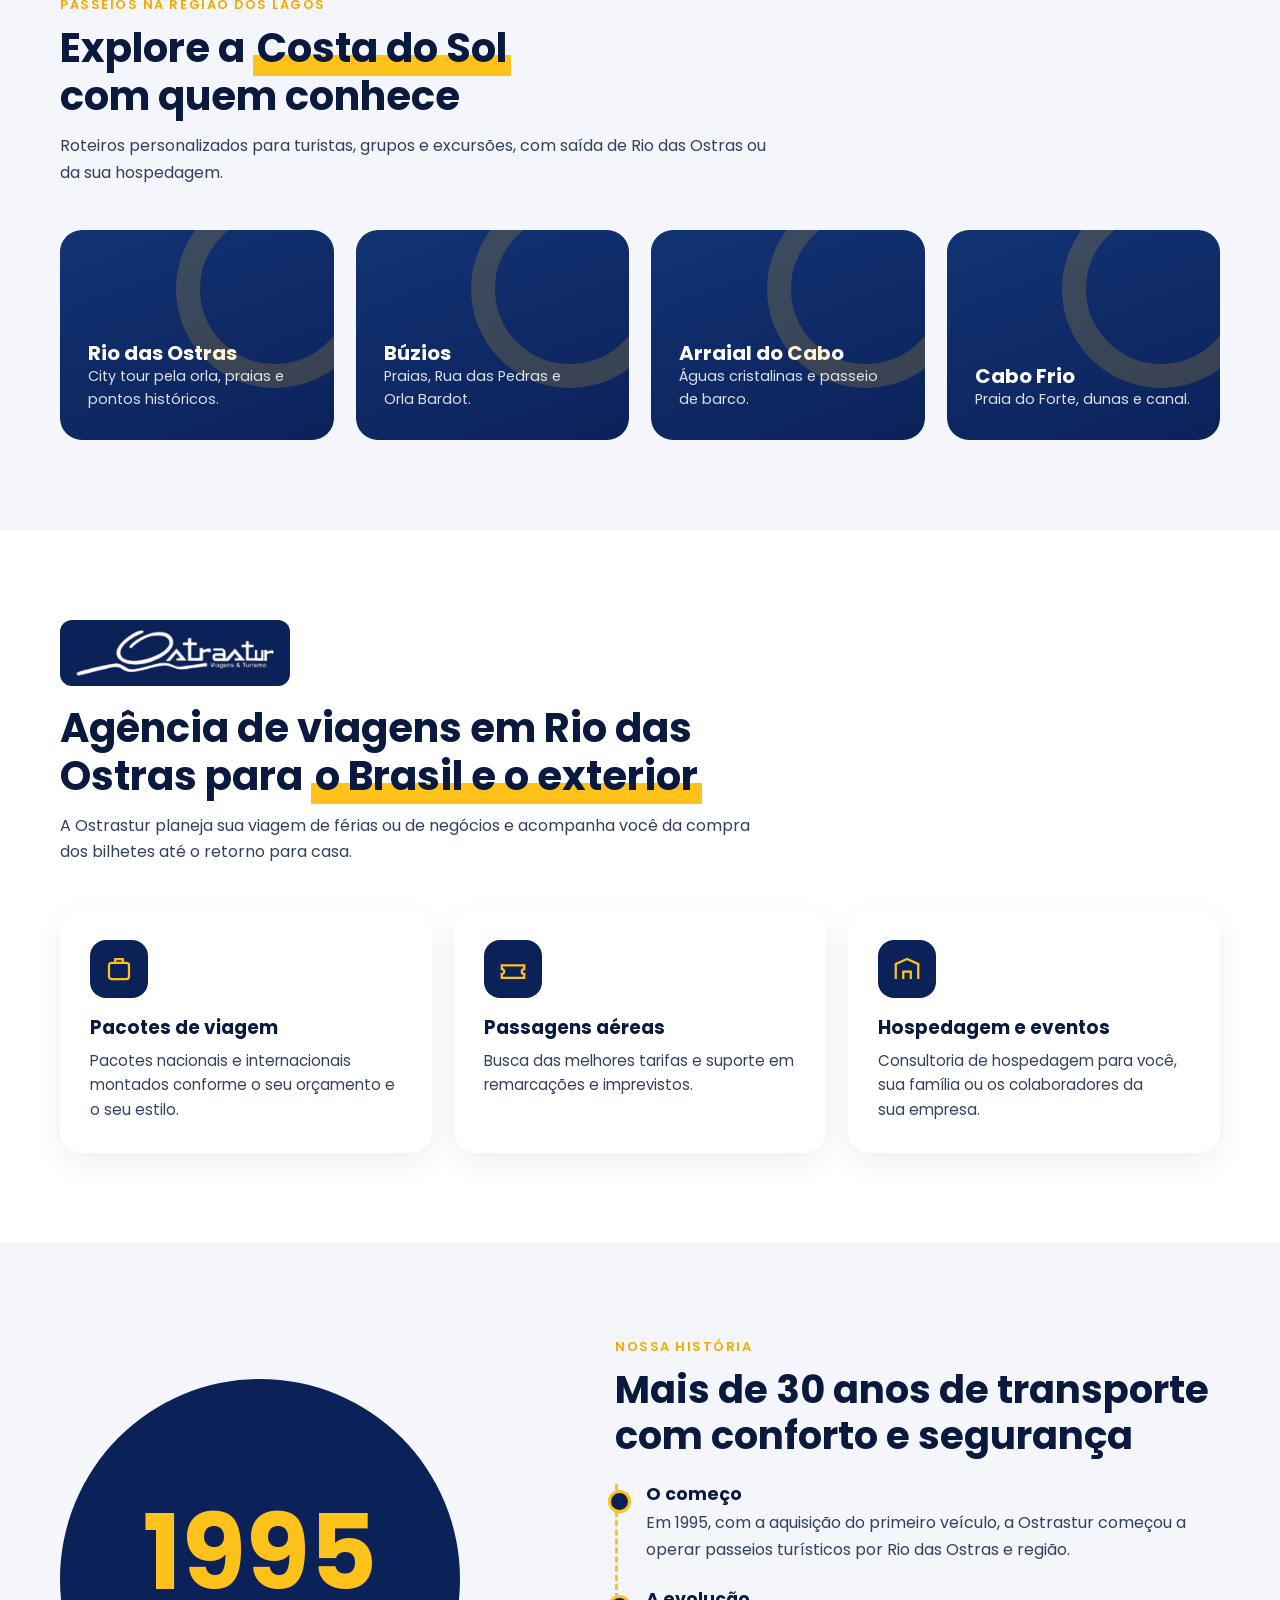
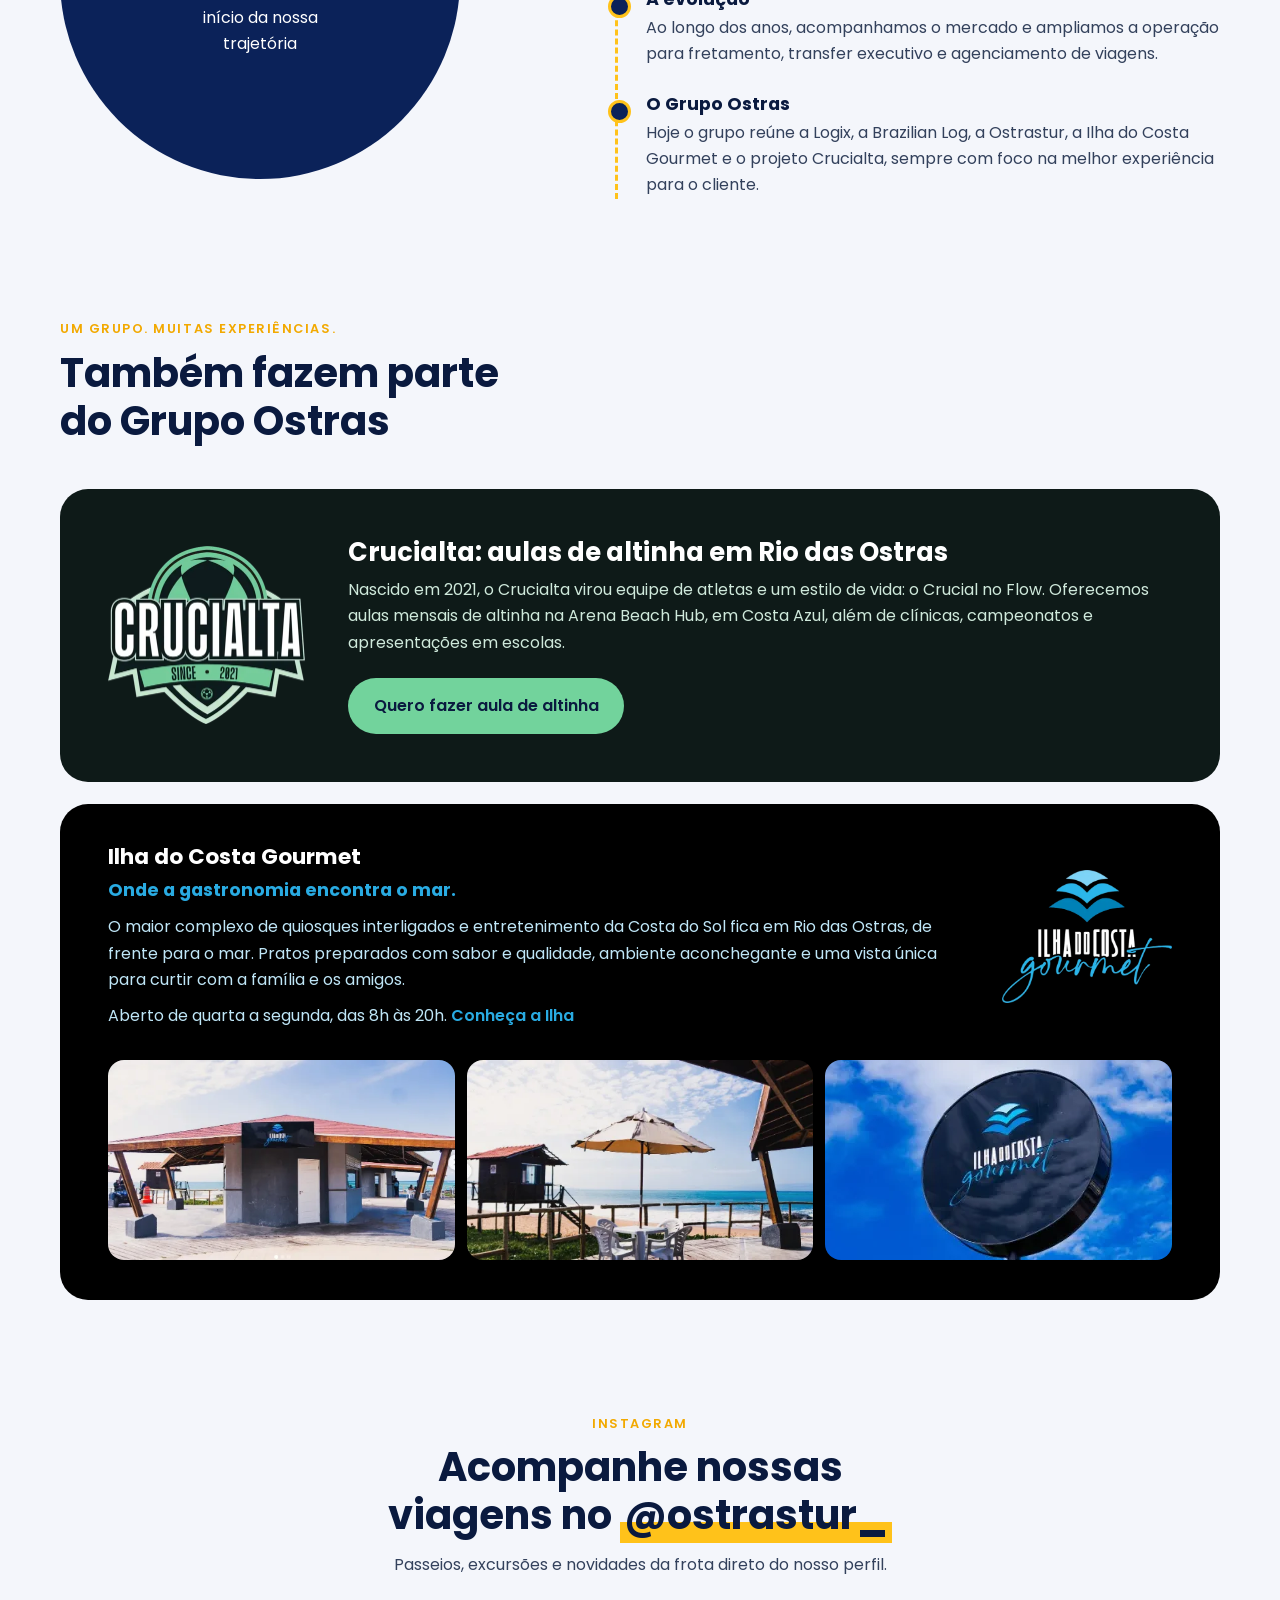
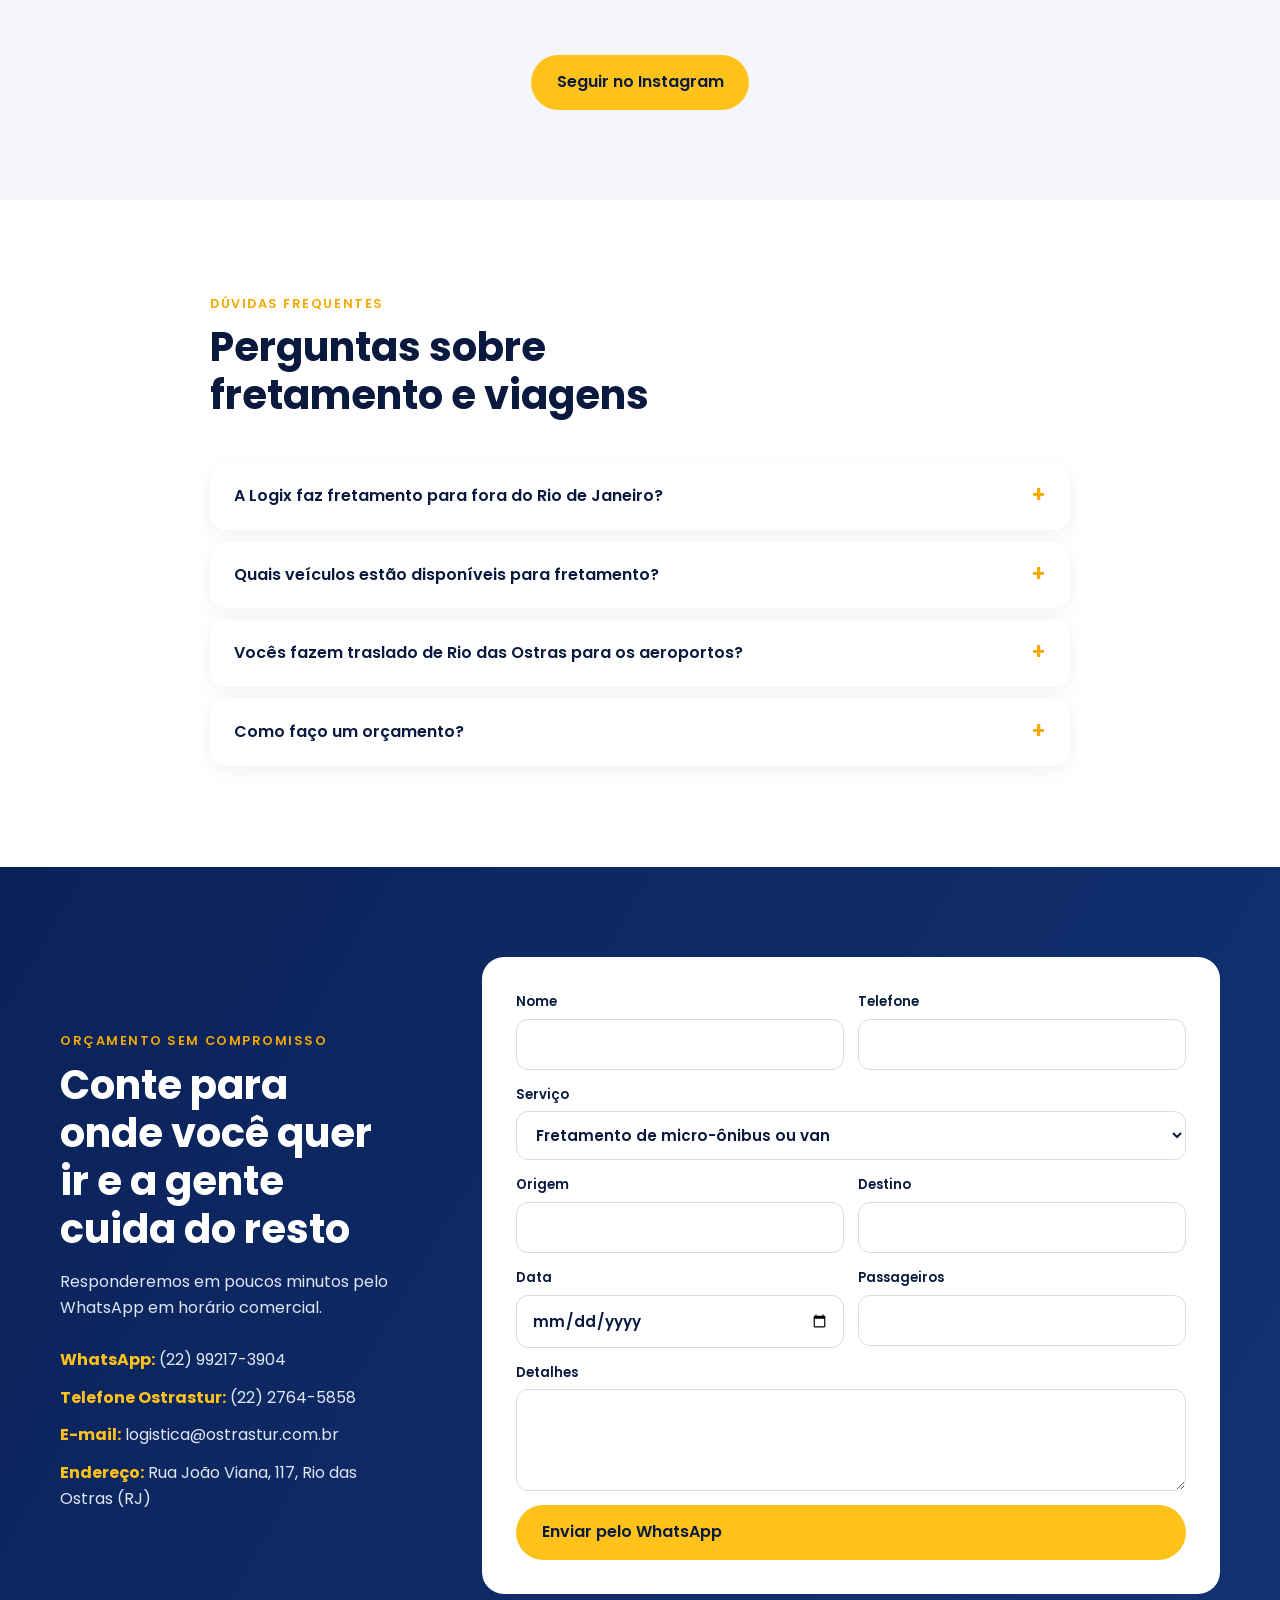
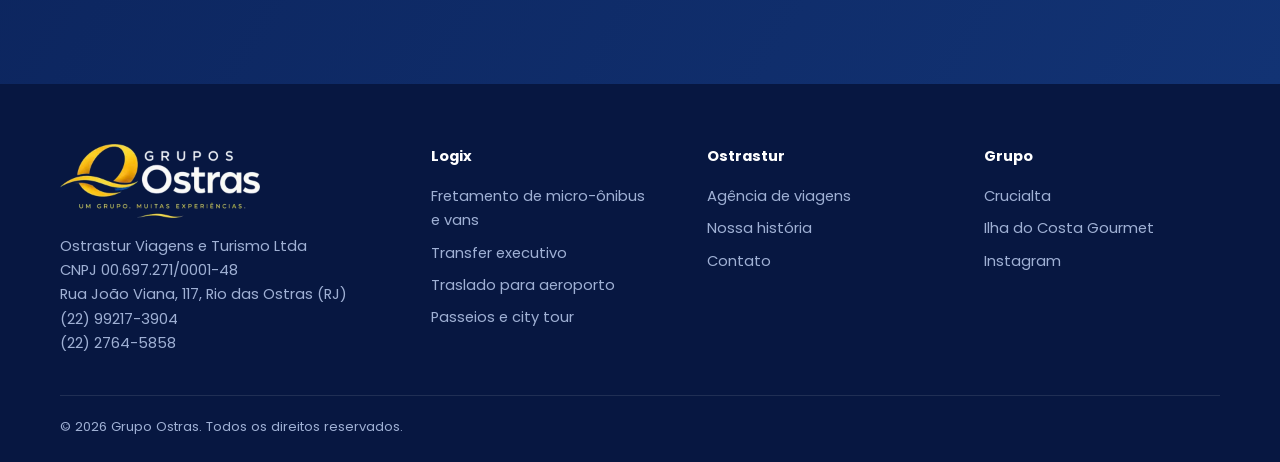
==== commit 9256ade7: "Home: seção de posts recentes do Instagram (@ostrastur_) via Behold Co-Authored-By: Claude Opus 5.5 " ====
--- a/index.html
+++ b/index.html
@@ -14,7 +14,7 @@
 <link rel="icon" href="img/favicon.png">
 <link rel="preconnect" href="https://fonts.googleapis.com"><link rel="preconnect" href="https://fonts.gstatic.com" crossorigin>
 <link href="https://fonts.googleapis.com/css2?family=Poppins:wght@400;500;600;700&display=swap" rel="stylesheet">
-<link rel="stylesheet" href="style.css?v=20261126c">
+<link rel="stylesheet" href="style.css?v=20261126d">
 <script type="application/ld+json">{"@context": "https://schema.org", "@graph": [{"@type": "Organization", "@id": "https://grupoostras.com.br/#org", "name": "Grupo Ostras", "url": "https://grupoostras.com.br/", "logo": "https://grupoostras.com.br/img/grupo.webp"}, {"@type": ["TravelAgency", "LocalBusiness"], "@id": "https://grupoostras.com.br/#ostrastur", "name": "Ostrastur Viagens e Turismo", "telephone": "+55-22-2764-5858", "legalName": "Ostrastur Viagens e Turismo Ltda", "taxID": "00.697.271/0001-48", "foundingDate": "1995", "parentOrganization": {"@id": "https://grupoostras.com.br/#org"}, "telephone": "+55-22-99217-3904", "email": "logistica@ostrastur.com.br", "image": "https://grupoostras.com.br/img/rio.webp", "url": "https://grupoostras.com.br/", "address": {"@type": "PostalAddress", "streetAddress": "Rua João Viana, 117", "addressLocality": "Rio das Ostras", "addressRegion": "RJ", "addressCountry": "BR"}, "areaServed": ["Rio das Ostras", "Região dos Lagos", "Rio de Janeiro", "Brasil"]}, {"@type": "LocalBusiness", "@id": "https://grupoostras.com.br/logix/#business", "name": "Logix Transporte e Fretamento", "parentOrganization": {"@id": "https://grupoostras.com.br/#org"}, "telephone": "+55-22-99217-3904", "url": "https://grupoostras.com.br/logix/", "address": {"@type": "PostalAddress", "streetAddress": "Rua João Viana, 117", "addressLocality": "Rio das Ostras", "addressRegion": "RJ", "addressCountry": "BR"}, "areaServed": [{"@type": "State", "name": "Rio de Janeiro"}, {"@type": "State", "name": "Espírito Santo"}, {"@type": "State", "name": "Minas Gerais"}, {"@type": "State", "name": "São Paulo"}], "hasOfferCatalog": {"@type": "OfferCatalog", "name": "Transporte", "itemListElement": [{"@type": "Offer", "itemOffered": {"@type": "Service", "name": "Fretamento de micro-ônibus e vans"}}, {"@type": "Offer", "itemOffered": {"@type": "Service", "name": "Transfer executivo"}}, {"@type": "Offer", "itemOffered": {"@type": "Service", "name": "Traslado para aeroporto"}}, {"@type": "Offer", "itemOffered": {"@type": "Service", "name": "Passeios e city tours na Região dos Lagos"}}]}}, {"@type": "FAQPage", "mainEntity": [{"@type": "Question", "name": "A Logix faz fretamento para fora do Rio de Janeiro?", "acceptedAnswer": {"@type": "Answer", "text": "Sim. A Logix atende toda a Região Sudeste: Rio de Janeiro, Espírito Santo, Minas Gerais e São Paulo."}}, {"@type": "Question", "name": "Quais veículos estão disponíveis para fretamento?", "acceptedAnswer": {"@type": "Answer", "text": "A frota própria conta com micro-ônibus, vans, carros executivos e a jardineira para passeios turísticos. O veículo é definido conforme o número de passageiros e o roteiro."}}, {"@type": "Question", "name": "Vocês fazem traslado de Rio das Ostras para os aeroportos?", "acceptedAnswer": {"@type": "Answer", "text": "Sim. O traslado in-out atende os aeroportos do estado do Rio de Janeiro, com horário agendado."}}, {"@type": "Question", "name": "Como faço um orçamento?", "acceptedAnswer": {"@type": "Answer", "text": "Preencha o formulário desta página ou chame no WhatsApp (22) 99217-3904 com origem, destino, data e número de passageiros."}}]}]}</script>
 </head>
 <body class="">
@@ -180,6 +180,14 @@
     <img src="img/ilha-placa.webp" alt="Placa da Ilha do Costa Gourmet com céu azul" width="347" height="273" loading="lazy">
    </div>
   </div>
+ </div>
+</section>
+
+<section class="insta" id="instagram">
+ <div class="wrap">
+  <div class="sec-h"><span class="tag">Instagram</span><h2>Acompanhe nossas viagens no <span class="hl">@ostrastur_</span></h2><p>Passeios, excursões e novidades da frota direto do nosso&nbsp;perfil.</p></div>
+  <div class="ig-grid" id="ig-grid" data-feed="BEHOLD_FEED_ID" hidden></div>
+  <a class="btn" href="https://www.instagram.com/ostrastur_/" target="_blank" rel="noopener">Seguir no Instagram</a>
  </div>
 </section>
 
@@ -230,6 +238,11 @@
 <a class="wa" href="https://wa.me/5522992173904" aria-label="Falar no WhatsApp" target="_blank" rel="noopener"><svg viewBox="0 0 32 32"><path d="M16 3a13 13 0 0 0-11.2 19.6L3 29l6.6-1.7A13 13 0 1 0 16 3zm0 23.6a10.6 10.6 0 0 1-5.4-1.5l-.4-.2-3.9 1 1-3.8-.2-.4A10.6 10.6 0 1 1 16 26.6zm5.8-7.9c-.3-.2-1.9-.9-2.2-1s-.5-.2-.7.2-.8 1-1 1.2-.4.2-.7 0a8.7 8.7 0 0 1-4.3-3.8c-.3-.6.3-.5.9-1.7a.6.6 0 0 0 0-.5l-1-2.4c-.3-.6-.5-.5-.7-.5h-.6a1.2 1.2 0 0 0-.9.4 3.6 3.6 0 0 0-1.1 2.7 6.3 6.3 0 0 0 1.3 3.3 14.4 14.4 0 0 0 5.5 4.9c2 .9 2.9.9 3.9.8a3.4 3.4 0 0 0 2.2-1.6 2.8 2.8 0 0 0 .2-1.6c-.1-.1-.3-.2-.6-.4z"/></svg></a>
 <script>
 const h=document.getElementById('top');addEventListener('scroll',()=>h.classList.toggle('on',scrollY>40));
+const ig=document.getElementById('ig-grid');
+if(ig&&!ig.dataset.feed.startsWith('BEHOLD'))fetch('https://feeds.behold.so/'+ig.dataset.feed).then(r=>r.ok?r.json():Promise.reject()).then(d=>{
+const ps=(d.posts||d).slice(0,6);if(!ps.length)return;
+ig.innerHTML=ps.map(p=>{const s=(p.sizes&&p.sizes.medium&&p.sizes.medium.mediaUrl)||p.thumbnailUrl||p.mediaUrl;const c=(p.prunedCaption||p.caption||'Post da Ostrastur no Instagram').replace(/["<>]/g,'').slice(0,120);
+return `<a href="${p.permalink}" target="_blank" rel="noopener"><img src="${s}" alt="${c}" loading="lazy" width="400" height="400"></a>`}).join('');ig.hidden=false}).catch(()=>{});
 const f=document.getElementById('f');if(f)f.addEventListener('submit',e=>{e.preventDefault();const d=new FormData(f);
 const t=`Olá! Meu nome é ${d.get('nome')}.\nServiço: ${d.get('serv')}\nOrigem: ${d.get('orig')||''}\nDestino: ${d.get('dest')||''}\nData: ${d.get('data')||''}\nPassageiros: ${d.get('pax')||''}\n${d.get('msg')||''}`;
 open('https://wa.me/5522992173904?text='+encodeURIComponent(t),'_blank')});
--- a/style.css
+++ b/style.css
@@ -206,3 +206,9 @@
 .fleet p{font-size:.88rem;line-height:1.5}
 
 .prose-img{width:100%;height:auto;border-radius:18px;margin:1.2rem 0}
+.insta{text-align:center;padding-top:20px}.insta .sec-h{margin-left:auto;margin-right:auto}
+.ig-grid{display:grid;grid-template-columns:repeat(6,1fr);gap:12px;margin:0 0 2rem}
+.ig-grid a{display:block;aspect-ratio:1;overflow:hidden;border-radius:14px}
+.ig-grid img{width:100%;height:100%;object-fit:cover;transition:transform .3s}
+.ig-grid a:hover img{transform:scale(1.05)}
+@media(max-width:900px){.ig-grid{grid-template-columns:repeat(3,1fr)}}
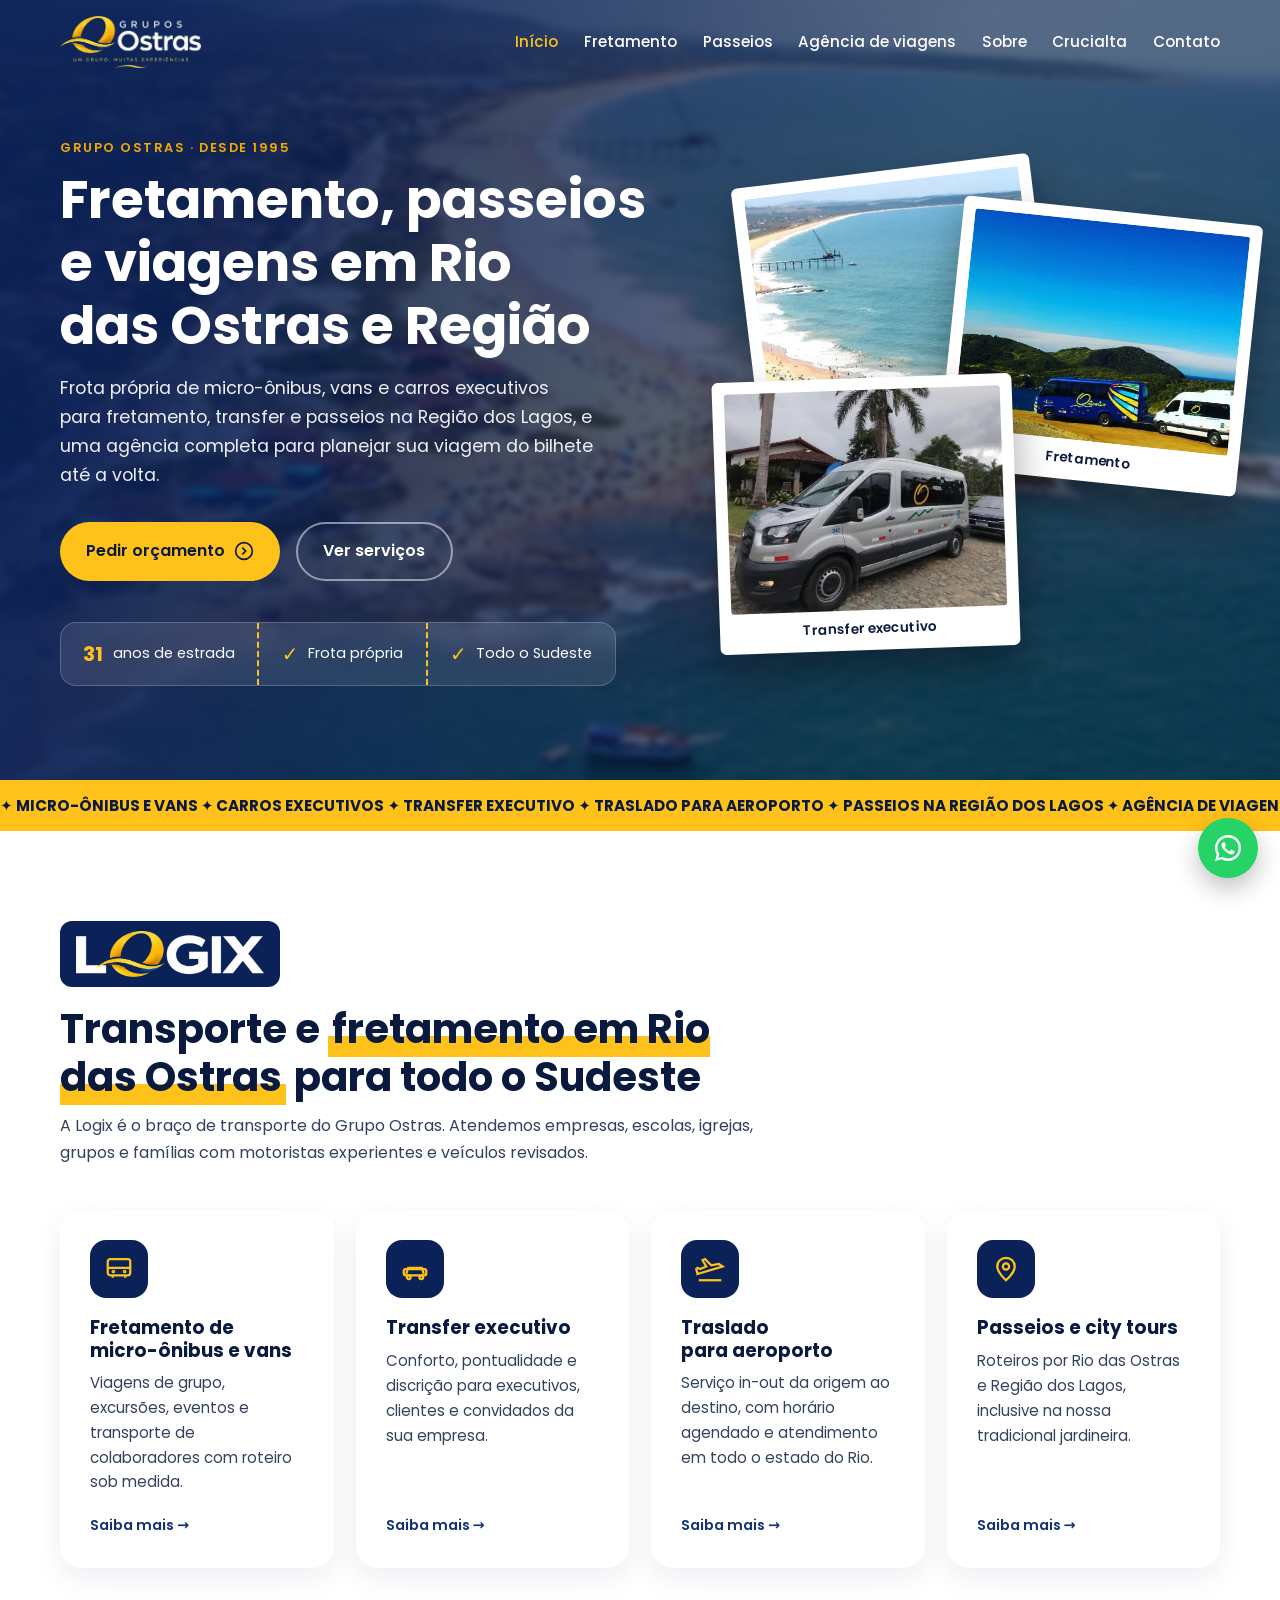
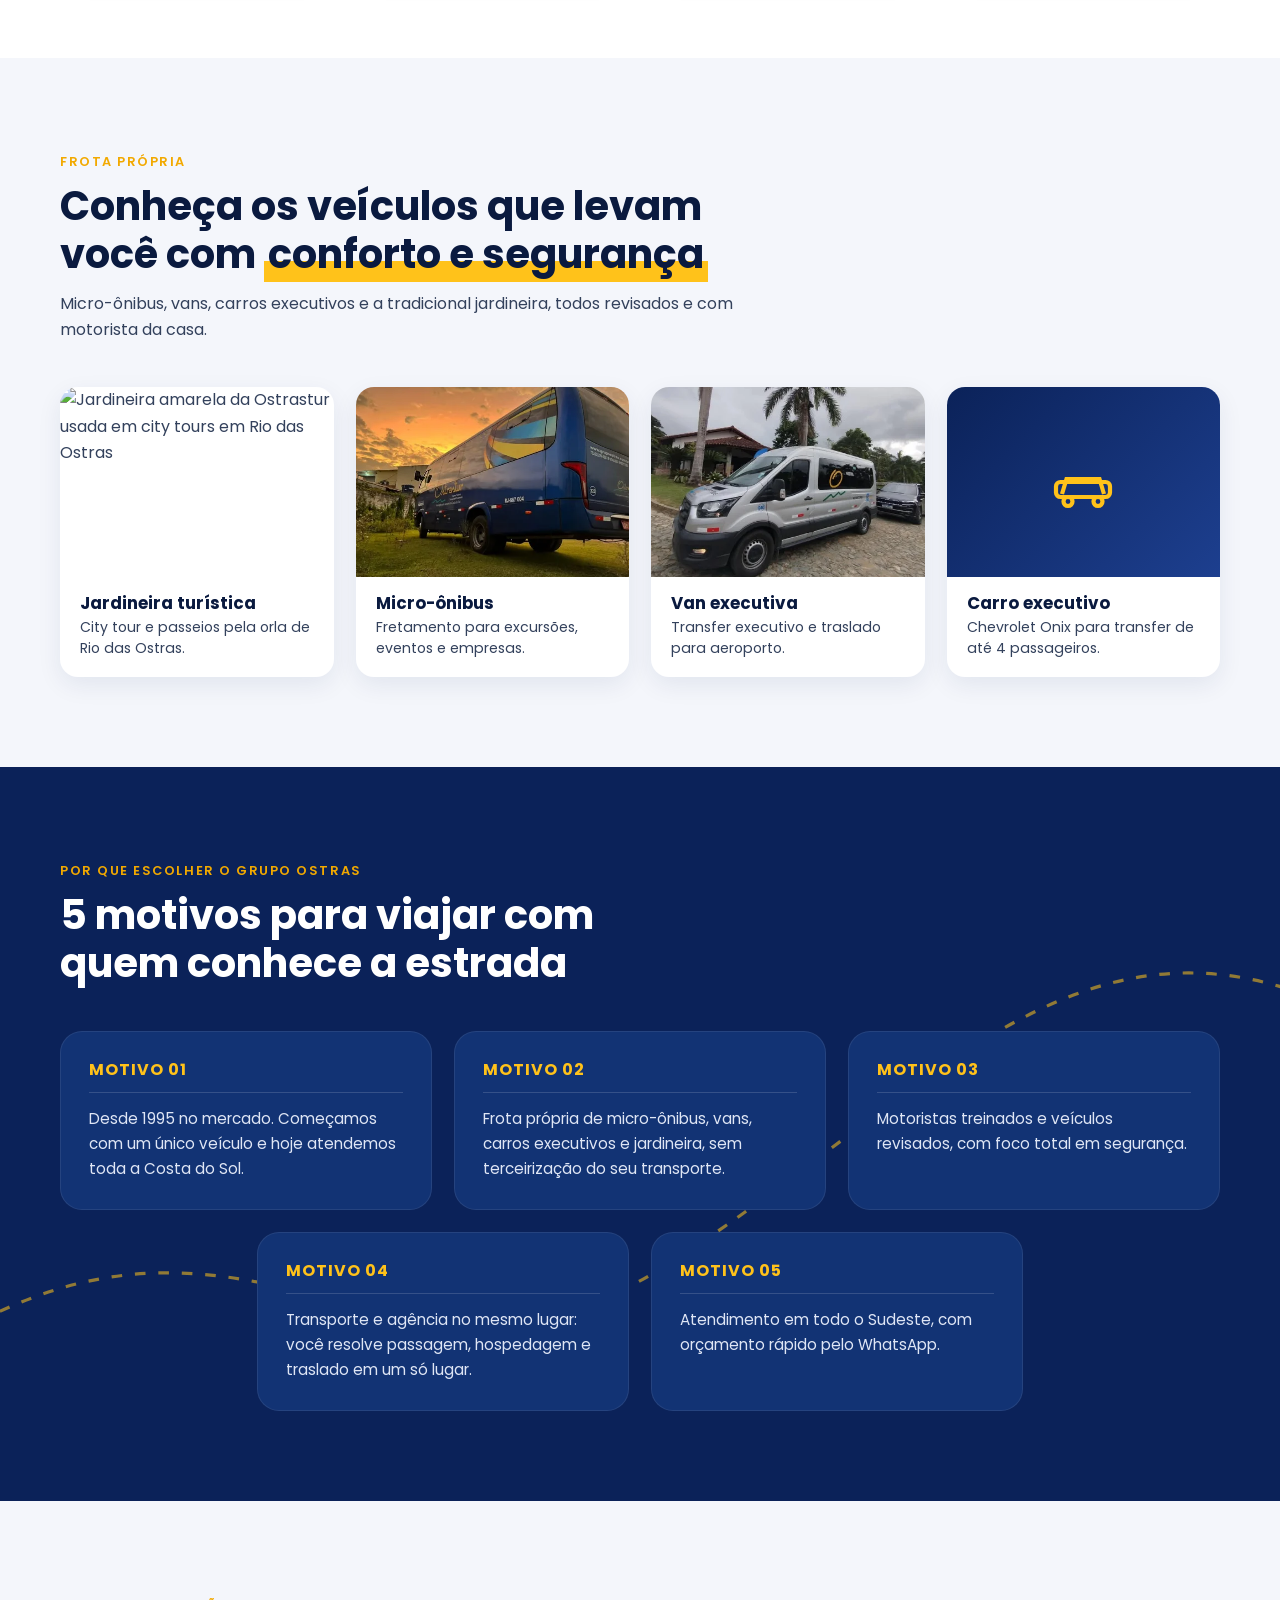
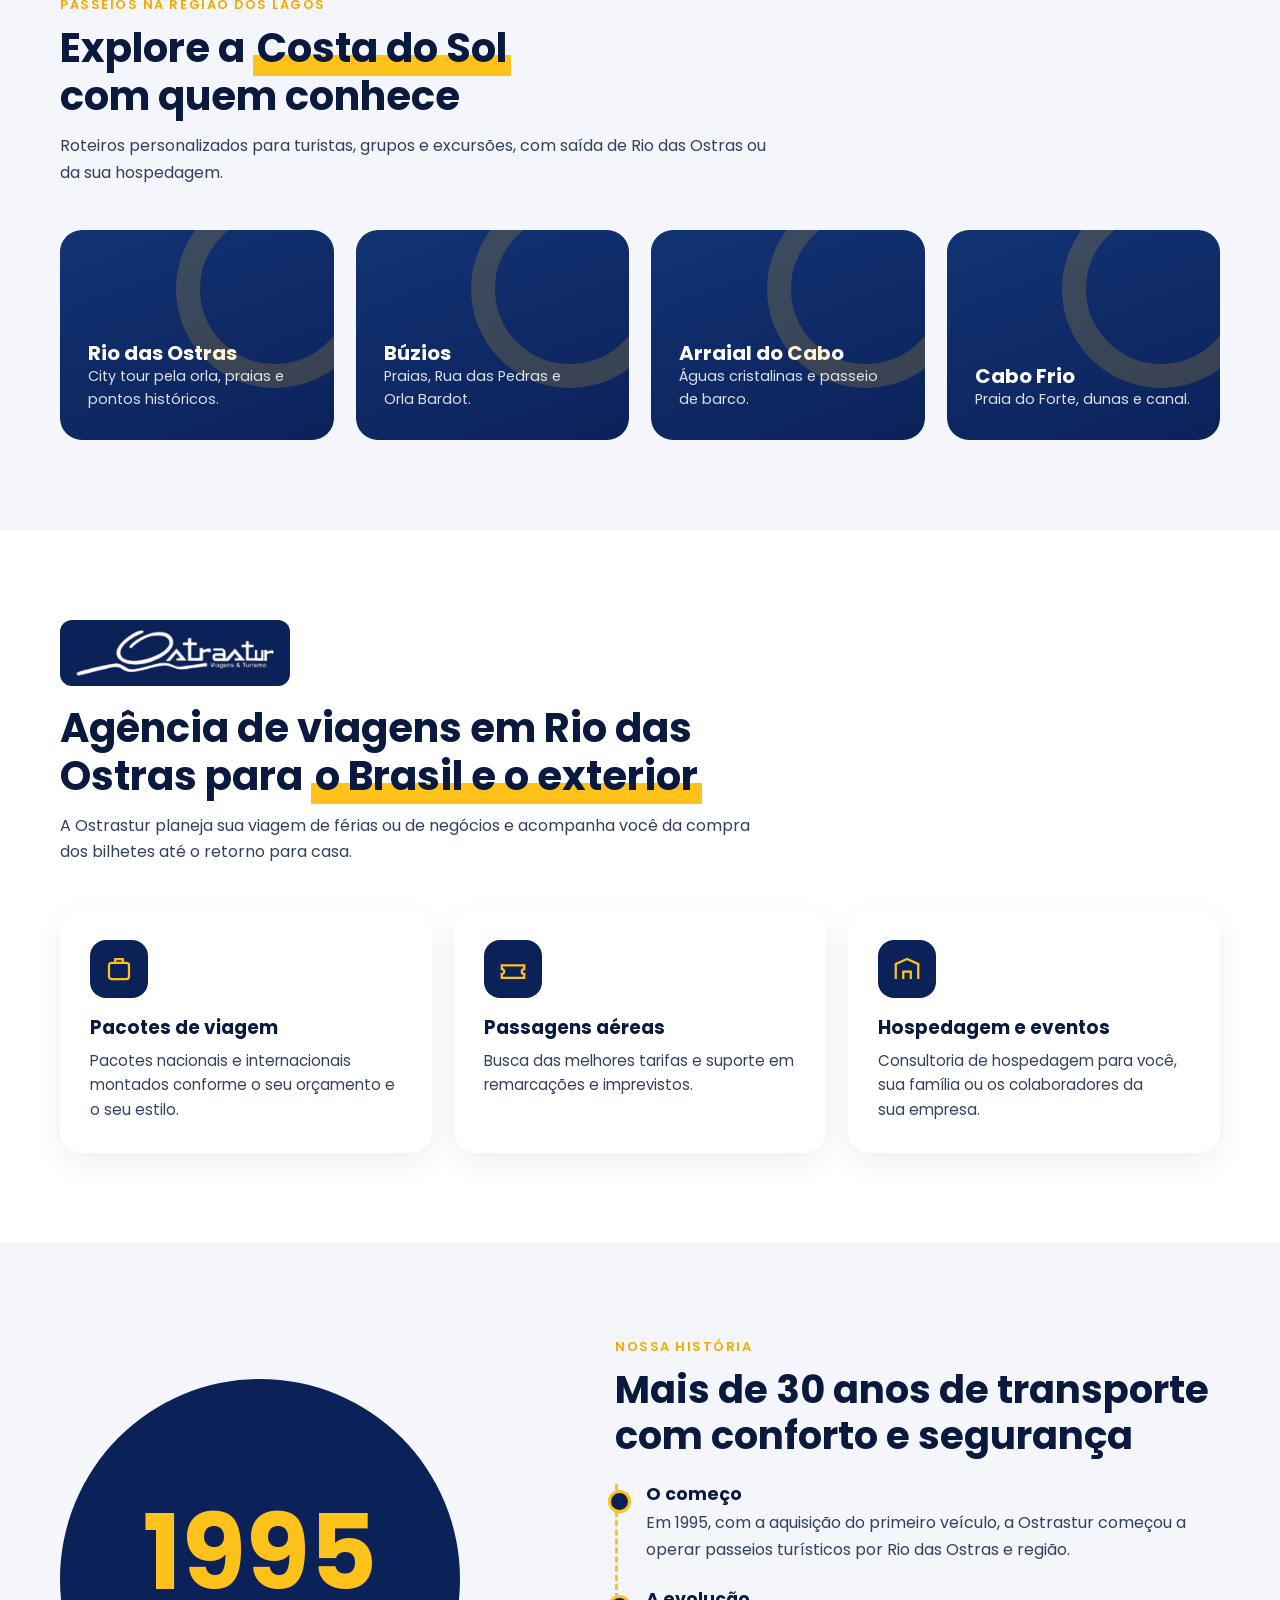
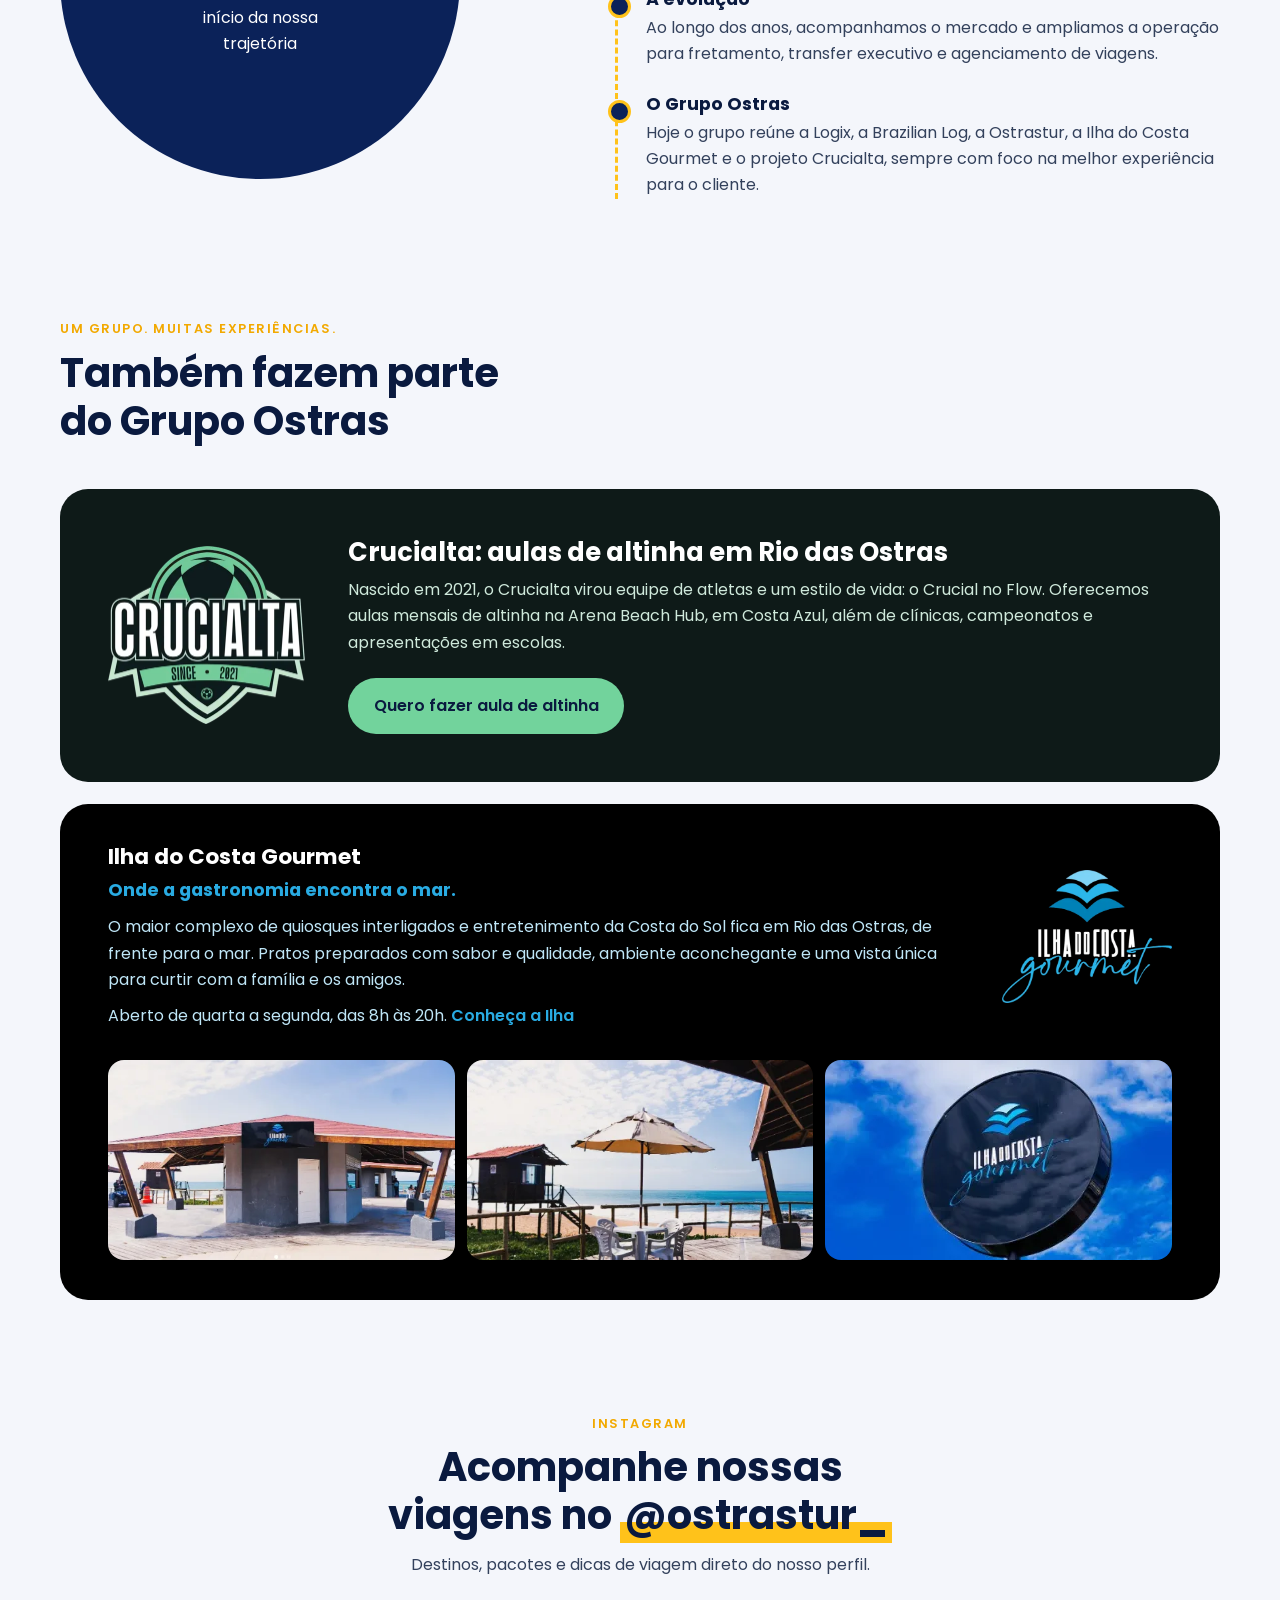
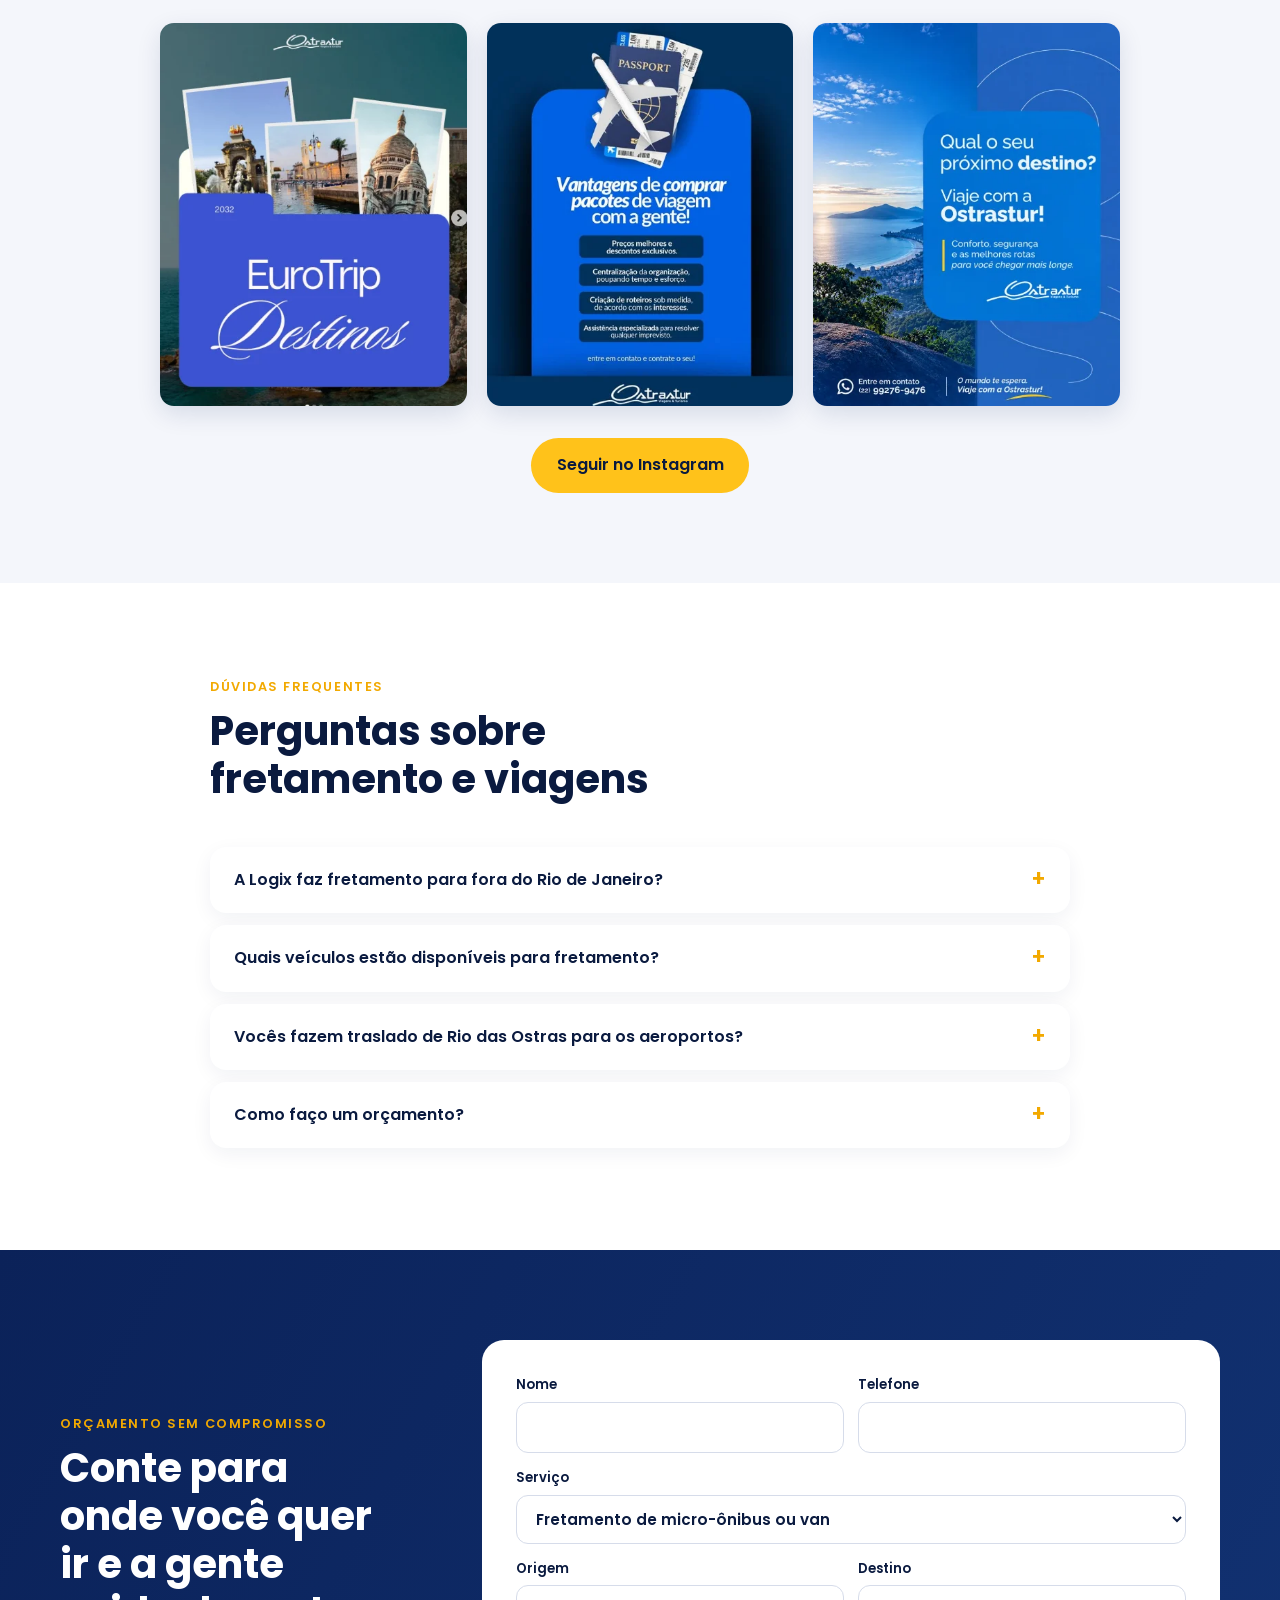
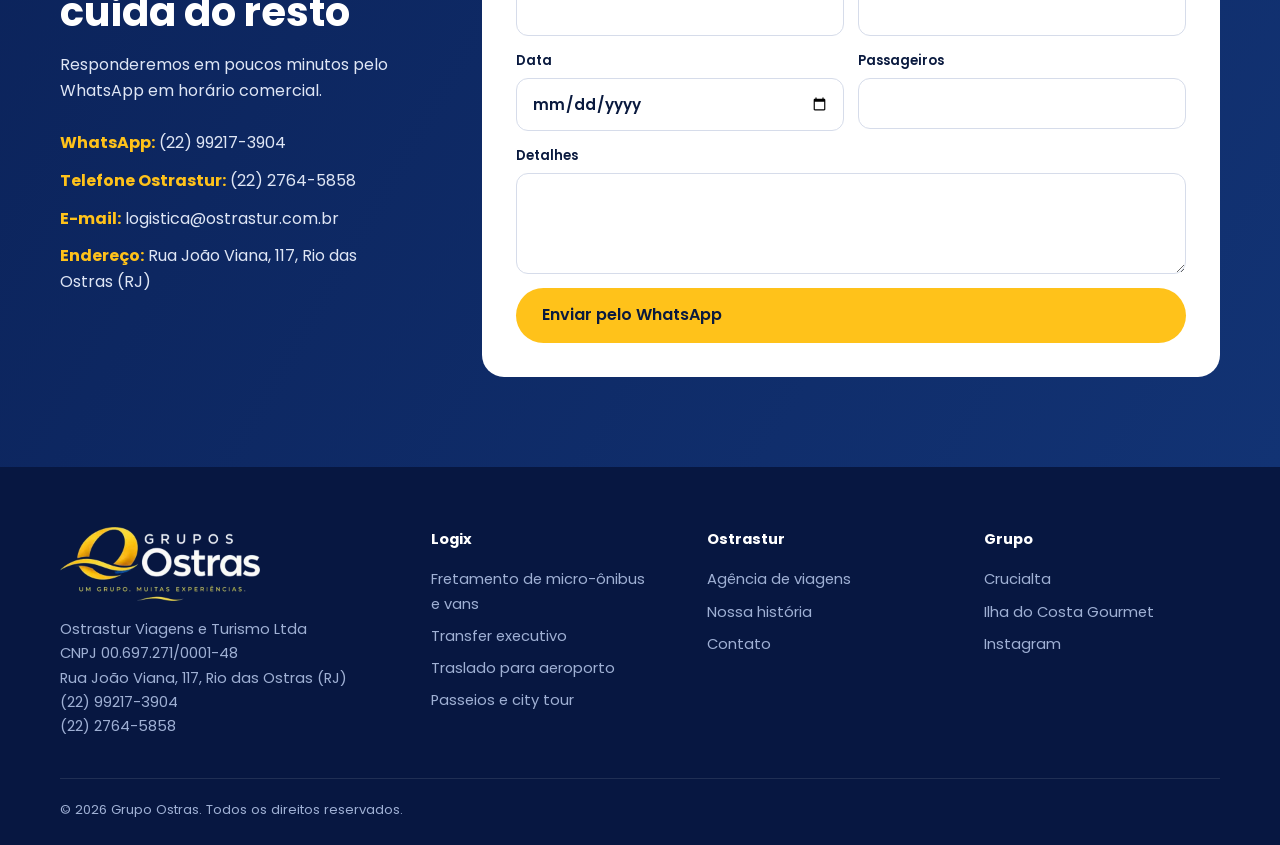
==== commit 4821a5e3: "Instagram: 3 posts fixos com link para o perfil Co-Authored-By: Claude Opus 5.5 <noreply@anthropic.c" ====
--- a/index.html
+++ b/index.html
@@ -14,7 +14,7 @@
 <link rel="icon" href="img/favicon.png">
 <link rel="preconnect" href="https://fonts.googleapis.com"><link rel="preconnect" href="https://fonts.gstatic.com" crossorigin>
 <link href="https://fonts.googleapis.com/css2?family=Poppins:wght@400;500;600;700&display=swap" rel="stylesheet">
-<link rel="stylesheet" href="style.css?v=20261126d">
+<link rel="stylesheet" href="style.css?v=20261126e">
 <script type="application/ld+json">{"@context": "https://schema.org", "@graph": [{"@type": "Organization", "@id": "https://grupoostras.com.br/#org", "name": "Grupo Ostras", "url": "https://grupoostras.com.br/", "logo": "https://grupoostras.com.br/img/grupo.webp"}, {"@type": ["TravelAgency", "LocalBusiness"], "@id": "https://grupoostras.com.br/#ostrastur", "name": "Ostrastur Viagens e Turismo", "telephone": "+55-22-2764-5858", "legalName": "Ostrastur Viagens e Turismo Ltda", "taxID": "00.697.271/0001-48", "foundingDate": "1995", "parentOrganization": {"@id": "https://grupoostras.com.br/#org"}, "telephone": "+55-22-99217-3904", "email": "logistica@ostrastur.com.br", "image": "https://grupoostras.com.br/img/rio.webp", "url": "https://grupoostras.com.br/", "address": {"@type": "PostalAddress", "streetAddress": "Rua João Viana, 117", "addressLocality": "Rio das Ostras", "addressRegion": "RJ", "addressCountry": "BR"}, "areaServed": ["Rio das Ostras", "Região dos Lagos", "Rio de Janeiro", "Brasil"]}, {"@type": "LocalBusiness", "@id": "https://grupoostras.com.br/logix/#business", "name": "Logix Transporte e Fretamento", "parentOrganization": {"@id": "https://grupoostras.com.br/#org"}, "telephone": "+55-22-99217-3904", "url": "https://grupoostras.com.br/logix/", "address": {"@type": "PostalAddress", "streetAddress": "Rua João Viana, 117", "addressLocality": "Rio das Ostras", "addressRegion": "RJ", "addressCountry": "BR"}, "areaServed": [{"@type": "State", "name": "Rio de Janeiro"}, {"@type": "State", "name": "Espírito Santo"}, {"@type": "State", "name": "Minas Gerais"}, {"@type": "State", "name": "São Paulo"}], "hasOfferCatalog": {"@type": "OfferCatalog", "name": "Transporte", "itemListElement": [{"@type": "Offer", "itemOffered": {"@type": "Service", "name": "Fretamento de micro-ônibus e vans"}}, {"@type": "Offer", "itemOffered": {"@type": "Service", "name": "Transfer executivo"}}, {"@type": "Offer", "itemOffered": {"@type": "Service", "name": "Traslado para aeroporto"}}, {"@type": "Offer", "itemOffered": {"@type": "Service", "name": "Passeios e city tours na Região dos Lagos"}}]}}, {"@type": "FAQPage", "mainEntity": [{"@type": "Question", "name": "A Logix faz fretamento para fora do Rio de Janeiro?", "acceptedAnswer": {"@type": "Answer", "text": "Sim. A Logix atende toda a Região Sudeste: Rio de Janeiro, Espírito Santo, Minas Gerais e São Paulo."}}, {"@type": "Question", "name": "Quais veículos estão disponíveis para fretamento?", "acceptedAnswer": {"@type": "Answer", "text": "A frota própria conta com micro-ônibus, vans, carros executivos e a jardineira para passeios turísticos. O veículo é definido conforme o número de passageiros e o roteiro."}}, {"@type": "Question", "name": "Vocês fazem traslado de Rio das Ostras para os aeroportos?", "acceptedAnswer": {"@type": "Answer", "text": "Sim. O traslado in-out atende os aeroportos do estado do Rio de Janeiro, com horário agendado."}}, {"@type": "Question", "name": "Como faço um orçamento?", "acceptedAnswer": {"@type": "Answer", "text": "Preencha o formulário desta página ou chame no WhatsApp (22) 99217-3904 com origem, destino, data e número de passageiros."}}]}]}</script>
 </head>
 <body class="">
@@ -185,8 +185,12 @@
 
 <section class="insta" id="instagram">
  <div class="wrap">
-  <div class="sec-h"><span class="tag">Instagram</span><h2>Acompanhe nossas viagens no <span class="hl">@ostrastur_</span></h2><p>Passeios, excursões e novidades da frota direto do nosso&nbsp;perfil.</p></div>
-  <div class="ig-grid" id="ig-grid" data-feed="BEHOLD_FEED_ID" hidden></div>
+  <div class="sec-h"><span class="tag">Instagram</span><h2>Acompanhe nossas viagens no <span class="hl">@ostrastur_</span></h2><p>Destinos, pacotes e dicas de viagem direto do nosso&nbsp;perfil.</p></div>
+  <div class="ig-grid">
+   <a href="https://www.instagram.com/ostrastur_/" target="_blank" rel="noopener"><img src="img/ig-eurotrip.webp" alt="Post da Ostrastur sobre a EuroTrip com destinos na Europa" width="446" height="556" loading="lazy"></a>
+   <a href="https://www.instagram.com/ostrastur_/" target="_blank" rel="noopener"><img src="img/ig-pacotes.webp" alt="Post da Ostrastur com as vantagens de comprar pacotes de viagem" width="441" height="574" loading="lazy"></a>
+   <a href="https://www.instagram.com/ostrastur_/" target="_blank" rel="noopener"><img src="img/ig-proximo-destino.webp" alt="Post da Ostrastur: qual o seu próximo destino?" width="452" height="571" loading="lazy"></a>
+  </div>
   <a class="btn" href="https://www.instagram.com/ostrastur_/" target="_blank" rel="noopener">Seguir no Instagram</a>
  </div>
 </section>
@@ -238,11 +242,6 @@
 <a class="wa" href="https://wa.me/5522992173904" aria-label="Falar no WhatsApp" target="_blank" rel="noopener"><svg viewBox="0 0 32 32"><path d="M16 3a13 13 0 0 0-11.2 19.6L3 29l6.6-1.7A13 13 0 1 0 16 3zm0 23.6a10.6 10.6 0 0 1-5.4-1.5l-.4-.2-3.9 1 1-3.8-.2-.4A10.6 10.6 0 1 1 16 26.6zm5.8-7.9c-.3-.2-1.9-.9-2.2-1s-.5-.2-.7.2-.8 1-1 1.2-.4.2-.7 0a8.7 8.7 0 0 1-4.3-3.8c-.3-.6.3-.5.9-1.7a.6.6 0 0 0 0-.5l-1-2.4c-.3-.6-.5-.5-.7-.5h-.6a1.2 1.2 0 0 0-.9.4 3.6 3.6 0 0 0-1.1 2.7 6.3 6.3 0 0 0 1.3 3.3 14.4 14.4 0 0 0 5.5 4.9c2 .9 2.9.9 3.9.8a3.4 3.4 0 0 0 2.2-1.6 2.8 2.8 0 0 0 .2-1.6c-.1-.1-.3-.2-.6-.4z"/></svg></a>
 <script>
 const h=document.getElementById('top');addEventListener('scroll',()=>h.classList.toggle('on',scrollY>40));
-const ig=document.getElementById('ig-grid');
-if(ig&&!ig.dataset.feed.startsWith('BEHOLD'))fetch('https://feeds.behold.so/'+ig.dataset.feed).then(r=>r.ok?r.json():Promise.reject()).then(d=>{
-const ps=(d.posts||d).slice(0,6);if(!ps.length)return;
-ig.innerHTML=ps.map(p=>{const s=(p.sizes&&p.sizes.medium&&p.sizes.medium.mediaUrl)||p.thumbnailUrl||p.mediaUrl;const c=(p.prunedCaption||p.caption||'Post da Ostrastur no Instagram').replace(/["<>]/g,'').slice(0,120);
-return `<a href="${p.permalink}" target="_blank" rel="noopener"><img src="${s}" alt="${c}" loading="lazy" width="400" height="400"></a>`}).join('');ig.hidden=false}).catch(()=>{});
 const f=document.getElementById('f');if(f)f.addEventListener('submit',e=>{e.preventDefault();const d=new FormData(f);
 const t=`Olá! Meu nome é ${d.get('nome')}.\nServiço: ${d.get('serv')}\nOrigem: ${d.get('orig')||''}\nDestino: ${d.get('dest')||''}\nData: ${d.get('data')||''}\nPassageiros: ${d.get('pax')||''}\n${d.get('msg')||''}`;
 open('https://wa.me/5522992173904?text='+encodeURIComponent(t),'_blank')});
--- a/style.css
+++ b/style.css
@@ -207,8 +207,8 @@
 
 .prose-img{width:100%;height:auto;border-radius:18px;margin:1.2rem 0}
 .insta{text-align:center;padding-top:20px}.insta .sec-h{margin-left:auto;margin-right:auto}
-.ig-grid{display:grid;grid-template-columns:repeat(6,1fr);gap:12px;margin:0 0 2rem}
-.ig-grid a{display:block;aspect-ratio:1;overflow:hidden;border-radius:14px}
+.ig-grid{display:grid;grid-template-columns:repeat(3,1fr);gap:20px;max-width:960px;margin:0 auto 2rem}
+.ig-grid a{display:block;aspect-ratio:4/5;box-shadow:0 8px 24px rgba(11,34,89,.12);overflow:hidden;border-radius:14px}
 .ig-grid img{width:100%;height:100%;object-fit:cover;transition:transform .3s}
 .ig-grid a:hover img{transform:scale(1.05)}
-@media(max-width:900px){.ig-grid{grid-template-columns:repeat(3,1fr)}}
+@media(max-width:700px){.ig-grid{grid-template-columns:1fr 1fr}.ig-grid a:last-child{display:none}}
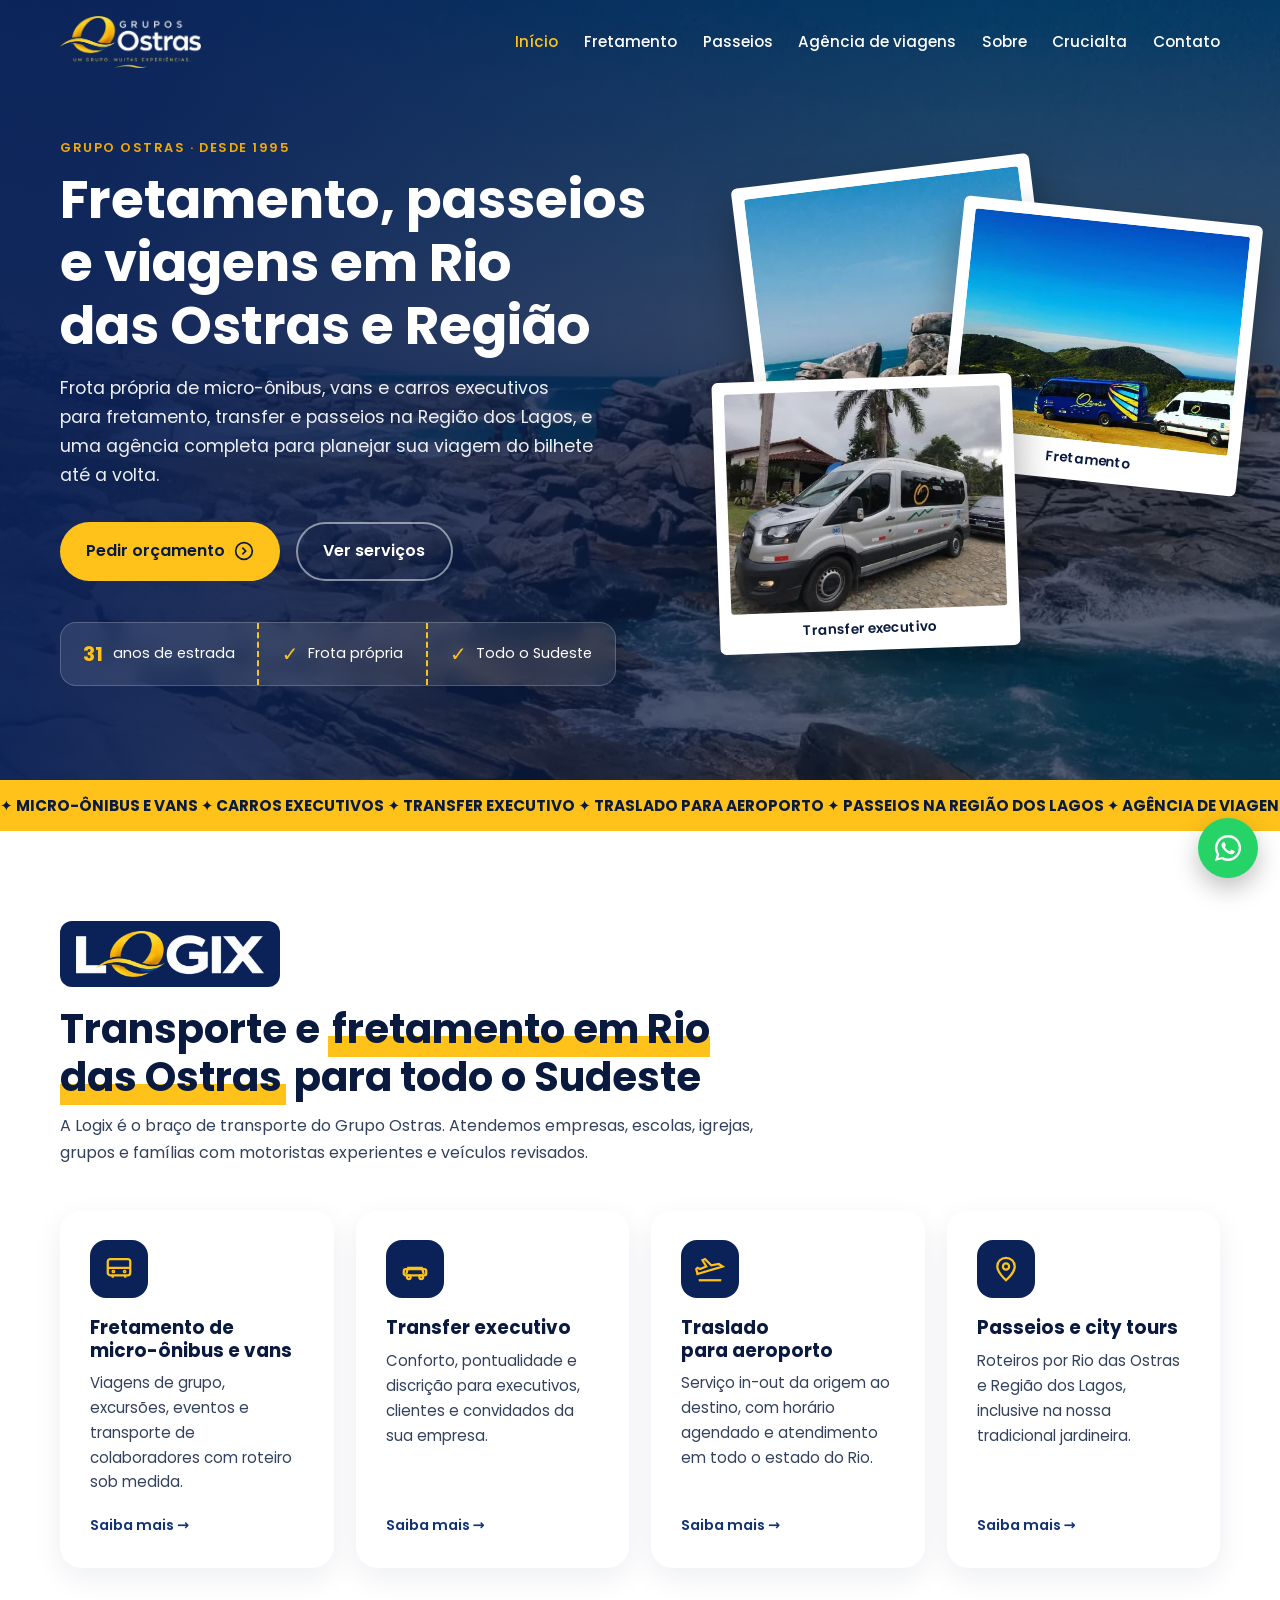
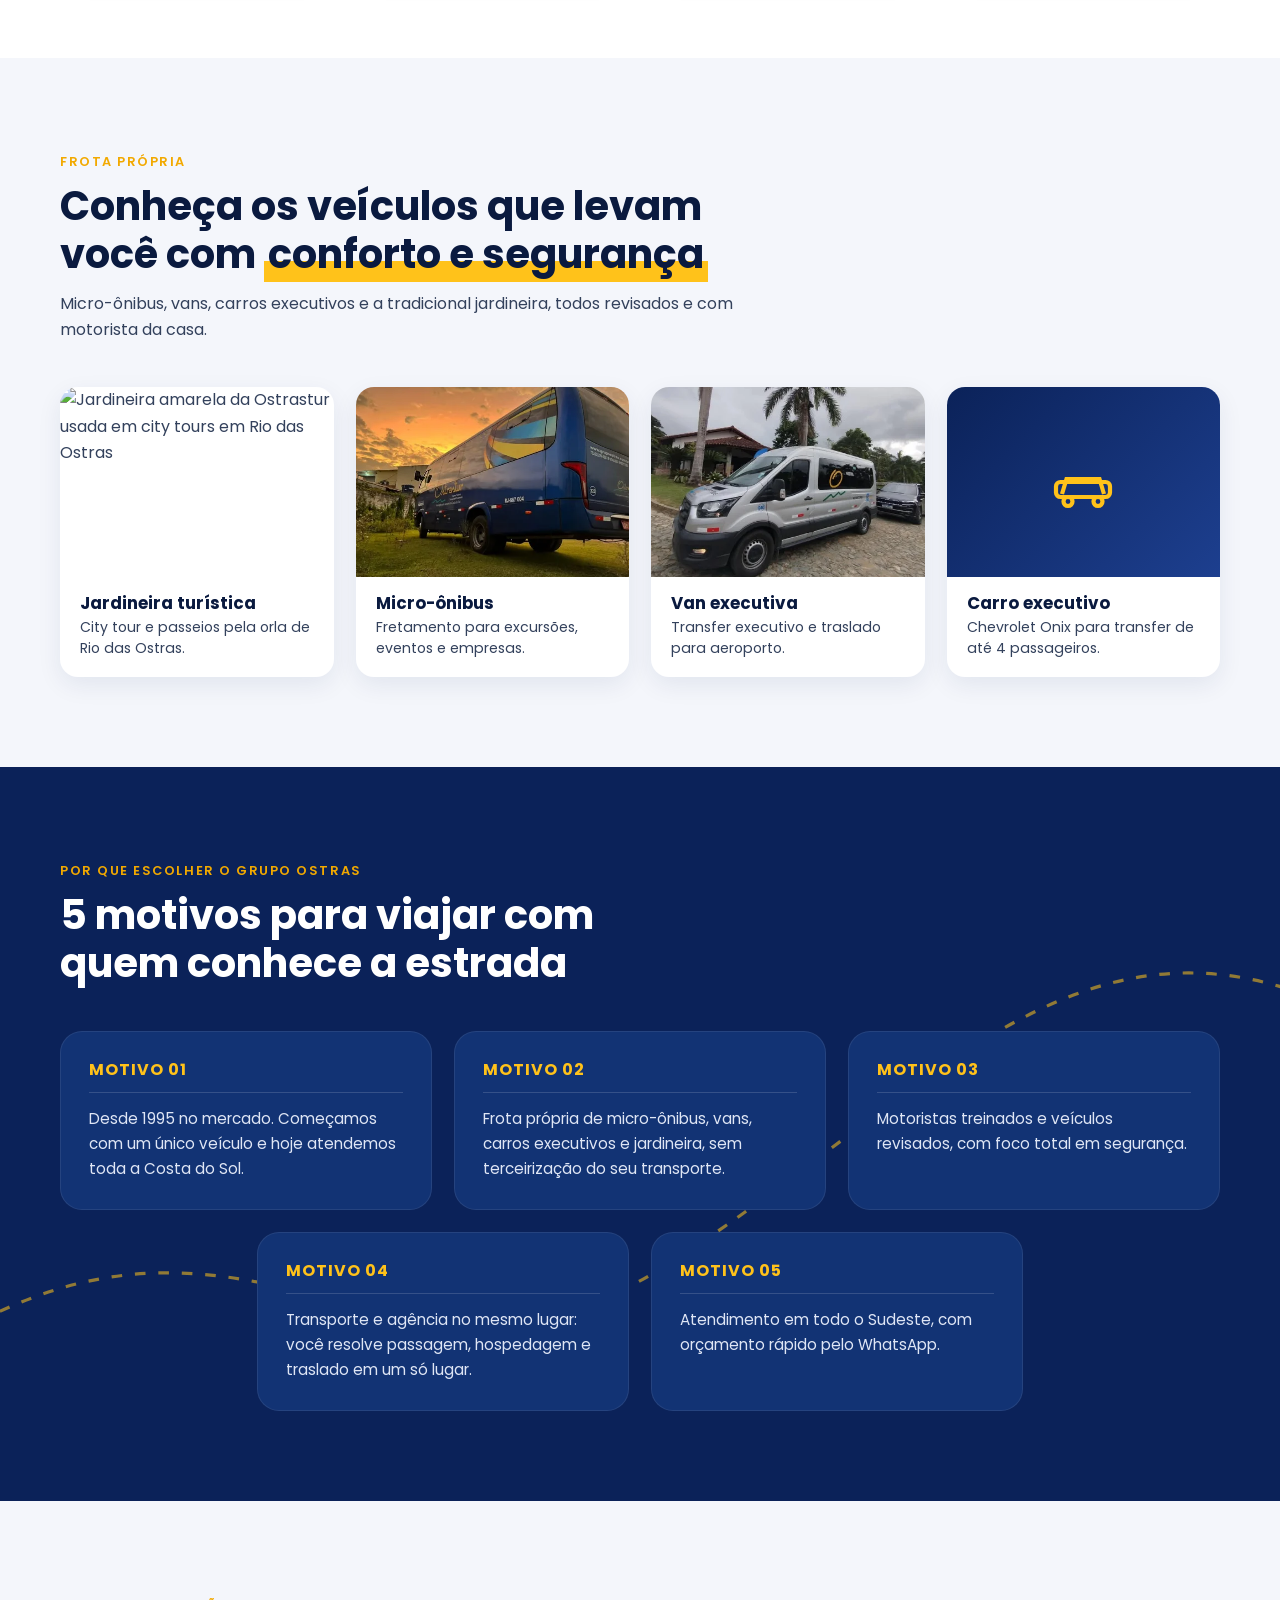
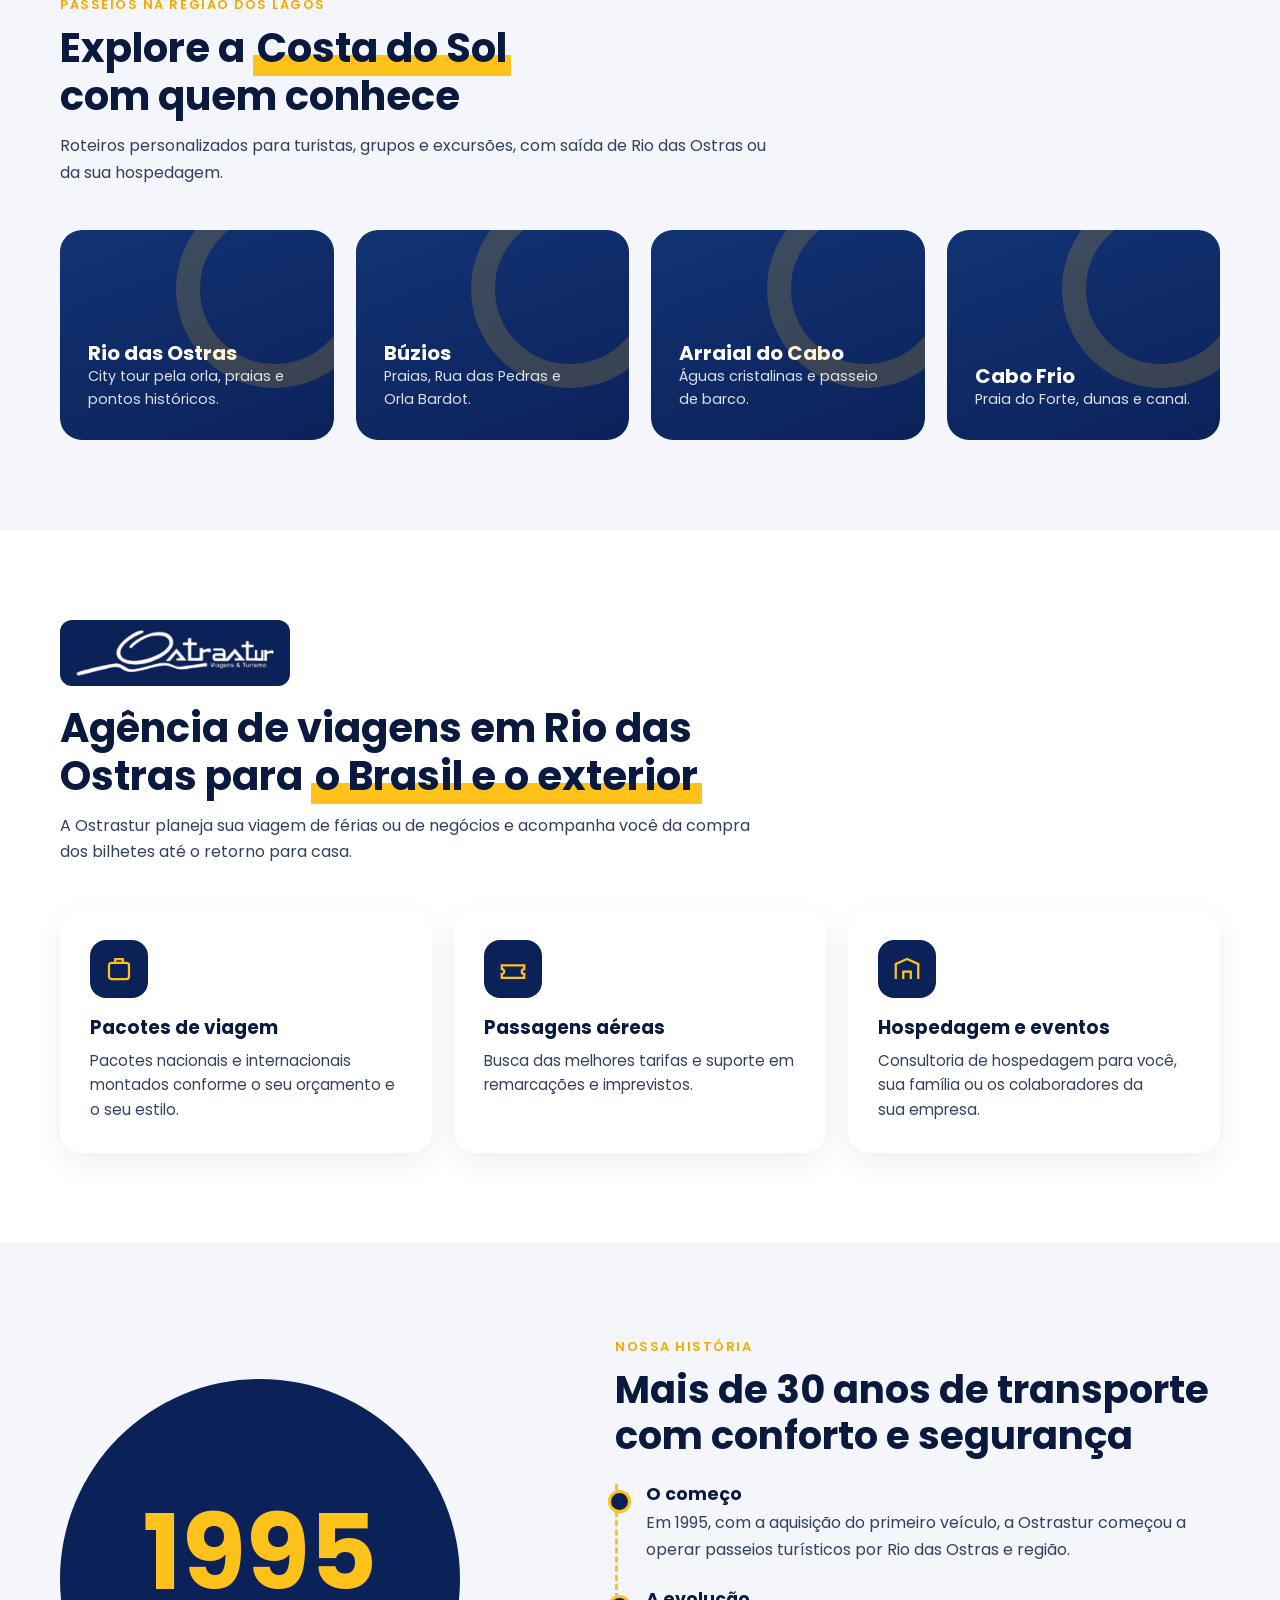
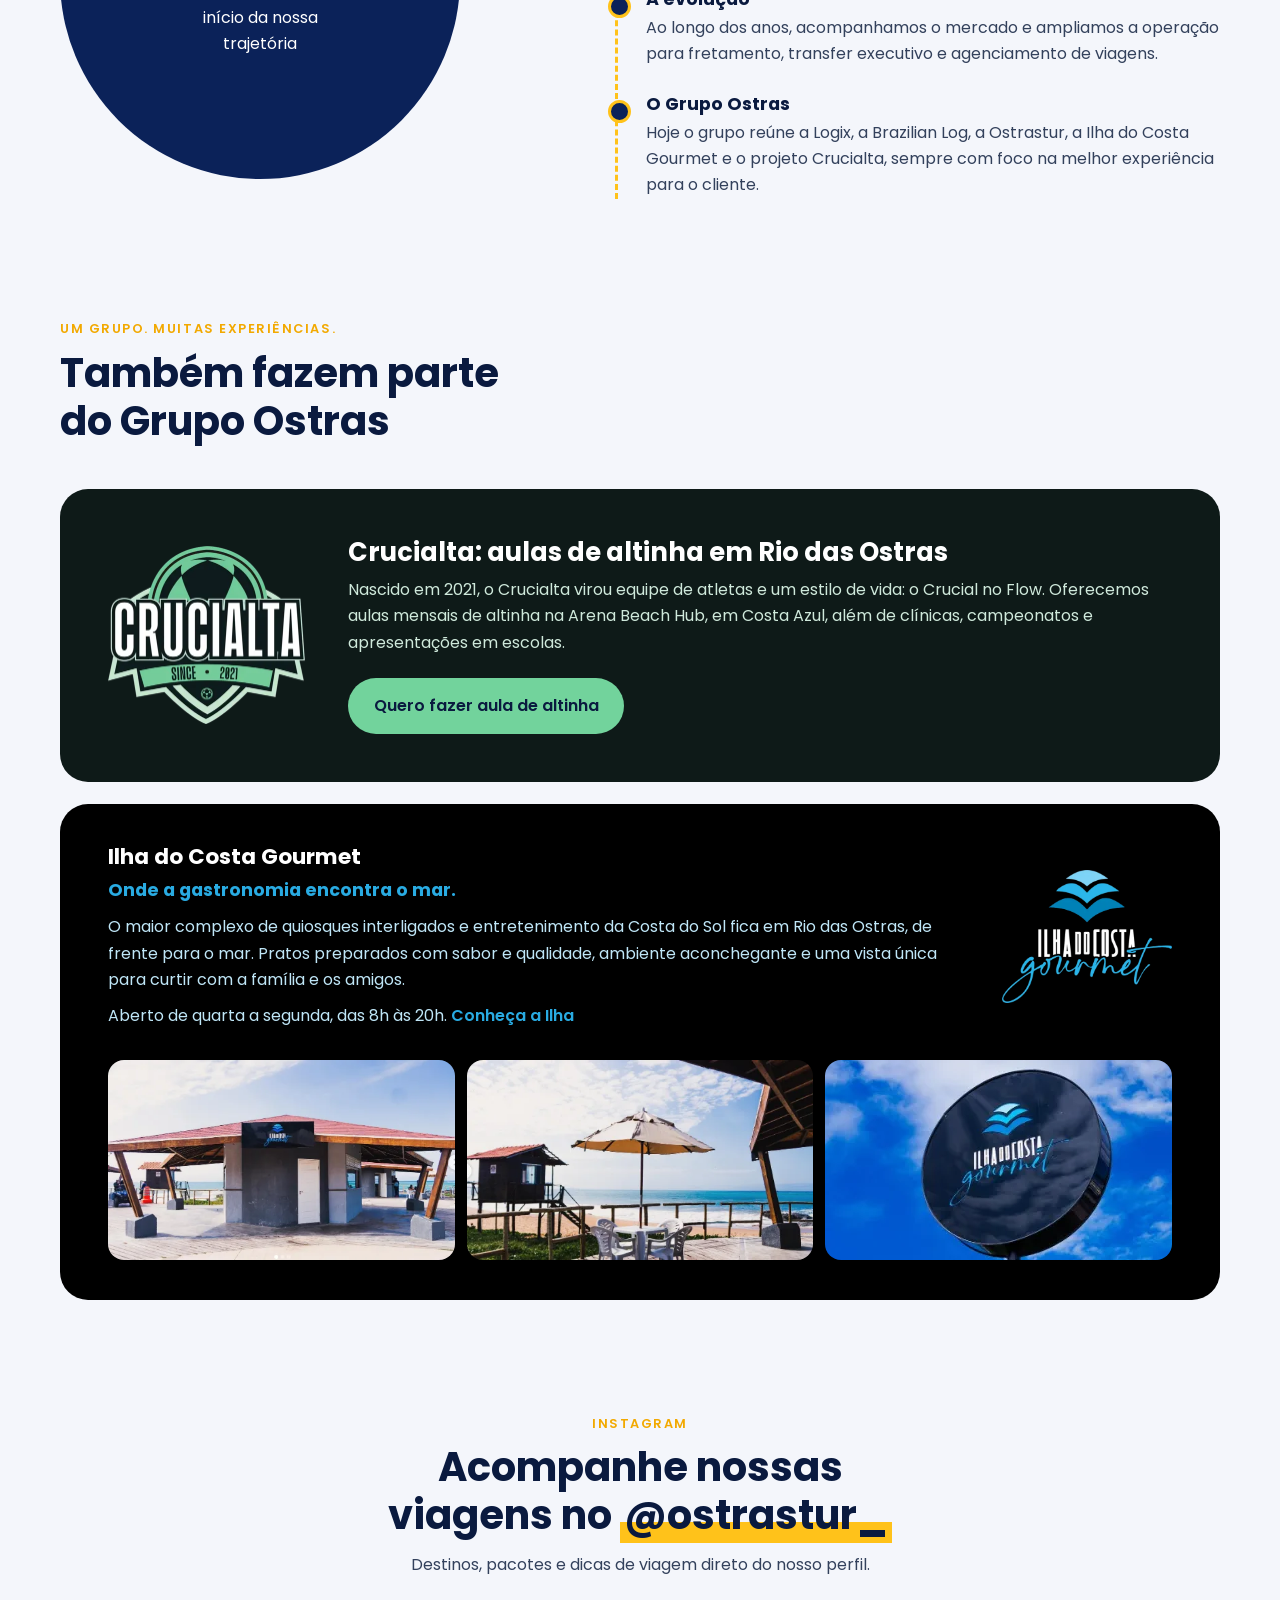
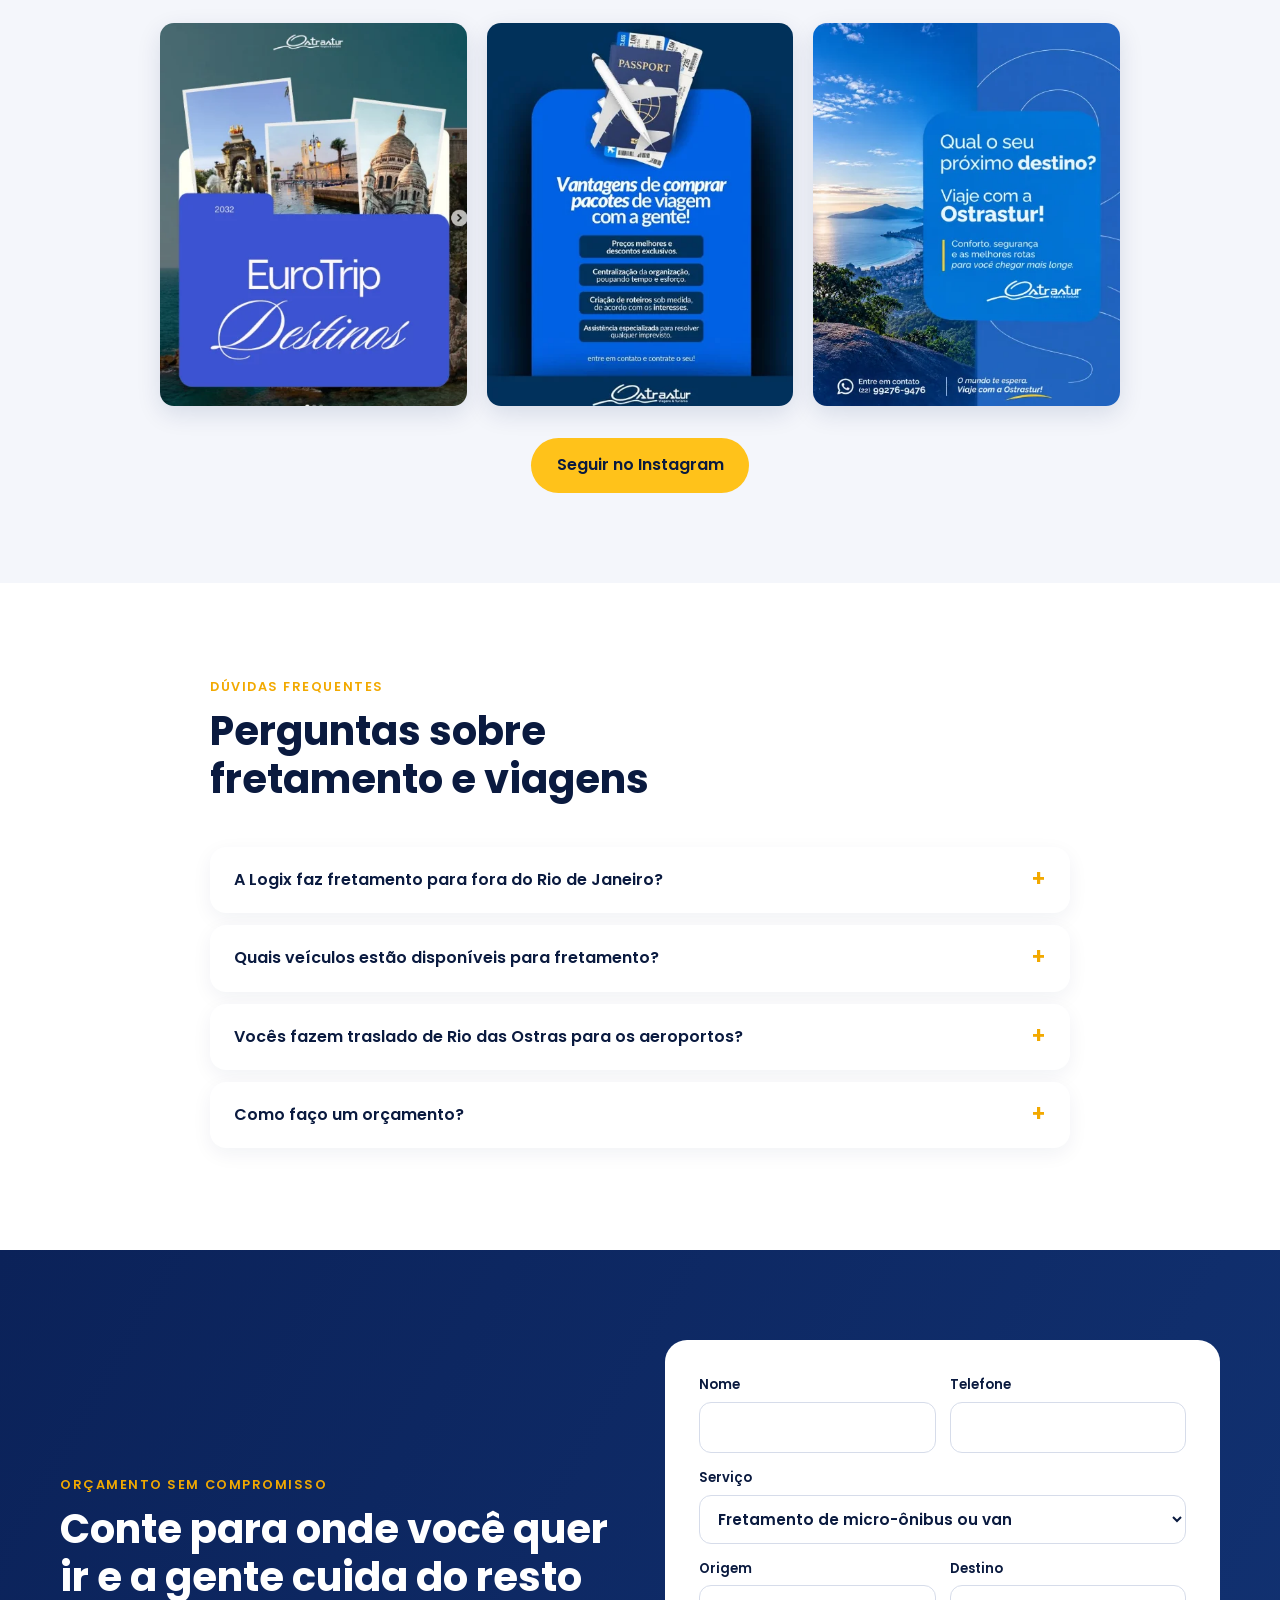
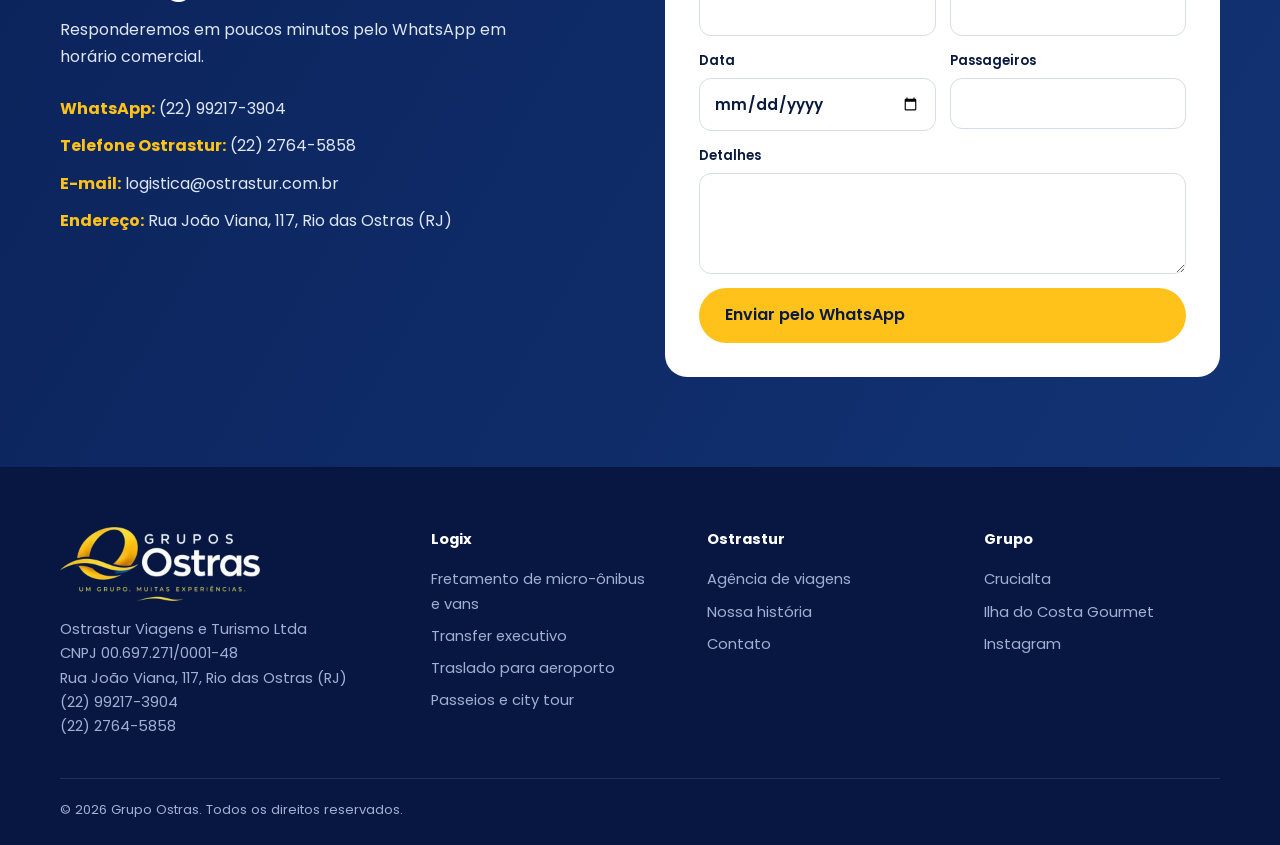
==== commit 87fb6482: "Hero com foto nova sem desfoque e ajustes de centralização no mobile Co-Authored-By: Claude Opus 5.5" ====
--- a/index.html
+++ b/index.html
@@ -14,14 +14,14 @@
 <link rel="icon" href="img/favicon.png">
 <link rel="preconnect" href="https://fonts.googleapis.com"><link rel="preconnect" href="https://fonts.gstatic.com" crossorigin>
 <link href="https://fonts.googleapis.com/css2?family=Poppins:wght@400;500;600;700&display=swap" rel="stylesheet">
-<link rel="stylesheet" href="style.css?v=20261126e">
+<link rel="stylesheet" href="style.css?v=20261126f">
 <script type="application/ld+json">{"@context": "https://schema.org", "@graph": [{"@type": "Organization", "@id": "https://grupoostras.com.br/#org", "name": "Grupo Ostras", "url": "https://grupoostras.com.br/", "logo": "https://grupoostras.com.br/img/grupo.webp"}, {"@type": ["TravelAgency", "LocalBusiness"], "@id": "https://grupoostras.com.br/#ostrastur", "name": "Ostrastur Viagens e Turismo", "telephone": "+55-22-2764-5858", "legalName": "Ostrastur Viagens e Turismo Ltda", "taxID": "00.697.271/0001-48", "foundingDate": "1995", "parentOrganization": {"@id": "https://grupoostras.com.br/#org"}, "telephone": "+55-22-99217-3904", "email": "logistica@ostrastur.com.br", "image": "https://grupoostras.com.br/img/rio.webp", "url": "https://grupoostras.com.br/", "address": {"@type": "PostalAddress", "streetAddress": "Rua João Viana, 117", "addressLocality": "Rio das Ostras", "addressRegion": "RJ", "addressCountry": "BR"}, "areaServed": ["Rio das Ostras", "Região dos Lagos", "Rio de Janeiro", "Brasil"]}, {"@type": "LocalBusiness", "@id": "https://grupoostras.com.br/logix/#business", "name": "Logix Transporte e Fretamento", "parentOrganization": {"@id": "https://grupoostras.com.br/#org"}, "telephone": "+55-22-99217-3904", "url": "https://grupoostras.com.br/logix/", "address": {"@type": "PostalAddress", "streetAddress": "Rua João Viana, 117", "addressLocality": "Rio das Ostras", "addressRegion": "RJ", "addressCountry": "BR"}, "areaServed": [{"@type": "State", "name": "Rio de Janeiro"}, {"@type": "State", "name": "Espírito Santo"}, {"@type": "State", "name": "Minas Gerais"}, {"@type": "State", "name": "São Paulo"}], "hasOfferCatalog": {"@type": "OfferCatalog", "name": "Transporte", "itemListElement": [{"@type": "Offer", "itemOffered": {"@type": "Service", "name": "Fretamento de micro-ônibus e vans"}}, {"@type": "Offer", "itemOffered": {"@type": "Service", "name": "Transfer executivo"}}, {"@type": "Offer", "itemOffered": {"@type": "Service", "name": "Traslado para aeroporto"}}, {"@type": "Offer", "itemOffered": {"@type": "Service", "name": "Passeios e city tours na Região dos Lagos"}}]}}, {"@type": "FAQPage", "mainEntity": [{"@type": "Question", "name": "A Logix faz fretamento para fora do Rio de Janeiro?", "acceptedAnswer": {"@type": "Answer", "text": "Sim. A Logix atende toda a Região Sudeste: Rio de Janeiro, Espírito Santo, Minas Gerais e São Paulo."}}, {"@type": "Question", "name": "Quais veículos estão disponíveis para fretamento?", "acceptedAnswer": {"@type": "Answer", "text": "A frota própria conta com micro-ônibus, vans, carros executivos e a jardineira para passeios turísticos. O veículo é definido conforme o número de passageiros e o roteiro."}}, {"@type": "Question", "name": "Vocês fazem traslado de Rio das Ostras para os aeroportos?", "acceptedAnswer": {"@type": "Answer", "text": "Sim. O traslado in-out atende os aeroportos do estado do Rio de Janeiro, com horário agendado."}}, {"@type": "Question", "name": "Como faço um orçamento?", "acceptedAnswer": {"@type": "Answer", "text": "Preencha o formulário desta página ou chame no WhatsApp (22) 99217-3904 com origem, destino, data e número de passageiros."}}]}]}</script>
 </head>
 <body class="">
 <header id="top"><nav class="wrap nav" aria-label="Menu principal"><a href="" aria-label="Grupo Ostras, página inicial"><img src="img/grupo.webp" alt="Logo do Grupo Ostras" width="600" height="222"></a><button class="menu" aria-label="Abrir menu" onclick="document.querySelector('.nav ul').classList.toggle('open')">☰</button><ul><li><a href="" class=act>Início</a></li><li><a href="logix/">Fretamento</a></li><li><a href="passeios-regiao-dos-lagos/">Passeios</a></li><li><a href="ostrastur/">Agência de viagens</a></li><li><a href="sobre/">Sobre</a></li><li><a href="crucialta/">Crucialta</a></li><li><a href="contato/">Contato</a></li></ul></nav></header>
 <main>
 <section class="hero">
- <div class="hero-bg" role="img" aria-label="Vista aérea da orla de Rio das Ostras"></div>
+ <div class="hero-bg" role="img" aria-label="Costão de pedras e mar azul na Costa do Sol"></div>
  <div class="wrap">
   <div>
    <span class="tag">Grupo Ostras · desde 1995</span>
@@ -38,7 +38,7 @@
    </div>
   </div>
   <div class="polas" aria-hidden="true">
-   <div class="pola p1"><div></div><span>Orla de Rio das Ostras</span></div>
+   <div class="pola p1"><div></div><span>Costa do Sol</span></div>
    <div class="pola p2"><div style="background:url(img/frota-micro-e-van.webp) center/cover"></div><span>Fretamento</span></div>
    <div class="pola p3"><div style="background:url(img/frota-van.webp) center/cover"></div><span>Transfer executivo</span></div>
   </div>
--- a/style.css
+++ b/style.css
@@ -28,7 +28,7 @@
 
 /* hero */
 .hero{position:relative;min-height:min(100vh,780px);display:flex;align-items:center;padding:120px 0 80px;overflow:hidden;color:#fff}
-.hero-bg{position:absolute;inset:0;background:url(img/rio.webp) center/cover;filter:blur(3px) brightness(.62);transform:scale(1.06)}
+.hero-bg{position:absolute;inset:0;background:url(img/hero-costa.webp) center 60%/cover;filter:brightness(.55)}
 .hero:after{content:"";position:absolute;inset:0;background:linear-gradient(100deg,rgba(11,34,89,.92) 10%,rgba(11,34,89,.35) 70%)}
 .hero .wrap{position:relative;z-index:2;display:grid;grid-template-columns:1.1fr .9fr;gap:40px;align-items:center}
 .hero h1{color:#fff;font-size:clamp(2rem,4.4vw,3.3rem);margin-bottom:1rem}
@@ -40,7 +40,7 @@
 .trust b{color:var(--gold);font-size:1.25rem}
 .polas{position:relative;height:480px}
 .pola{position:absolute;background:#fff;padding:12px 12px 40px;border-radius:6px;box-shadow:0 20px 40px rgba(0,0,0,.35);width:300px}
-.pola div{height:220px;background:url(img/rio.webp) no-repeat;border-radius:3px}
+.pola div{height:220px;background:url(img/hero-costa.webp) center/cover no-repeat;border-radius:3px}
 .pola span{position:absolute;bottom:10px;left:0;right:0;text-align:center;color:var(--ink);font-weight:600;font-size:.85rem}
 .p1{top:0;left:6%;transform:rotate(-7deg)}.p1 div{background-size:260%;background-position:70% 15%}
 .p2{top:40px;right:-30px;transform:rotate(6deg)}.p2 div{background-size:300%;background-position:52% 95%}
@@ -119,6 +119,7 @@
 form{background:#fff;border-radius:var(--r);padding:34px;display:grid;grid-template-columns:1fr 1fr;gap:14px}
 form label{font-size:.82rem;font-weight:600;color:var(--ink);display:flex;flex-direction:column;gap:6px}
 form .full{grid-column:1/-1}
+form>*{min-width:0}form input,form select,form textarea{width:100%;min-width:0}
 input,select,textarea{font:inherit;font-size:.95rem;padding:.75rem .9rem;border:1.5px solid #d6dcea;border-radius:12px;color:var(--ink);background:#fff}
 input:focus,select:focus,textarea:focus{outline:none;border-color:var(--gold2)}
 .nap{list-style:none;margin-top:1.6rem}
@@ -157,7 +158,7 @@
 
 /* páginas internas */
 .phero{position:relative;padding:150px 0 70px;color:#fff;overflow:hidden;background:var(--navy)}
-.phero:before{content:"";position:absolute;inset:0;background:url(img/rio.webp) center/cover;filter:blur(3px) brightness(.5);transform:scale(1.06)}
+.phero:before{content:"";position:absolute;inset:0;background:url(img/hero-costa.webp) center 60%/cover;filter:brightness(.6)}
 .phero:after{content:"";position:absolute;inset:0;background:linear-gradient(100deg,rgba(11,34,89,.95) 20%,rgba(11,34,89,.5))}
 .phero .wrap{position:relative;z-index:2}
 .phero h1{color:#fff;font-size:clamp(1.9rem,4vw,3rem);max-width:820px;margin-bottom:1rem}
@@ -212,3 +213,22 @@
 .ig-grid img{width:100%;height:100%;object-fit:cover;transition:transform .3s}
 .ig-grid a:hover img{transform:scale(1.05)}
 @media(max-width:700px){.ig-grid{grid-template-columns:1fr 1fr}.ig-grid a:last-child{display:none}}
+
+/* mobile: centralização */
+@media(max-width:620px){
+.hero .wrap>div:first-child,.phero .wrap,.sec-h,.card,.mcard,.dest,.fleet figcaption,.crucial,.ilha>div:first-child,.cta-band .wrap,.orc .wrap>div:first-child,.aside,footer .fgrid>div,.copy,.insta{text-align:center}
+.hero .ctas{justify-content:center}.hero .ctas .btn{width:100%;justify-content:center}
+.trust{margin-left:auto;margin-right:auto}.trust div{justify-content:center}
+.phero p,.hero p.lead,.sec-h{margin-left:auto;margin-right:auto}
+.crumb{justify-content:center}
+.card{align-items:center}.card .ic{margin-left:auto;margin-right:auto}
+.dest{align-items:center}
+.brandbar{justify-content:center}
+.crucial img,.ilha>img{margin:0 auto}
+.cta-band .wrap{justify-content:center;flex-direction:column}
+.btn{justify-content:center}
+.nap{text-align:center}.orc .wrap>*{min-width:0}
+#historia .tag,#historia h2{display:block;text-align:center}
+footer .fgrid img{display:block;margin-left:auto;margin-right:auto}
+footer ul{padding:0}
+}
